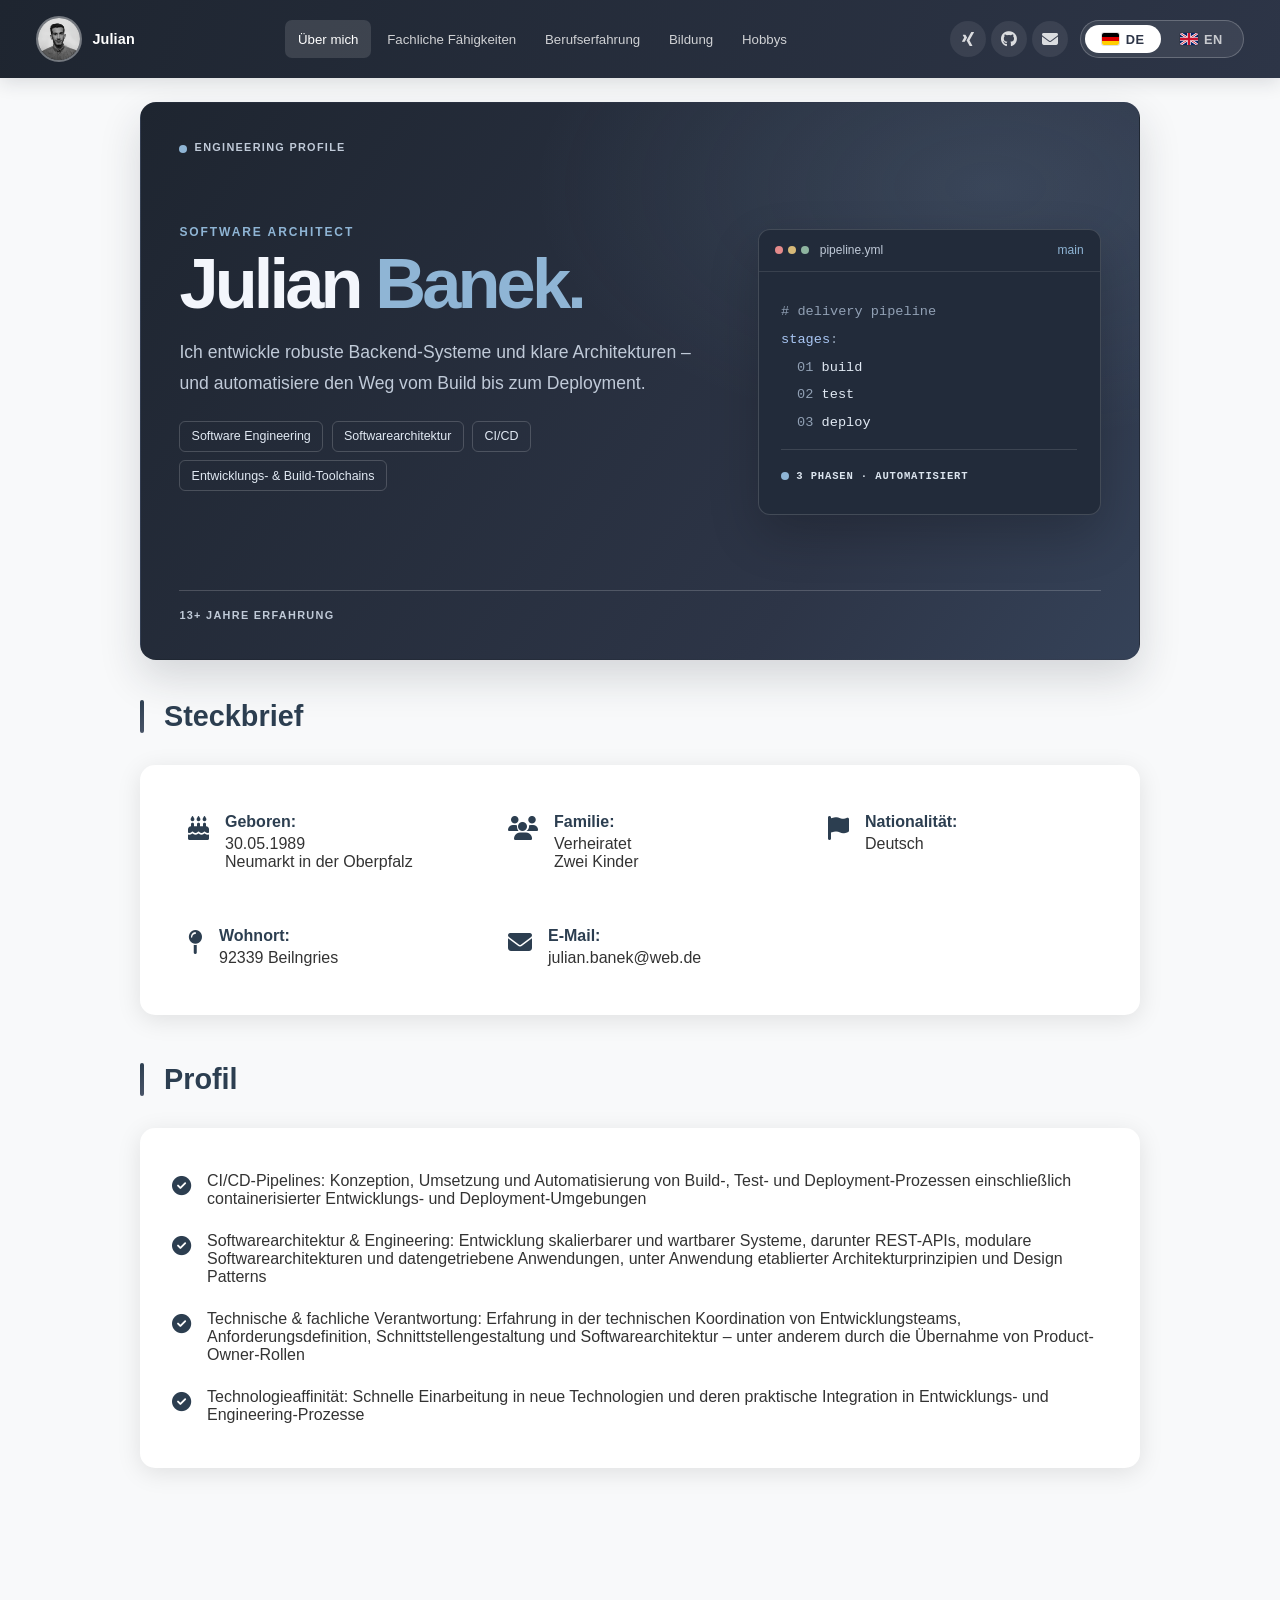
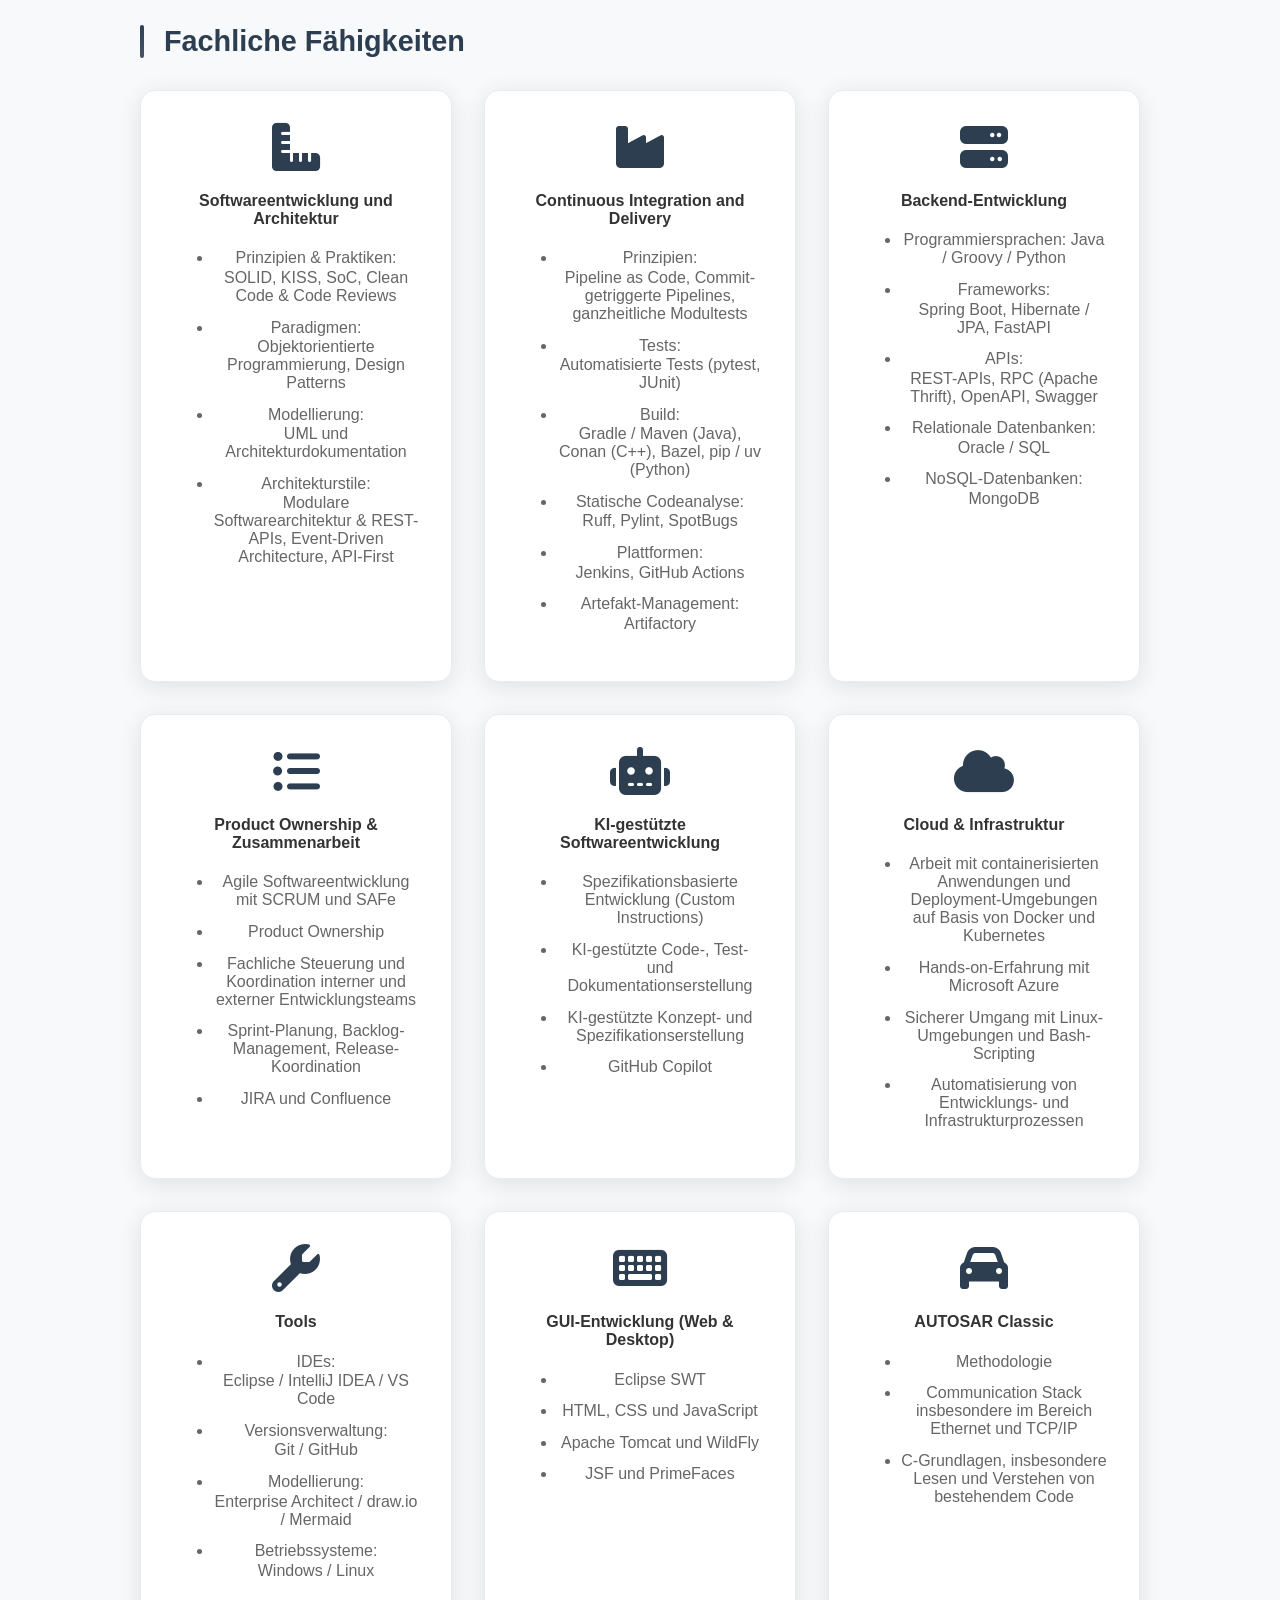
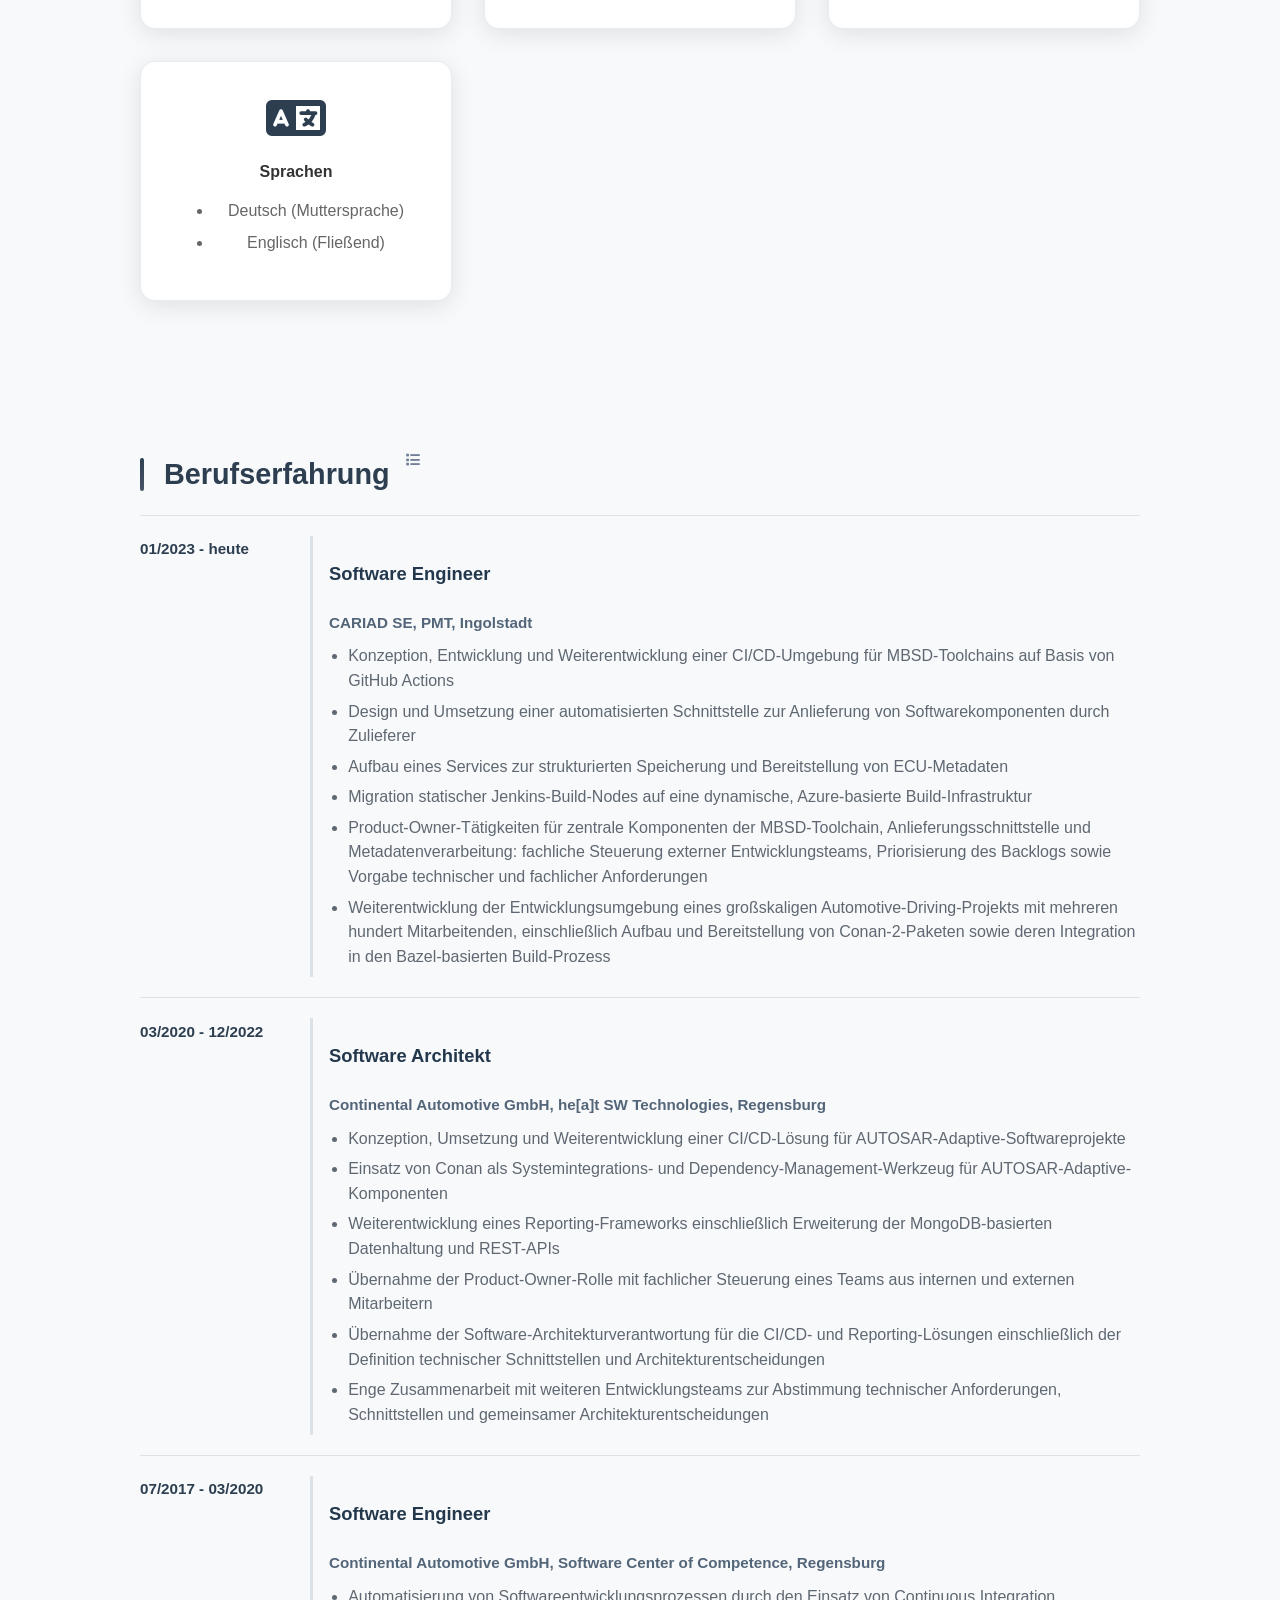
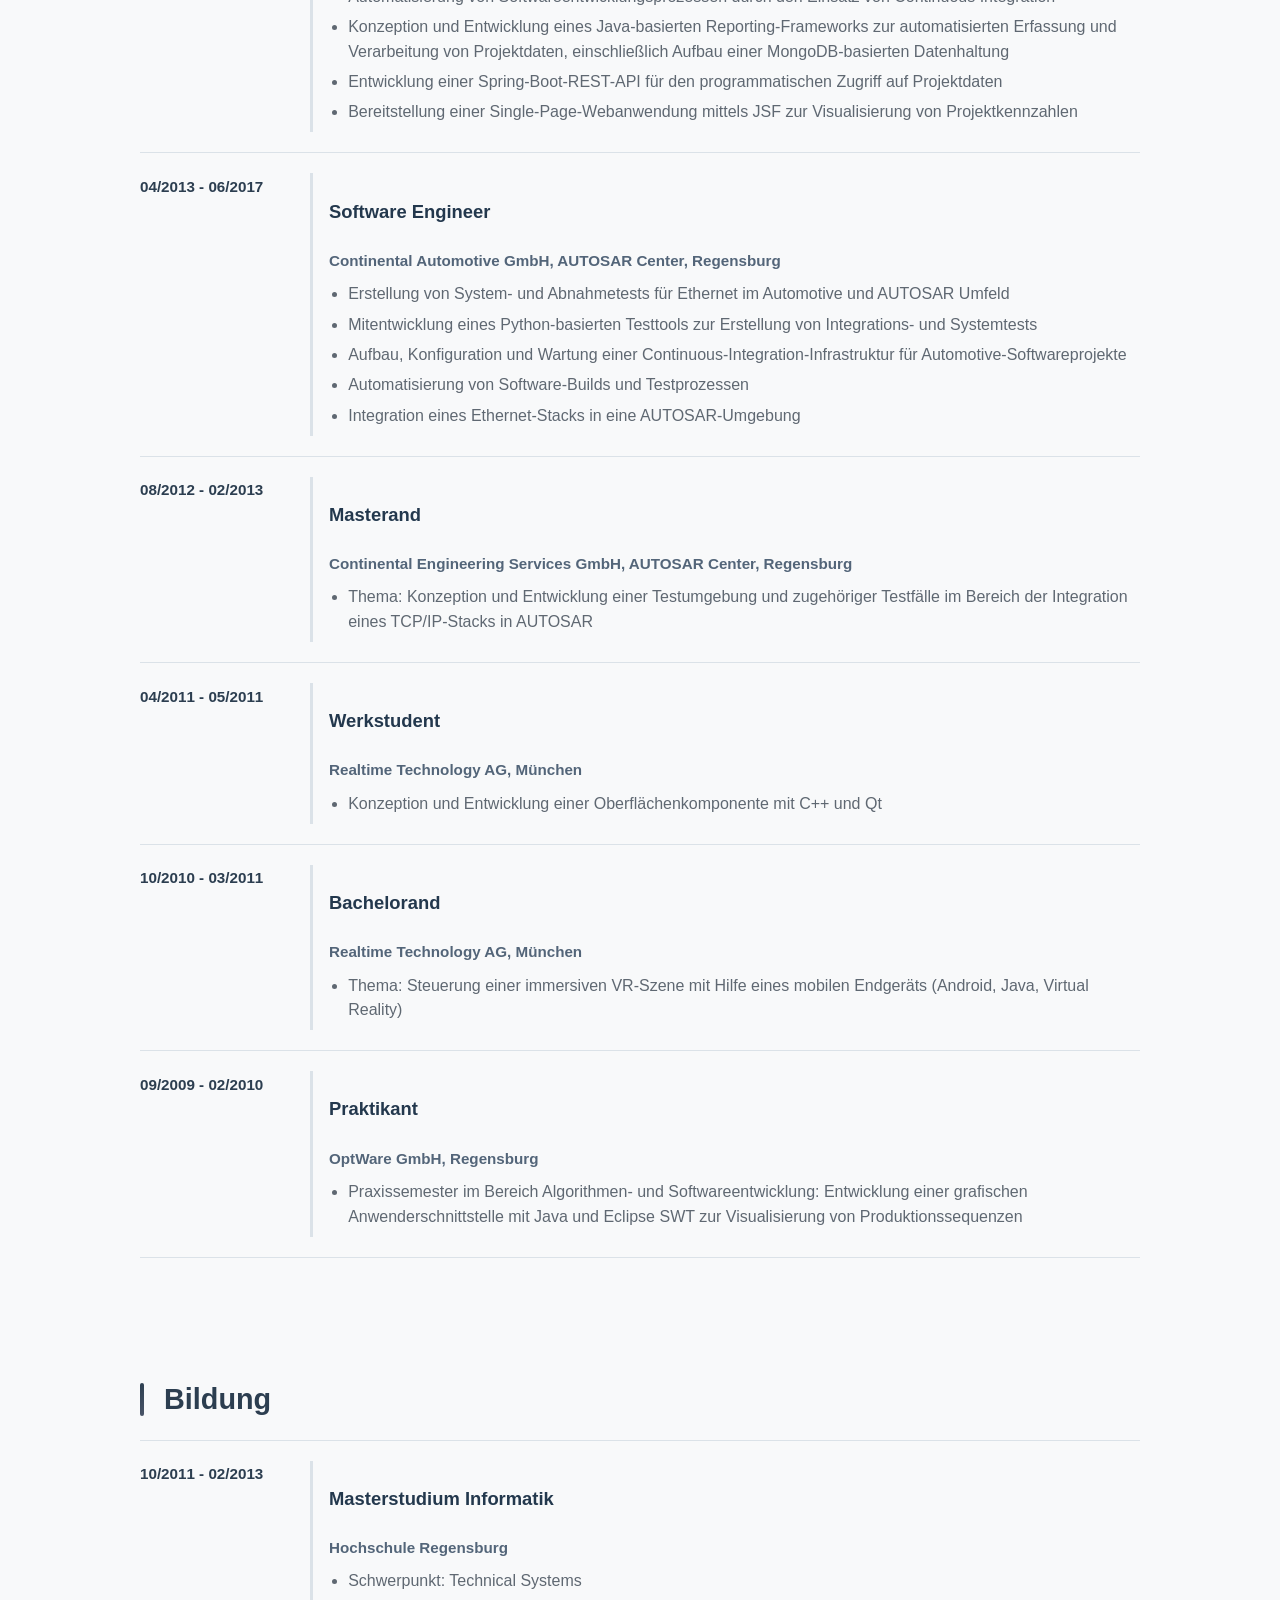
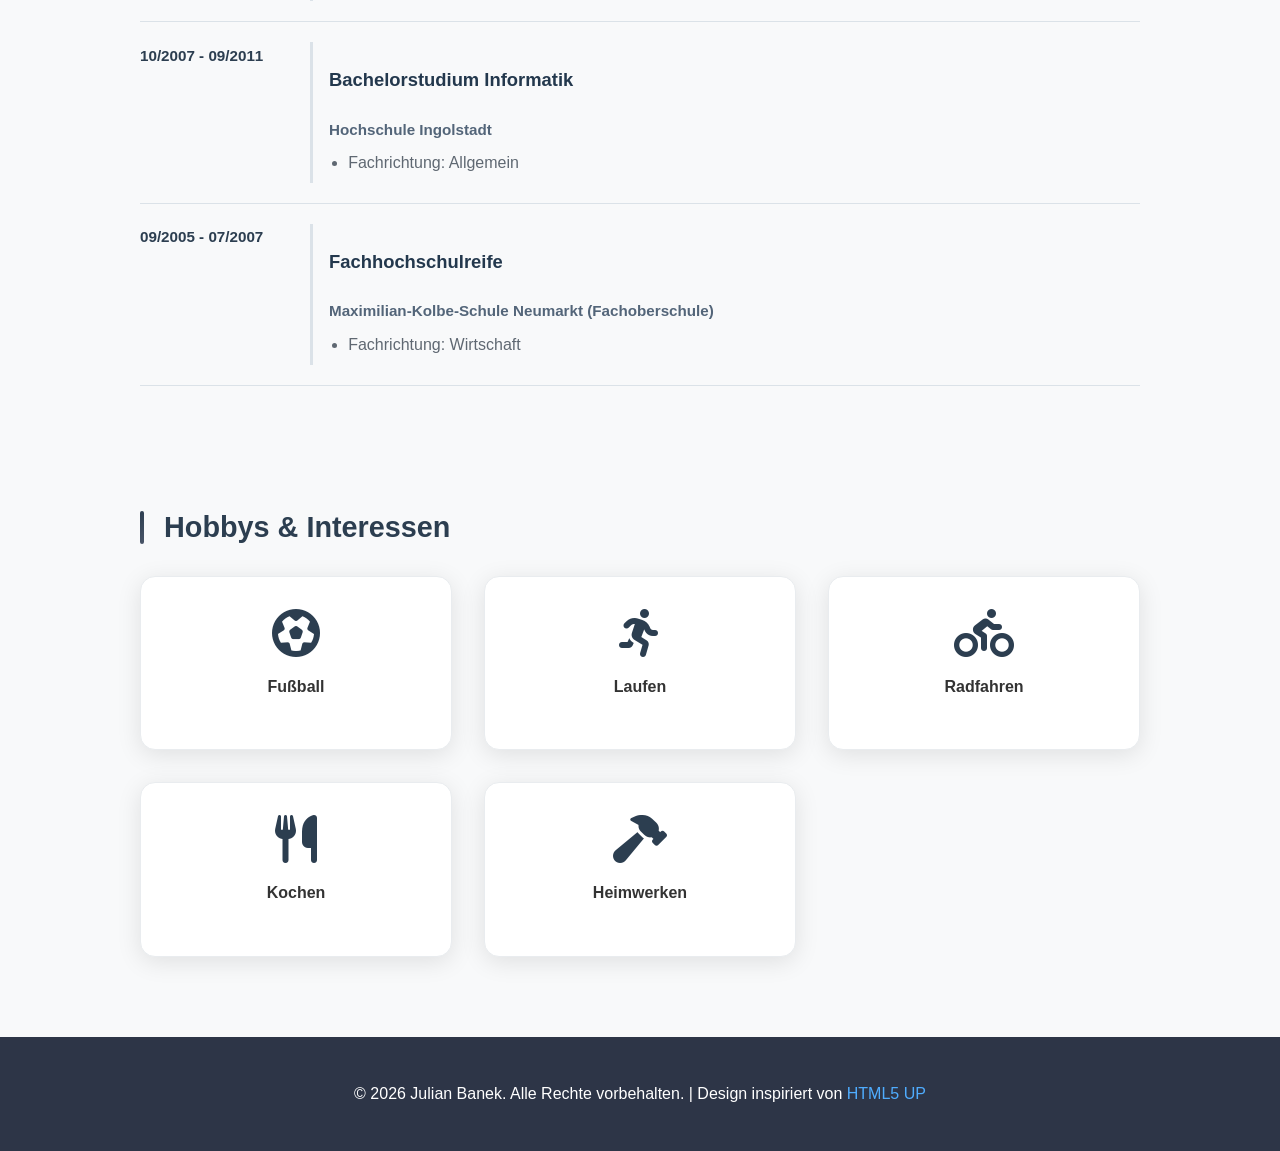
==== index.html @ 47739f5e "Replace sidebar with responsive top navigation" ====
<!DOCTYPE HTML>
<html lang="de">
	<head>
		<title>Julian Banek – Software Engineer | CV</title>
		<meta charset="utf-8" />
		<meta name="viewport" content="width=device-width, initial-scale=1, user-scalable=no" />
		<meta name="description" content="Julian Banek – Software Engineer mit über 13 Jahren Erfahrung in der Softwareentwicklung. Schwerpunkte: Softwareentwicklung, Softwarearchitektur, CI/CD, Entwicklungs- und Build-Toolchains." />
		<meta name="keywords" content="CI/CD, Software Architecture, DevOps, Automotive, KI-gestützte Entwicklung, Jenkins, GitHub Actions, Java, Python" />
		
		<!-- FontAwesome Icons -->
		<link rel="stylesheet" href="https://cdnjs.cloudflare.com/ajax/libs/font-awesome/6.4.0/css/all.min.css" />
		
		<!-- Preload critical images -->
		<link rel="preload" as="image" href="images/avatar.jpg" />
		<link rel="stylesheet" href="assets/css/cv.css" />
		<script src="assets/js/cv.js" defer></script>
	</head>
	<body>
		<header class="site-header">
			<div class="site-header__inner">
				<a class="site-brand" href="#about" aria-label="Julian Banek – Startseite">
					<span class="avatar"><img src="images/avatar.jpg" alt="" aria-hidden="true" /></span>
					<span class="site-brand__name" aria-hidden="true">Julian</span>
				</a>
				<nav class="site-nav" aria-label="Hauptnavigation">
					<ul>
						<li><a href="#about" class="active" data-i18n="nav.about">Über mich</a></li>
						<li><a href="#skills" data-i18n="nav.skills">Fachliche Fähigkeiten</a></li>
						<li><a href="#experience" data-i18n="nav.experience">Berufserfahrung</a></li>
						<li><a href="#education" data-i18n="nav.education">Bildung</a></li>
						<li><a href="#hobbies" data-i18n="nav.hobbies">Hobbys</a></li>
					</ul>
				</nav>
				<div class="site-header__actions">
					<div class="social-icons">
						<a href="https://www.xing.com/profile/Julian_Banek/" aria-label="Xing Profil"><i class="fab fa-xing"></i></a>
						<a href="https://github.com/juba895/curriculum_vitae" aria-label="GitHub Profil"><i class="fab fa-github"></i></a>
						<a href="mailto:julian.banek@web.de" aria-label="E-Mail senden"><i class="fas fa-envelope"></i></a>
					</div>
					<div class="language-switch" role="group" aria-label="Sprache auswählen">
						<a class="language-option is-active" href="index.html" lang="de" aria-current="page"><img class="language-flag" src="images/flags/de.svg" alt="" aria-hidden="true" />DE</a>
						<a class="language-option" href="index_en.html" lang="en"><img class="language-flag" src="images/flags/en.svg" alt="" aria-hidden="true" />EN</a>
					</div>
				</div>
			</div>
		</header>

		<!-- Main Content -->
		<div class="main-content">
			<!-- About Section -->
			<section id="about" class="section">
				<div class="container">
					<!-- <h2><span class="typewriter-text" data-i18n="about.greeting">Hallo, ich bin Julian.</span></h2> <!-- IGNORE -->
					<header class="hero">
						<div class="hero__top">
							<span class="hero__status"><span class="hero__status-dot" aria-hidden="true"></span>ENGINEERING PROFILE</span>
						</div>
						<div class="hero__content">
							<div class="hero__intro">
								<p class="hero__eyebrow">SOFTWARE ARCHITECT</p>
								<h2 class="hero__title">Julian <span>Banek.</span></h2>
								<p class="hero__description">Ich entwickle robuste Backend-Systeme und klare Architekturen – und automatisiere den Weg vom Build bis zum Deployment.</p>
								<ul class="hero__tags" aria-label="Schwerpunkte">
									<li>Software Engineering</li>
									<li>Softwarearchitektur</li>
									<li>CI/CD</li>
									<li>Entwicklungs- &amp; Build-Toolchains</li>
								</ul>
							</div>
							<aside class="hero-terminal" aria-label="Beispiel einer CI/CD-Pipeline">
								<div class="hero-terminal__header">
									<span class="hero-terminal__dots" aria-hidden="true"><i></i><i></i><i></i></span>
									<span>pipeline.yml</span>
									<span class="hero-terminal__branch">main</span>
								</div>
								<div class="hero-terminal__body" aria-hidden="true">
									<p class="hero-terminal__comment"># delivery pipeline</p>
									<p><span class="hero-code-key">stages</span><span class="hero-code-muted">:</span></p>
									<p class="hero-terminal__step"><span class="hero-code-muted">01</span> build</p>
									<p class="hero-terminal__step"><span class="hero-code-muted">02</span> test</p>
									<p class="hero-terminal__step"><span class="hero-code-muted">03</span> deploy</p>
									<div class="hero-terminal__divider"></div>
									<p class="hero-terminal__result"><span class="hero__status-dot" aria-hidden="true"></span>3 PHASEN · AUTOMATISIERT</p>
								</div>
							</aside>
						</div>
						<div class="hero__footer"><span>13+ JAHRE ERFAHRUNG</span></div>
					</header>

					<h3 data-i18n="about.facts">Steckbrief</h3>
					<div class="info-box">
						<ul class="info-list">
							<li>
								<i class="fas fa-birthday-cake"></i>
								<div>
									<strong data-i18n="facts.born">Geboren:</strong>
									30.05.1989<br/>
									Neumarkt in der Oberpfalz
								</div>
							</li>
							<li>
								<i class="fas fa-users"></i>
								<div>
									<strong data-i18n="facts.family">Familie:</strong>
									<span data-i18n="facts.married">Verheiratet</span><br/>
									<span data-i18n="facts.children">Zwei Kinder</span>
								</div>
							</li>
							<li>
								<i class="fas fa-flag"></i>
								<div>
									<strong data-i18n="facts.nationality">Nationalität:</strong>
									<span data-i18n="facts.german">Deutsch</span>
								</div>
							</li>
							<li>
								<i class="fas fa-map-pin"></i>
								<div>
									<strong data-i18n="facts.location">Wohnort:</strong>
									92339 Beilngries
								</div>
							</li>
							<li>
								<i class="fas fa-envelope"></i>
								<div>
									<strong data-i18n="facts.email">E-Mail:</strong>
									julian.banek@web.de
								</div>
							</li>
						</ul>
					</div>
				
				<h3 class="profile-heading">Profil</h3>
				<div class="info-box">
					<ul class="profile-highlights">
						<li class="profile-highlight">
							<i class="fas fa-check-circle profile-highlight-icon"></i>
							<span data-i18n="about.highlight1">CI/CD-Pipelines: Konzeption, Umsetzung und Automatisierung von Build-, Test- und Deployment-Prozessen einschließlich containerisierter Entwicklungs- und Deployment-Umgebungen</span>
						</li>
						<li class="profile-highlight">
							<i class="fas fa-check-circle profile-highlight-icon"></i>
							<span data-i18n="about.highlight2">Softwarearchitektur & Engineering: Entwicklung skalierbarer und wartbarer Systeme, darunter REST-APIs, modulare Softwarearchitekturen und datengetriebene Anwendungen, unter Anwendung etablierter Architekturprinzipien und Design Patterns</span>
						</li>
						<li class="profile-highlight">
							<i class="fas fa-check-circle profile-highlight-icon"></i>
							<span data-i18n="about.highlight3">Technische & fachliche Verantwortung: Erfahrung in der technischen Koordination von Entwicklungsteams, Anforderungsdefinition, Schnittstellengestaltung und Softwarearchitektur – unter anderem durch die Übernahme von Product-Owner-Rollen</span>
						</li>
						<li class="profile-highlight">
							<i class="fas fa-check-circle profile-highlight-icon"></i>
							<span data-i18n="about.highlight4">Technologieaffinität: Schnelle Einarbeitung in neue Technologien und deren praktische Integration in Entwicklungs- und Engineering-Prozesse</span>
						</li>
					</ul>
				</div>
			</div>
		</section>

		<section id="skills" class="section">
			<div class="container">
				<h3 data-i18n="nav.skills">Fachliche Fähigkeiten</h3>
					<div class="skills-grid">
						<div class="skill-card">
							<i class="fas fa-ruler-combined icon"></i>
							<h4>Softwareentwicklung und Architektur</h4>
							<ul>
								<li><b>Prinzipien &amp; Praktiken:</b> SOLID, KISS, SoC, Clean Code &amp; Code Reviews</li>
								<li><b>Paradigmen:</b> Objektorientierte Programmierung, Design Patterns</li>
								<li><b>Modellierung:</b> UML und Architekturdokumentation</li>
								<li><b>Architekturstile:</b> Modulare Softwarearchitektur &amp; REST-APIs, Event-Driven Architecture, API-First</li>
							</ul>
						</div>
						<div class="skill-card">
							<i class="fas fa-industry icon"></i>
							<h4>Continuous Integration and Delivery</h4>
							<ul>
								<li><b>Prinzipien:</b> Pipeline as Code, Commit-getriggerte Pipelines, ganzheitliche Modultests</li>
								<li><b>Tests:</b> Automatisierte Tests (pytest, JUnit)</li>
								<li><b>Build:</b> Gradle / Maven (Java), Conan (C++), Bazel, pip / uv (Python)</li>
								<li><b>Statische Codeanalyse:</b> Ruff, Pylint, SpotBugs</li>
								<li><b>Plattformen:</b> Jenkins, GitHub Actions</li>
								<li><b>Artefakt-Management:</b> Artifactory</li>
							</ul>
						</div>
						<div class="skill-card">
							<i class="fas fa-server icon"></i>
							<h4>Backend-Entwicklung</h4>
							<ul>
								<li>Programmiersprachen: Java / Groovy / Python</li>
								<li><b>Frameworks:</b> Spring Boot, Hibernate / JPA, FastAPI</li>
								<li><b>APIs:</b> REST-APIs, RPC (Apache Thrift), OpenAPI, Swagger</li>
								<li><b>Relationale Datenbanken:</b> Oracle / SQL</li>
								<li><b>NoSQL-Datenbanken:</b> MongoDB</li>
							</ul>
						</div>
						<div class="skill-card">
							<i class="fas fa-list-ul icon"></i>
							<h4>Product Ownership & Zusammenarbeit</h4>
							<ul>
								<li>Agile Softwareentwicklung mit SCRUM und SAFe</li>
								<li>Product Ownership</li>
								<li>Fachliche Steuerung und Koordination interner und externer Entwicklungsteams</li>
								<li>Sprint-Planung, Backlog-Management, Release-Koordination</li>
								<li>JIRA und Confluence</li>
							</ul>
						</div>
						<div class="skill-card">
							<i class="fas fa-robot icon"></i>
							<h4>KI-gestützte Softwareentwicklung</h4>
							<ul>
								<li>Spezifikationsbasierte Entwicklung (Custom Instructions)</li>
								<li>KI-gestützte Code-, Test- und Dokumentationserstellung</li>
								<li>KI-gestützte Konzept- und Spezifikationserstellung</li>
								<li>GitHub Copilot</li>
							</ul>
						</div>
						<div class="skill-card">
							<i class="fas fa-cloud icon"></i>
							<h4>Cloud & Infrastruktur</h4>
							<ul>
								<li>Arbeit mit containerisierten Anwendungen und Deployment-Umgebungen auf Basis von Docker und Kubernetes</li>
    							<li>Hands-on-Erfahrung mit Microsoft Azure</li>
    							<li>Sicherer Umgang mit Linux-Umgebungen und Bash-Scripting</li>
    							<li>Automatisierung von Entwicklungs- und Infrastrukturprozessen</li>
							</ul>
						</div>
						<div class="skill-card">
							<i class="fas fa-wrench icon"></i>
							<h4>Tools</h4>
							<ul>
								<li><b>IDEs:</b> Eclipse / IntelliJ IDEA / VS Code</li>
								<li><b>Versionsverwaltung:</b> Git / GitHub</li>
								<li><b>Modellierung:</b> Enterprise Architect / draw.io / Mermaid</li>
								<li><b>Betriebssysteme:</b> Windows / Linux</li>
							</ul>
						</div>
						<div class="skill-card">
							<i class="fas fa-keyboard icon"></i>
							<h4>GUI-Entwicklung (Web & Desktop)</h4>
							<ul>
								<li>Eclipse SWT</li>
								<li>HTML, CSS und JavaScript</li>
								<li>Apache Tomcat und WildFly</li>
								<li>JSF und PrimeFaces</li>
							</ul>
						</div>
						<div class="skill-card">
							<i class="fas fa-car icon"></i>
							<h4>AUTOSAR Classic</h4>
							<ul>
								<li>Methodologie</li>
								<li>Communication Stack insbesondere im Bereich Ethernet und TCP/IP</li>
								<li>C-Grundlagen, insbesondere Lesen und Verstehen von bestehendem Code</li>
							</ul>
						</div>
						<div class="skill-card">
							<i class="fas fa-language icon"></i>
							<h4>Sprachen</h4>
							<ul>
								<li>Deutsch (Muttersprache)</li>
								<li>Englisch (Fließend)</li>
							</ul>
						</div>
					</div>
				</div>
			</section>

			<!-- Experience Section -->
			<section id="experience" class="section">
				<div class="container">
					<div class="resume-section-heading">
						<h3>Berufserfahrung</h3>
						<button class="resume-view-toggle" type="button" aria-controls="experience-list education-list" aria-pressed="false" aria-label="Listenansicht für Berufserfahrung und Bildung; zur Timeline-Ansicht wechseln" title="Listenansicht für Berufserfahrung und Bildung; zur Timeline-Ansicht wechseln">
							<i class="fas fa-list" aria-hidden="true"></i>
						</button>
					</div>
					<div class="timeline" id="experience-list">
						<div class="timeline-item right">
							<div class="timeline-date">01/2023 - heute</div>
							<div class="timeline-content">
								<h4>Software Engineer</h4>
								<h5>CARIAD SE, PMT, Ingolstadt</h5>
								<ul>
									<li>Konzeption, Entwicklung und Weiterentwicklung einer CI/CD-Umgebung für MBSD-Toolchains auf Basis von GitHub Actions</li>
									<li>Design und Umsetzung einer automatisierten Schnittstelle zur Anlieferung von Softwarekomponenten durch Zulieferer</li>
									<li>Aufbau eines Services zur strukturierten Speicherung und Bereitstellung von ECU-Metadaten</li>
									<li>Migration statischer Jenkins-Build-Nodes auf eine dynamische, Azure-basierte Build-Infrastruktur</li>
									<li>Product-Owner-Tätigkeiten für zentrale Komponenten der MBSD-Toolchain, Anlieferungsschnittstelle und Metadatenverarbeitung: fachliche Steuerung externer Entwicklungsteams, Priorisierung des Backlogs sowie Vorgabe technischer und fachlicher Anforderungen</li>
									<li>Weiterentwicklung der Entwicklungsumgebung eines großskaligen Automotive-Driving-Projekts mit mehreren hundert Mitarbeitenden, einschließlich Aufbau und Bereitstellung von Conan-2-Paketen sowie deren Integration in den Bazel-basierten Build-Prozess</li>
								</ul>
							</div>
						</div>
						<div class="timeline-item left">
							<div class="timeline-date">03/2020 - 12/2022</div>
							<div class="timeline-content">
								<h4>Software Architekt</h4>
								<h5>Continental Automotive GmbH, he[a]t SW Technologies, Regensburg</h5>
								<ul>
									<li>Konzeption, Umsetzung und Weiterentwicklung einer CI/CD-Lösung für AUTOSAR-Adaptive-Softwareprojekte</li>
									<li>Einsatz von Conan als Systemintegrations- und Dependency-Management-Werkzeug für AUTOSAR-Adaptive-Komponenten</li>
									<li>Weiterentwicklung eines Reporting-Frameworks einschließlich Erweiterung der MongoDB-basierten Datenhaltung und REST-APIs</li>
									<li>Übernahme der Product-Owner-Rolle mit fachlicher Steuerung eines Teams aus internen und externen Mitarbeitern</li>
									<li>Übernahme der Software-Architekturverantwortung für die CI/CD- und Reporting-Lösungen einschließlich der Definition technischer Schnittstellen und Architekturentscheidungen</li>
									<li>Enge Zusammenarbeit mit weiteren Entwicklungsteams zur Abstimmung technischer Anforderungen, Schnittstellen und gemeinsamer Architekturentscheidungen</li>
								</ul>
							</div>
						</div>
						<div class="timeline-item right">
							<div class="timeline-date">07/2017 - 03/2020</div>
							<div class="timeline-content">
								<h4>Software Engineer</h4>
								<h5>Continental Automotive GmbH, Software Center of Competence, Regensburg</h5>
								<ul>
									<li>Automatisierung von Softwareentwicklungsprozessen durch den Einsatz von Continuous Integration</li>
									<li>Konzeption und Entwicklung eines Java-basierten Reporting-Frameworks zur automatisierten Erfassung und Verarbeitung von Projektdaten, einschließlich Aufbau einer MongoDB-basierten Datenhaltung</li>
									<li>Entwicklung einer Spring-Boot-REST-API für den programmatischen Zugriff auf Projektdaten</li>
									<li>Bereitstellung einer Single-Page-Webanwendung mittels JSF zur Visualisierung von Projektkennzahlen</li>
								</ul>
							</div>
						</div>
						<div class="timeline-item left">
							<div class="timeline-date">04/2013 - 06/2017</div>
							<div class="timeline-content">
								<h4>Software Engineer</h4>
								<h5>Continental Automotive GmbH, AUTOSAR Center, Regensburg</h5>
								<ul>
									<li>Erstellung von System- und Abnahmetests für Ethernet im Automotive und AUTOSAR Umfeld</li>
									<li>Mitentwicklung eines Python-basierten Testtools zur Erstellung von Integrations- und Systemtests</li>
									<li>Aufbau, Konfiguration und Wartung einer Continuous-Integration-Infrastruktur für Automotive-Softwareprojekte</li>
									<li>Automatisierung von Software-Builds und Testprozessen</li>
									<li>Integration eines Ethernet-Stacks in eine AUTOSAR-Umgebung</li>
								</ul>
							</div>
						</div>
						<div class="timeline-item right">
							<div class="timeline-date">08/2012 - 02/2013</div>
							<div class="timeline-content">
								<h4>Masterand</h4>
								<h5>Continental Engineering Services GmbH, AUTOSAR Center, Regensburg</h5>
								<ul>
									<li>Thema: Konzeption und Entwicklung einer Testumgebung und zugehöriger Testfälle im Bereich der Integration eines TCP/IP-Stacks in AUTOSAR</li>
								</ul>
							</div>
						</div>
						<div class="timeline-item left">
							<div class="timeline-date">04/2011 - 05/2011</div>
							<div class="timeline-content">
								<h4>Werkstudent</h4>
								<h5>Realtime Technology AG, München</h5>
								<ul>
									<li>Konzeption und Entwicklung einer Oberflächenkomponente mit C++ und Qt</li>
								</ul>
							</div>
						</div>
						<div class="timeline-item right">
							<div class="timeline-date">10/2010 - 03/2011</div>
							<div class="timeline-content">
								<h4>Bachelorand</h4>
								<h5>Realtime Technology AG, München</h5>
								<ul>
									<li>Thema: Steuerung einer immersiven VR-Szene mit Hilfe eines mobilen Endgeräts (Android, Java, Virtual Reality)</li>
								</ul>
							</div>
						</div>
						<div class="timeline-item left">
							<div class="timeline-date">09/2009 - 02/2010</div>
							<div class="timeline-content">
								<h4>Praktikant</h4>
								<h5>OptWare GmbH, Regensburg</h5>
								<ul>
									<li>Praxissemester im Bereich Algorithmen- und Softwareentwicklung: Entwicklung einer grafischen Anwenderschnittstelle mit Java und Eclipse SWT zur Visualisierung von Produktionssequenzen</li>
								</ul>
							</div>
						</div>
					</div>
				</div>
			</section>

			<!-- Education Section -->
			<section id="education" class="section education-section">
				<div class="container">
					<h3>Bildung</h3>
					<div class="timeline" id="education-list">
						<div class="timeline-item right">
							<div class="timeline-date">10/2011 - 02/2013</div>
							<div class="timeline-content">
								<h4>Masterstudium Informatik</h4>
								<h5>Hochschule Regensburg</h5>
								<ul>
									<li>Schwerpunkt: Technical Systems</li>
								</ul>
							</div>
						</div>
						<div class="timeline-item left">
							<div class="timeline-date">10/2007 - 09/2011</div>
							<div class="timeline-content">
								<h4>Bachelorstudium Informatik</h4>
								<h5>Hochschule Ingolstadt</h5>
								<ul>
									<li>Fachrichtung: Allgemein</li>
								</ul>
							</div>
						</div>
						<div class="timeline-item right">
							<div class="timeline-date">09/2005 - 07/2007</div>
							<div class="timeline-content">
								<h4>Fachhochschulreife</h4>
								<h5>Maximilian-Kolbe-Schule Neumarkt (Fachoberschule)</h5>
								<ul>
									<li>Fachrichtung: Wirtschaft</li>
								</ul>
							</div>
						</div>
					</div>
				</div>
			</section>

			<!-- Hobbies Section -->
			<section id="hobbies" class="section">
				<div class="container">
					<h3>Hobbys & Interessen</h3>
					<div class="skills-grid">
						<div class="skill-card">
							<i class="fas fa-futbol icon"></i>
							<h4>Fußball</h4>
						</div>
						<div class="skill-card">
							<i class="fas fa-running icon"></i>
							<h4>Laufen</h4>
						</div>
						<div class="skill-card">
							<i class="fas fa-biking icon"></i>
							<h4>Radfahren</h4>
						</div>
						<div class="skill-card">
							<i class="fas fa-utensils icon"></i>
							<h4>Kochen</h4>
						</div>
						<div class="skill-card">
							<i class="fas fa-hammer icon"></i>
							<h4>Heimwerken</h4>
						</div>
					</div>
				</div>
			</section>

			<!-- Footer -->
			<footer class="site-footer">
				<div class="container">
					<p>&copy; 2026 Julian Banek. Alle Rechte vorbehalten. | Design inspiriert von <a href="https://html5up.net" target="_blank">HTML5 UP</a></p>
				</div>
			</footer>
		</div>

		<!-- Lightbox Overlay -->
		<div class="lightbox-overlay" id="avatarLightbox">
			<img src="images/avatar.jpg" alt="Julian Banek" />
		</div>
	</body>
</html>
---- assets/css/cv.css ----
/* Page-specific CV styles extracted from index.html. */
body {
	margin: 0;
	padding: 0;
	font-family: "Segoe UI", Tahoma, Geneva, Verdana, sans-serif;
	background: #f8f9fa;
	color: #333;
}

	/* Top navigation */
	.site-header {
		position: sticky;
		top: 0;
		z-index: 1000;
		color: #fff;
		background: linear-gradient(110deg, #1e2530 0%, #2d3547 100%);
		box-shadow: 0 4px 18px rgba(30, 37, 48, 0.14);
	}

	.site-header__inner {
		display: grid;
		grid-template-columns: auto minmax(0, 1fr) auto;
		align-items: center;
		gap: 1.5rem;
		max-width: 1480px;
		min-height: 78px;
		margin: 0 auto;
		padding: 0 2.25rem;
	}

	.site-brand {
		display: inline-flex;
		align-items: center;
		gap: 0.65rem;
		color: #fff;
		text-decoration: none;
	}

	.site-brand .avatar {
		width: 42px;
		height: 42px;
		flex: 0 0 42px;
		border: 2px solid rgba(255,255,255,0.38);
		border-radius: 50%;
		overflow: hidden;
		cursor: zoom-in;
	}

	.site-brand .avatar img {
		display: block;
		width: 100%;
		height: 100%;
		object-fit: cover;
		transition: transform 0.3s ease;
	}

	.site-brand .avatar:hover img { transform: scale(1.08); }

	.site-brand__name {
		font-size: 0.9rem;
		font-weight: 700;
		letter-spacing: 0.01em;
	}

	.site-nav { min-width: 0; }

	.site-nav ul {
		display: flex;
		align-items: center;
		justify-content: center;
		gap: 0.2rem;
		list-style: none;
		margin: 0;
		padding: 0;
	}

	.site-nav li { margin: 0; }

	.site-nav a {
		display: block;
		padding: 0.7rem 0.8rem;
		border-radius: 7px;
		color: rgba(255,255,255,0.78);
		font-size: 0.83rem;
		font-weight: 500;
		text-decoration: none;
		white-space: nowrap;
		transition: background 0.2s ease, color 0.2s ease;
	}

	.site-nav a:hover,
	.site-nav a.active {
		background: rgba(255,255,255,0.12);
		color: #fff;
	}

	.site-nav a:focus-visible,
	.site-header__actions a:focus-visible,
	.site-brand:focus-visible {
		outline: 2px solid #8fb5d5;
		outline-offset: 3px;
	}

	.site-header__actions {
		display: flex;
		align-items: center;
		gap: 0.8rem;
	}

	.site-header .social-icons {
		display: flex;
		align-items: center;
		gap: 0.3rem;
	}

	.site-header .social-icons a {
		display: flex;
		width: 36px;
		height: 36px;
		align-items: center;
		justify-content: center;
		border-radius: 50%;
		background: rgba(255,255,255,0.08);
		color: rgba(255,255,255,0.82);
		font-size: 1rem;
		text-decoration: none;
		transition: background 0.2s ease, color 0.2s ease;
	}

	.site-header .social-icons a:hover {
		background: rgba(255,255,255,0.18);
		color: #fff;
	}

.lightbox-overlay {
	display: none;
	position: fixed;
	top: 0;
	left: 0;
	width: 100%;
	height: 100%;
	background: rgba(0,0,0,0.85);
	z-index: 9999;
	align-items: center;
	justify-content: center;
	cursor: zoom-out;
}

.lightbox-overlay.active {
	display: flex;
}

.lightbox-overlay img {
	max-width: 80vw;
	max-height: 80vh;
	border-radius: 50%;
	border: 5px solid rgba(255,255,255,0.3);
	box-shadow: 0 20px 60px rgba(0,0,0,0.5);
	animation: lightboxIn 0.25s ease-out;
	width: 480px;
	height: 480px;
	object-fit: cover;
}

@keyframes lightboxIn {
	from { opacity: 0; transform: scale(0.8); }
	to { opacity: 1; transform: scale(1); }
}

.site-header .language-switch {
	display: inline-flex;
	align-items: center;
	gap: 0.2rem;
	padding: 0.25rem;
	margin: 0;
	border: 1px solid rgba(255,255,255,0.22);
	border-radius: 999px;
	background: rgba(255,255,255,0.08);
}

.site-header .language-option {
	display: inline-flex;
	align-items: center;
	justify-content: center;
	gap: 0.4rem;
	min-width: 3.4rem;
	padding: 0.4rem 0.65rem;
	border: 0;
	border-radius: 999px;
	background: transparent;
	color: rgba(255,255,255,0.72);
	font: inherit;
	font-size: 0.8rem;
	font-weight: 700;
	letter-spacing: 0.04em;
	text-decoration: none;
	transition: background 0.2s ease, color 0.2s ease;
}

.language-flag {
	width: 1.1rem;
	height: 0.75rem;
	object-fit: cover;
	border-radius: 2px;
	box-shadow: 0 0 0 1px rgba(0,0,0,0.12);
}

.site-header .language-option:hover,
.site-header .language-option.is-active {
	background: white;
	color: #2d3547;
}

.site-header .language-option:focus-visible {
	outline: 2px solid #8fb5d5;
	outline-offset: 2px;
}

/* Main Content */
.main-content {
	margin-left: 0;
	min-height: 100vh;
}

.section {
	padding: 3rem 0;
	transition: opacity 0.6s ease, transform 0.6s ease;
}

#about.section { padding-top: 1.5rem; }

.section { scroll-margin-top: 100px; }

.section.fade-in-pending {
	opacity: 0;
	transform: translateY(30px);
}

.container {
	max-width: 1000px;
	margin: 0 auto;
	padding: 0 2rem;
}

/* Profile presentation */
.hero {
	--hero-bg: #1e2530;
	--hero-panel: #222b3a;
	--hero-text: #f3f6fc;
	--hero-muted: #c0cad8;
	--hero-accent: #8fb5d5;

	position: relative;
	overflow: hidden;
	margin: 0 0 2.5rem;
	padding: clamp(1.35rem, 3vw, 2.5rem);
	border: 1px solid rgba(45, 53, 71, 0.12);
	border-radius: 16px;
	color: var(--hero-text);
	background:
		radial-gradient(ellipse at 85% 15%, rgba(143, 181, 213, 0.14), transparent 38%),
		linear-gradient(125deg, var(--hero-bg) 0%, #2d3547 72%, #354258 100%);
	box-shadow: 0 18px 42px rgba(30, 37, 48, 0.16);
}

.hero *,
.hero *::before,
.hero *::after { box-sizing: border-box; }

.hero__top,
.hero__footer {
	display: flex;
	align-items: center;
	justify-content: space-between;
	gap: 1rem;
}

.hero__status,
.hero__footer {
	color: var(--hero-muted);
	font-size: 0.68rem;
	font-weight: 600;
	letter-spacing: 0.12em;
}

.hero__status-dot {
	display: inline-block;
	width: 8px;
	height: 8px;
	margin-right: 0.45rem;
	border-radius: 50%;
	background: var(--hero-accent);
	vertical-align: middle;
}

.hero__content {
	display: grid;
	grid-template-columns: minmax(0, 1.2fr) minmax(230px, 0.8fr);
	align-items: center;
	gap: clamp(2rem, 5vw, 4rem);
	padding: clamp(2.5rem, 6vw, 4.5rem) 0;
}

.hero__intro,
.hero-terminal {
	animation: heroEnter 0.75s cubic-bezier(0.2, 0.7, 0.2, 1) both;
}

.hero-terminal { animation-delay: 0.12s; }

@keyframes heroEnter {
	from { opacity: 0; transform: translateY(18px); }
	to { opacity: 1; transform: translateY(0); }
}

.hero__eyebrow {
	margin: 0;
	color: var(--hero-accent);
	font-size: 0.75rem;
	font-weight: 700;
	letter-spacing: 0.16em;
}

.hero__title {
	margin: 0.5rem 0 1rem;
	color: var(--hero-text);
	font-size: clamp(2.7rem, 5.5vw, 4.6rem);
	font-weight: 750;
	line-height: 1.05;
	letter-spacing: -0.055em;
	text-align: left;
}

.hero__title::after { display: none; }
.hero__title span { color: var(--hero-accent); }

.hero__description {
	max-width: 34rem;
	margin: 0;
	color: var(--hero-muted);
	font-size: clamp(1rem, 1.7vw, 1.1rem);
	line-height: 1.75;
}

.hero__tags {
	display: flex;
	flex-wrap: wrap;
	gap: 0.55rem;
	list-style: none;
	margin: 1.4rem 0 1.7rem;
	padding: 0;
}

.hero__tags li {
	padding: 0.45rem 0.7rem;
	border: 1px solid rgba(255, 255, 255, 0.18);
	border-radius: 6px;
	color: #e1e9f3;
	font-size: 0.78rem;
}

.hero-terminal {
	overflow: hidden;
	border: 1px solid rgba(255, 255, 255, 0.15);
	border-radius: 12px;
	background: var(--hero-panel);
	box-shadow: 0 20px 50px rgba(0, 0, 0, 0.2);
}

.hero-terminal__header {
	display: flex;
	align-items: center;
	gap: 0.7rem;
	padding: 0.85rem 1rem;
	border-bottom: 1px solid rgba(255, 255, 255, 0.1);
	color: var(--hero-muted);
	font-size: 0.75rem;
}

.hero-terminal__dots {
	display: flex;
	gap: 5px;
}

.hero-terminal__dots i {
	width: 8px;
	height: 8px;
	border-radius: 50%;
	background: #718096;
}

.hero-terminal__dots i:first-child { background: #e58b8b; }
.hero-terminal__dots i:nth-child(2) { background: #d7b978; }
.hero-terminal__dots i:nth-child(3) { background: #8fb5a0; }

.hero-terminal__branch {
	margin-left: auto;
	color: var(--hero-accent);
}

.hero-terminal__body {
	padding: 1.2rem 1.4rem;
	font-family: Consolas, "SFMono-Regular", monospace;
	font-size: 0.85rem;
}

.hero-terminal__body p { margin: 0.8rem 0; }
.hero-terminal__comment,
.hero-code-muted { color: #91a0b4; }
.hero-code-key { color: #a9c6f3; }
.hero-terminal__step { padding-left: 1rem; color: #e1e9f3; }

.hero-terminal__divider {
	height: 1px;
	margin: 1.2rem 0;
	background: rgba(255, 255, 255, 0.12);
}

.hero-terminal__result {
	color: #dce5ef;
	font-size: 0.66rem;
	font-weight: 700;
	letter-spacing: 0.08em;
}

.hero__footer {
	justify-content: flex-start;
	padding-top: 1.1rem;
	border-top: 1px solid rgba(255, 255, 255, 0.18);
}

@media (max-width: 1150px) and (min-width: 981px) {
	.hero__content { grid-template-columns: minmax(0, 1fr); }
}

@media (max-width: 700px) {
	.hero { border-radius: 12px; }
	.hero__content {
		grid-template-columns: minmax(0, 1fr);
		gap: 1.25rem;
		padding: 1.5rem 0;
	}
	.hero__description { font-size: 0.98rem; line-height: 1.6; }
	.hero__tags { gap: 0.4rem; margin: 1rem 0 1.2rem; }
	.hero__footer { padding-top: 0.8rem; }
	.hero-terminal__body { padding: 0.9rem 1.1rem; }
	.hero-terminal__body p { margin: 0.45rem 0; }
	.hero-terminal__divider { margin: 0.85rem 0; }
}

@media (prefers-reduced-motion: reduce) {
	.hero *,
	.section {
		animation: none !important;
		transition: none !important;
	}
}

@keyframes typewriter {
	from { width: 0; }
	to { width: 100%; }
}

@keyframes blink {
	from, to { border-color: transparent; }
	50% { border-color: #2c3e50; }
}

.typewriter-text {
	overflow: hidden;
	border-right: 3px solid #2c3e50;
	white-space: nowrap;
	margin: 0 auto;
	letter-spacing: .15em;
	animation: typewriter 3s steps(30, end), blink .75s step-end infinite;
	animation-delay: 0.5s;
	animation-fill-mode: both;
	display: inline-block;
}

/* Typography */
h2 {
	font-size: 2.5rem;
	font-weight: 300;
	color: #2c3e50;
	text-align: center;
	margin-bottom: 2rem;
	position: relative;
}

h2::after {
	content: '';
	display: block;
	width: 80px;
	height: 4px;
	background: linear-gradient(135deg, #2c3e50 0%, #4a5568 100%);
	margin: 1rem auto;
	border-radius: 2px;
}

h3 {
	font-size: 1.8rem;
	color: #2c3e50;
	margin-bottom: 1.5rem;
	position: relative;
	padding-left: 1.5rem;
}

h3::before {
	content: '';
	position: absolute;
	left: 0;
	top: 0;
	width: 4px;
	height: 100%;
	background: linear-gradient(135deg, #2c3e50 0%, #4a5568 100%);
	border-radius: 2px;
}

/* Skills Grid */
.skills-grid {
	display: grid;
	grid-template-columns: repeat(auto-fit, minmax(300px, 1fr));
	gap: 2rem;
	margin: 2rem 0;
}

.skill-card {
	background: white;
	padding: 2rem;
	border-radius: 15px;
	box-shadow: 0 5px 25px rgba(0,0,0,0.1);
	border: 1px solid #e9ecef;
	transition: all 0.3s ease;
	text-align: center;
}

.skill-card:hover {
	transform: translateY(-5px);
	box-shadow: 0 15px 40px rgba(0,0,0,0.15);
}

.skill-card .icon {
	display: block;
	font-size: 3rem;
	color: #2c3e50;
	line-height: 1;
	margin: 0 auto 0.6rem;
}

.skill-card li {
	margin-bottom: 0.85rem;
	color: #666;
}

.skill-card li b {
	display: block;
	font-weight: normal;
	margin-bottom: 0.1rem;
}

/* Info Box */
.info-box {
	background: white;
	padding: 2rem;
	border-radius: 15px;
	box-shadow: 0 5px 25px rgba(0,0,0,0.1);
	margin: 2rem 0;
}

.info-list {
	list-style: none;
	padding: 0;
	margin: 0;
	display: grid;
	grid-template-columns: repeat(auto-fit, minmax(250px, 1fr));
	gap: 1.5rem;
}

.info-list li {
	display: flex;
	align-items: flex-start;
	gap: 1rem;
	padding: 1rem;
	border-radius: 10px;
	transition: background 0.3s ease;
}

.info-list li:hover {
	background: #f8f9fa;
}

.info-list i {
	font-size: 1.5rem;
	color: #2c3e50;
	flex-shrink: 0;
	margin-top: 0.2rem;
}

.info-list strong {
	display: block;
	color: #2c3e50;
	margin-bottom: 0.25rem;
}

/* Profile presentation */
.profile-heading { margin-top: 3rem; }
.profile-highlights {
	list-style: none;
	padding: 0;
	margin: 0;
}
.profile-highlight {
	padding: 0.75rem 0;
	display: flex;
	align-items: flex-start;
	gap: 1rem;
}
.profile-highlight-icon {
	color: #2c3e50;
	margin-top: 0.3rem;
	font-size: 1.2rem;
}
.education-section { background: #f8f9fa; }
.site-footer {
	background: #2d3547;
	color: white;
	text-align: center;
	padding: 2rem 0;
}
.site-footer a {
	color: #4facfe;
	text-decoration: none;
}

/* Timeline */
.resume-section-heading {
	display: flex;
	align-items: center;
	gap: 0.5rem;
	margin-bottom: 1.5rem;
}

.resume-section-heading h3 { margin-bottom: 0; }

.resume-view-toggle {
	display: inline-flex;
	align-items: center;
	justify-content: center;
	width: 30px;
	height: 30px;
	padding: 0;
	border: 0;
	border-radius: 50%;
	background: transparent;
	color: #718096;
	font-size: 0.9rem;
	cursor: pointer;
	transition: background 0.2s ease, color 0.2s ease;
}

.resume-view-toggle:hover {
	background: #edf2f6;
	color: #2c3e50;
}

.resume-view-toggle:focus-visible {
	outline: 2px solid #8fb5d5;
	outline-offset: 2px;
}

.timeline {
	max-width: 1000px;
	margin: 1.25rem auto 0;
	border-top: 1px solid #dbe2e8;
}

.timeline-item,
.timeline-item.left,
.timeline-item.right {
	display: grid;
	grid-template-columns: 150px minmax(0, 1fr);
	gap: 1.25rem;
	width: 100%;
	left: auto;
	margin: 0;
	padding: 1.25rem 0;
	border-bottom: 1px solid #dbe2e8;
	break-inside: avoid;
	page-break-inside: avoid;
}

.timeline-item::after { display: none; }

.timeline-content {
	min-width: 0;
	padding: 0.1rem 0 0.1rem 1rem;
	background: transparent;
	border: 0;
	border-left: 3px solid #dbe2e8;
	border-radius: 0;
	box-shadow: none;
}

.timeline-date {
	color: #2c3e50;
	font-weight: 700;
	font-size: 0.95rem;
	line-height: 1.5;
	padding-top: 0.15rem;
}

.timeline-content h4 {
	color: #23384d;
	margin-bottom: 0.15rem;
	font-size: 1.15rem;
	line-height: 1.35;
}

.timeline-content h5 {
	color: #536579;
	margin-bottom: 0.65rem;
	font-weight: 600;
	font-size: 0.95rem;
	line-height: 1.45;
}

.timeline-content ul {
	list-style: disc;
	margin: 0;
	padding-left: 1.2rem;
}

.timeline-content li {
	margin-bottom: 0.35rem;
	color: #5f6872;
	line-height: 1.55;
}

.timeline.is-timeline {
	position: relative;
	border-top: 0;
	padding-top: 0.25rem;
}

.timeline.is-timeline::before {
	content: '';
	position: absolute;
	top: 0;
	bottom: 0;
	left: 50%;
	width: 2px;
	background: #dbe2e8;
	transform: translateX(-50%);
}

.timeline.is-timeline .timeline-item,
.timeline.is-timeline .timeline-item.left,
.timeline.is-timeline .timeline-item.right {
	position: relative;
	grid-template-columns: minmax(0, 1fr) 28px minmax(0, 1fr);
	gap: 0.75rem;
	padding: 0.5rem 0 1rem;
	border: 0;
}

.timeline.is-timeline .timeline-item::after {
	display: block;
	position: absolute;
	z-index: 1;
	top: 1rem;
	left: 50%;
	width: 0.8rem;
	height: 0.8rem;
	border: 3px solid #fff;
	border-radius: 50%;
	background: #385a78;
	box-shadow: 0 0 0 1px #cbd5df;
	transform: translateX(-50%);
	content: '';
}

.timeline.is-timeline .timeline-item.right .timeline-date {
	grid-column: 1;
	text-align: right;
}

.timeline.is-timeline .timeline-item.right .timeline-content { grid-column: 3; }

.timeline.is-timeline .timeline-item.left .timeline-date {
	grid-column: 3;
	text-align: left;
}

.timeline.is-timeline .timeline-item.left .timeline-content {
	grid-column: 1;
	grid-row: 1;
}

.timeline.is-timeline .timeline-date {
	align-self: start;
	padding: 0.8rem 0.25rem 0;
}

.timeline.is-timeline .timeline-content {
	padding: 0.85rem;
	border: 1px solid #e1e7ed;
	border-radius: 8px;
	background: #fff;
	box-shadow: 0 3px 12px rgba(31, 48, 64, 0.08);
}

/* Responsive */
@media (max-width: 980px) {
	.site-header__inner {
		grid-template-columns: 1fr auto;
		gap: 0.5rem 1rem;
		padding: 0.65rem 1.5rem 0;
	}
	.site-nav {
		grid-column: 1 / -1;
		grid-row: 2;
		width: 100%;
	}
	.site-nav ul { justify-content: flex-start; }
	.site-header__actions { grid-column: 2; grid-row: 1; }

	.timeline-item,
	.timeline-item.left,
	.timeline-item.right {
		grid-template-columns: 1fr;
		gap: 0.35rem;
		padding: 0.9rem 0;
	}

	.timeline-content { padding-left: 0.75rem; }
	.timeline.is-timeline { padding-left: 1.5rem; }

	.timeline.is-timeline::before {
		left: 0.45rem;
		transform: none;
	}

	.timeline.is-timeline .timeline-item,
	.timeline.is-timeline .timeline-item.left,
	.timeline.is-timeline .timeline-item.right {
		display: block;
		padding: 0 0 1rem;
	}

	.timeline.is-timeline .timeline-item::after {
		top: 0.2rem;
		left: -1.45rem;
		transform: none;
	}

	.timeline.is-timeline .timeline-date,
	.timeline.is-timeline .timeline-item.left .timeline-date,
	.timeline.is-timeline .timeline-item.right .timeline-date {
		padding: 0 0 0.35rem;
		text-align: left;
	}

	.skills-grid { grid-template-columns: 1fr; }
}

@media (max-width: 600px) {
	.site-header__inner { padding: 0.55rem 1rem 0; }
	.site-brand .avatar { width: 36px; height: 36px; flex-basis: 36px; }
	.site-brand__name { font-size: 0.85rem; }
	.site-header__actions { gap: 0.4rem; }
	.site-header .social-icons { gap: 0.15rem; }
	.site-header .social-icons a { width: 32px; height: 32px; }
	.site-header .language-switch { gap: 0.05rem; padding: 0.15rem; }
	.site-header .language-option { min-width: 2.5rem; gap: 0.25rem; padding: 0.3rem 0.35rem; }
	.site-header .language-flag { width: 0.95rem; height: 0.65rem; }
	.site-nav ul {
		justify-content: flex-start;
		flex-wrap: wrap;
		gap: 0.1rem;
	}
	.site-nav a { padding: 0.6rem 0.65rem; font-size: 0.76rem; }
	.section { scroll-margin-top: 132px; }
}

/* Print Styles */
@media print {
	@page {
		size: A4;
		margin: 1.2cm;

		@bottom-center {
			content: "- " counter(page) " -";
			font-family: "Segoe UI", Tahoma, sans-serif;
			font-size: 9px;
			color: #687482;
		}
	}

	/* Farben und Animationen */
	*, *::before, *::after {
		animation: none !important;
		transition: none !important;
		print-color-adjust: exact !important;
		-webkit-print-color-adjust: exact !important;
	}

	/* Reset the JS-controlled fade-in state for print. */
	.section,
	.section.fade-in-pending {
		opacity: 1 !important;
		transform: none !important;
		background: #fff !important;
	}

	body {
		font-size: 10.5px;
		line-height: 1.4;
		background: white !important;
	}

	.info-box {
		background: #fff !important;
		box-shadow: none !important;
		border: 1px solid #e3e7eb !important;
	}

	.info-list li,
	.info-list li:hover { background: transparent !important; }
	.info-box p,
	.info-box li,
	.skill-card li,
	.timeline-content li { font-size: 10.5px !important; }
	.hero {
		margin-bottom: 0.75rem !important;
		padding: 1rem !important;
		border: 1px solid #dbe2e8 !important;
		border-radius: 0 !important;
		background: #fff !important;
		box-shadow: none !important;
		color: #2c3e50 !important;
		page-break-inside: avoid;
	}
	.hero__top,
	.hero-terminal { display: none !important; }
	.hero__content { display: block !important; padding: 0.5rem 0 !important; }
	.hero__title { margin: 0.2rem 0 0.4rem !important; color: #2c3e50 !important; font-size: 1.5rem !important; text-align: left !important; }
	.hero__title::after { display: none !important; }
	.hero__title span,
	.hero__eyebrow { color: #4a6c8a !important; }
	.hero__description { color: #4a5568 !important; font-size: 10.5px !important; line-height: 1.45 !important; }
	.hero__tags { margin: 0.5rem 0 !important; }
	.hero__tags li { border-color: #dbe2e8 !important; color: #2c3e50 !important; }
	.hero__footer { color: #4a5568 !important; font-size: 8px !important; }
	.profile-highlight {
		gap: 0.6rem !important;
		padding: 0.3rem 0 !important;
	}
	.profile-highlight-icon {
		font-size: 0.95rem !important;
		margin-top: 0.15rem !important;
	}

	.site-header { display: none !important; }

	/* ── Main Content ── */
	.main-content { margin-left: 0 !important; }
	/* Typewriter-Effekt deaktivieren */
	.typewriter-text {
		border-right: none !important;
		white-space: normal !important;
		overflow: visible !important;
		animation: none !important;
	}

	/* ── Sektionen ── */
	.section { padding: 0.5rem 0 !important; }
	.resume-view-toggle { display: none !important; }
	.container { padding: 0 0.5rem !important; }

	/* Seitenumbrüche */
	#skills { page-break-before: auto; }
	#experience { page-break-before: always; }
	#education { page-break-before: auto; }
	#hobbies { page-break-before: auto; }
	#education {
		break-inside: avoid-page;
		page-break-inside: avoid;
	}
	#hobbies { padding-top: 1.25rem !important; }

	.timeline-item,
	.timeline-content,
	.skill-card,
	.info-box { page-break-inside: avoid; }

	/* ── Erfahrung und Bildung: kompakte Datums-Liste ── */
	.timeline { margin: 0.35rem auto 0 !important; }

	.timeline-item,
	.timeline-item.left,
	.timeline-item.right {
		grid-template-columns: 95px minmax(0, 1fr) !important;
		gap: 0.5rem !important;
		width: 100% !important;
		padding: 0.55rem 0 !important;
		page-break-inside: avoid;
	}

	.timeline-item::after { display: none !important; }

	.timeline-content {
		padding: 0 0 0 0.55rem !important;
		border-left: 2px solid #dbe2e8 !important;
		border-radius: 0 !important;
		box-shadow: none !important;
	}

	.timeline-date {
		font-size: 10px !important;
		line-height: 1.4 !important;
		padding-top: 0.05rem !important;
	}

	.timeline-content h4 {
		font-size: 11px !important;
		margin-bottom: 0.15rem !important;
	}

	.timeline-content h5 {
		font-size: 10.5px !important;
		margin-bottom: 0.3rem !important;
	}

	.timeline-content li {
		margin-bottom: 0.2rem !important;
		line-height: 1.35 !important;
	}

	/* Beim Drucken immer die kompakte Listenansicht verwenden. */
	.timeline.is-timeline {
		padding-top: 0 !important;
		padding-left: 0 !important;
		border-top: 1px solid #dbe2e8 !important;
	}

	.timeline.is-timeline::before { display: none !important; }

	.timeline.is-timeline .timeline-item,
	.timeline.is-timeline .timeline-item.left,
	.timeline.is-timeline .timeline-item.right {
		position: static !important;
		border: 0 !important;
		border-bottom: 1px solid #dbe2e8 !important;
	}

	.timeline.is-timeline .timeline-item::after { display: none !important; }

	.timeline.is-timeline .timeline-date,
	.timeline.is-timeline .timeline-content {
		grid-column: auto !important;
		grid-row: auto !important;
	}

	.timeline.is-timeline .timeline-date { text-align: left !important; }

	.timeline.is-timeline .timeline-content {
		background: transparent !important;
		border: 0 !important;
		border-left: 2px solid #dbe2e8 !important;
		border-radius: 0 !important;
		box-shadow: none !important;
	}

	/* ── Skills Grid: drei Spalten für besser lesbare Karten ── */
	.skills-grid {
		grid-template-columns: repeat(3, minmax(0, 1fr)) !important;
		gap: 0.4rem !important;
		margin: 0.5rem 0 !important;
	}

	.skill-card {
		padding: 0.55rem !important;
		box-shadow: none !important;
		border: 1px solid #ddd !important;
	}

	.skill-card li {
		line-height: 1.3 !important;
		margin-bottom: 0.3rem !important;
	}

	.skill-card .icon {
		display: block !important;
		font-size: 1.4rem !important;
		line-height: 1 !important;
		margin: 0 auto 0.35rem !important;
	}

	.skill-card h4 {
		font-size: 0.8rem !important;
		margin: 0 0 0.8rem !important;
	}

	/* ── Info-Liste ── */
	.info-box {
		padding: 0.75rem !important;
		margin: 0.5rem 0 !important;
	}

	.info-list {
		grid-template-columns: repeat(3, 1fr) !important;
		gap: 0.5rem !important;
	}

	.info-list li {
		padding: 0.4rem !important;
		gap: 0.5rem !important;
	}

	.info-list i { font-size: 1rem !important; }

	/* Hobbys kompakt halten: eine schmale Zeile statt großer Kacheln. */
	#hobbies .skills-grid {
		grid-template-columns: repeat(5, minmax(0, 1fr)) !important;
		gap: 0.3rem !important;
		margin: 0.4rem 0 !important;
	}

	#hobbies .skill-card {
		min-height: 0 !important;
		padding: 0.3rem 0.2rem !important;
	}

	#hobbies .skill-card .icon {
		font-size: 1rem !important;
		margin-bottom: 0.15rem !important;
	}

	#hobbies .skill-card h4 {
		font-size: 0.7rem !important;
		line-height: 1.2 !important;
		margin: 0 !important;
	}

	/* ── Typografie ── */
	h2, h3, h4, h5 {
		break-after: avoid !important;
		page-break-after: avoid !important;
	}

	h2 {
		font-size: 1.1rem !important;
		margin-bottom: 0.4rem !important;
	}

	h2::after { margin: 0.3rem auto !important; }

	h3 {
		font-size: 0.95rem !important;
		padding-left: 0.75rem !important;
		margin-bottom: 0.5rem !important;
	}

	/* ── Footer ausblenden ── */
	footer { display: none !important; }
}
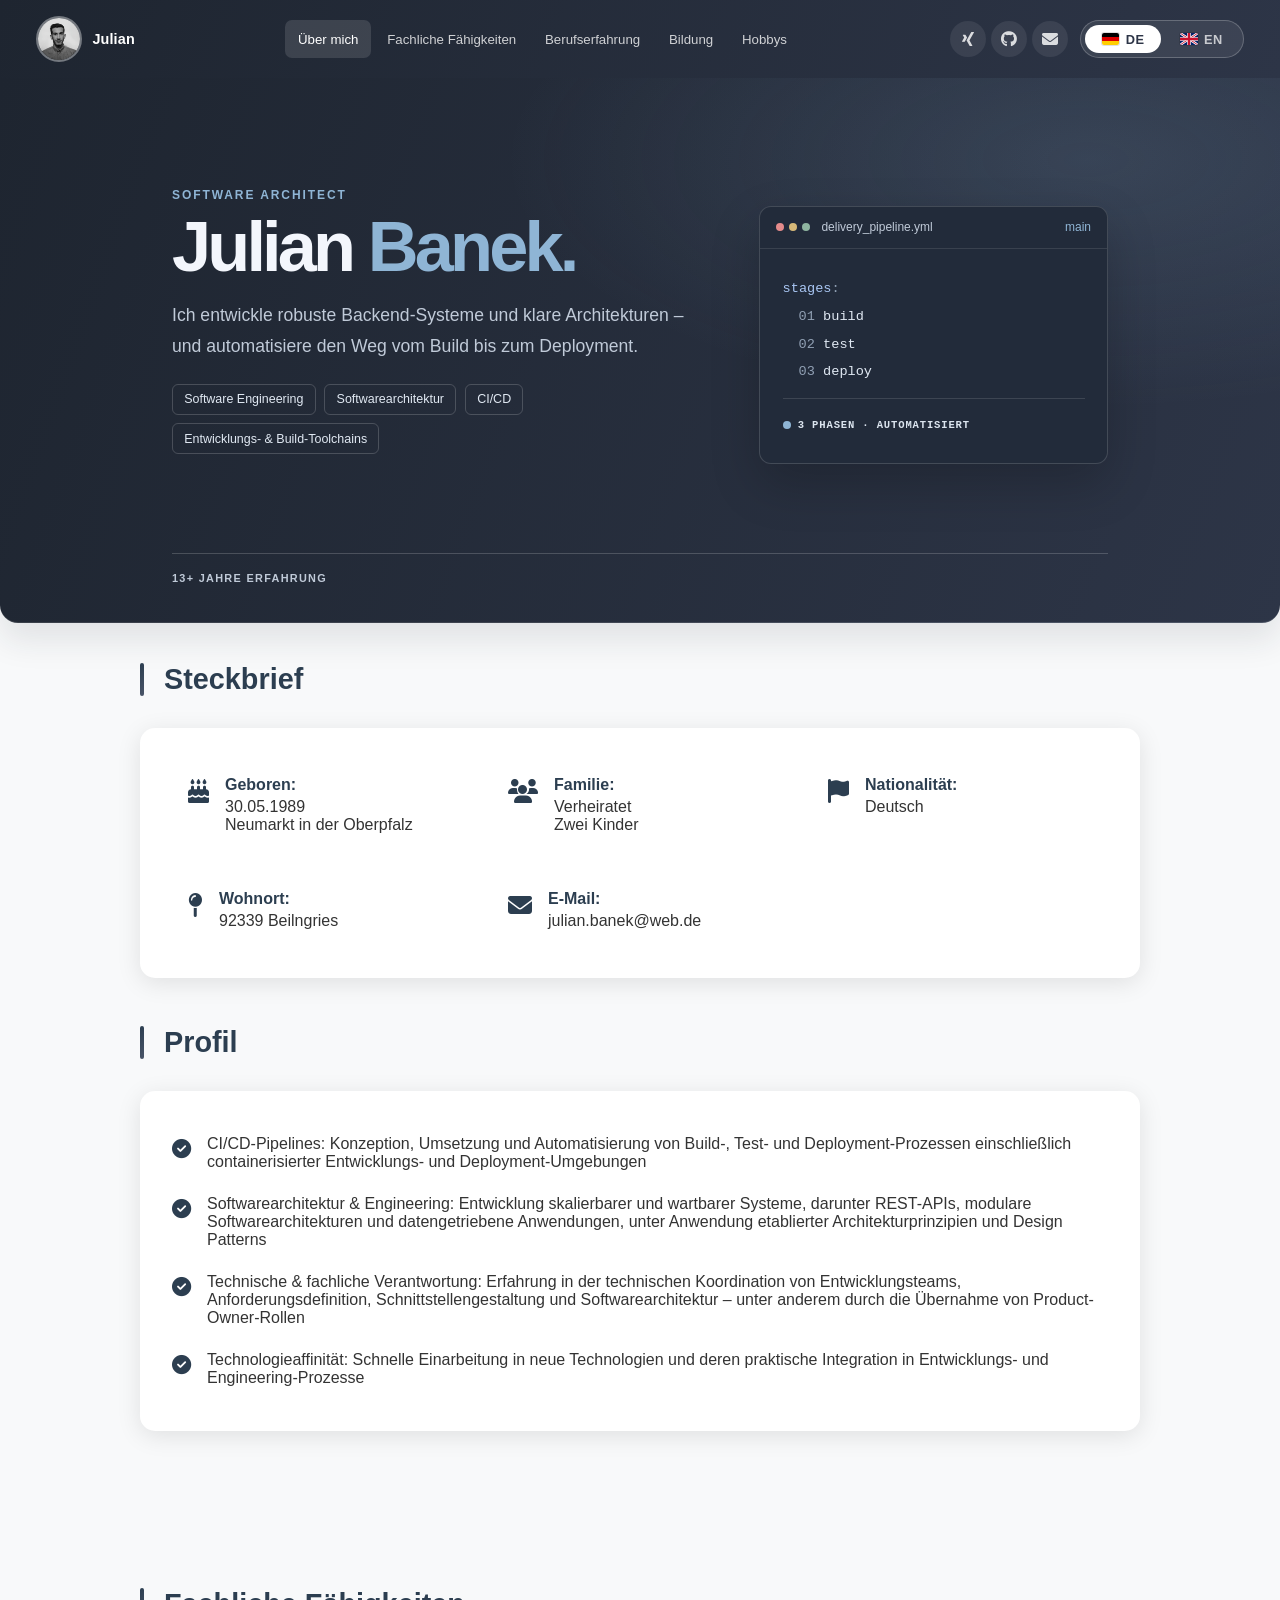
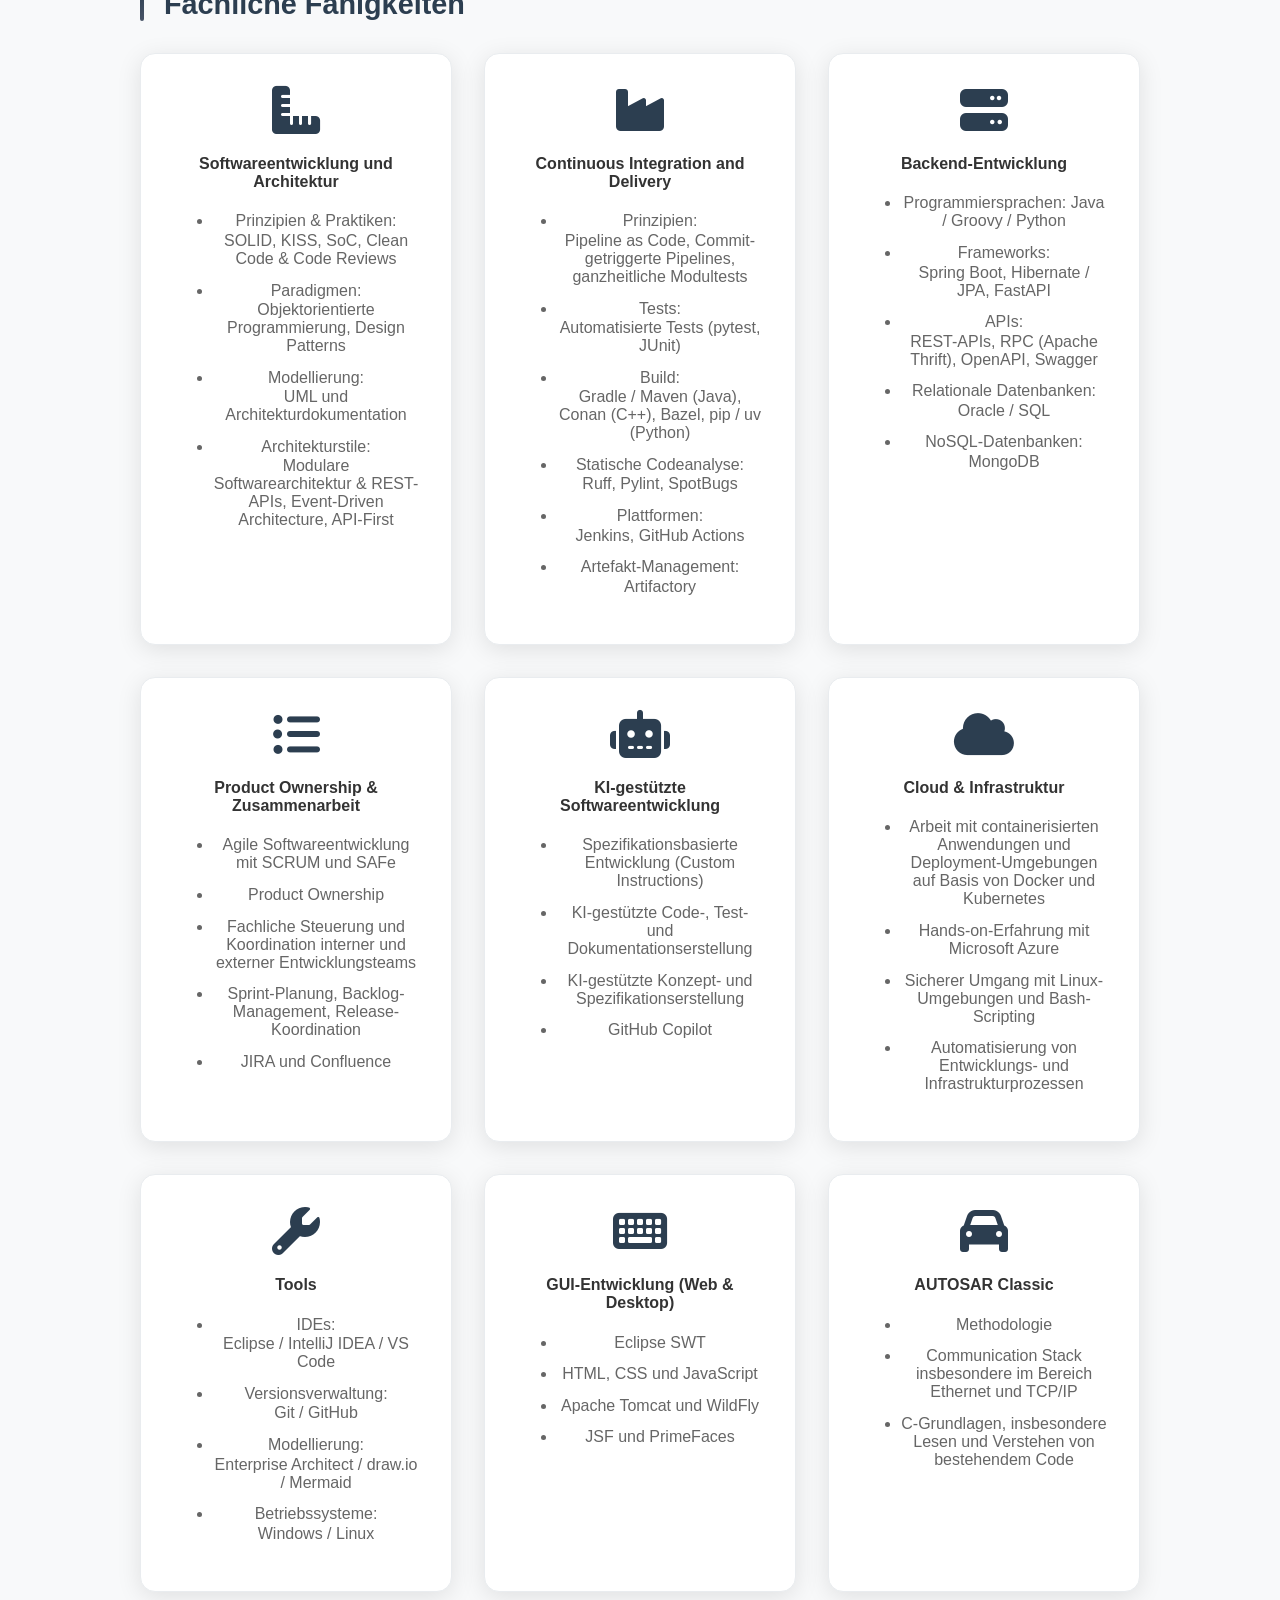
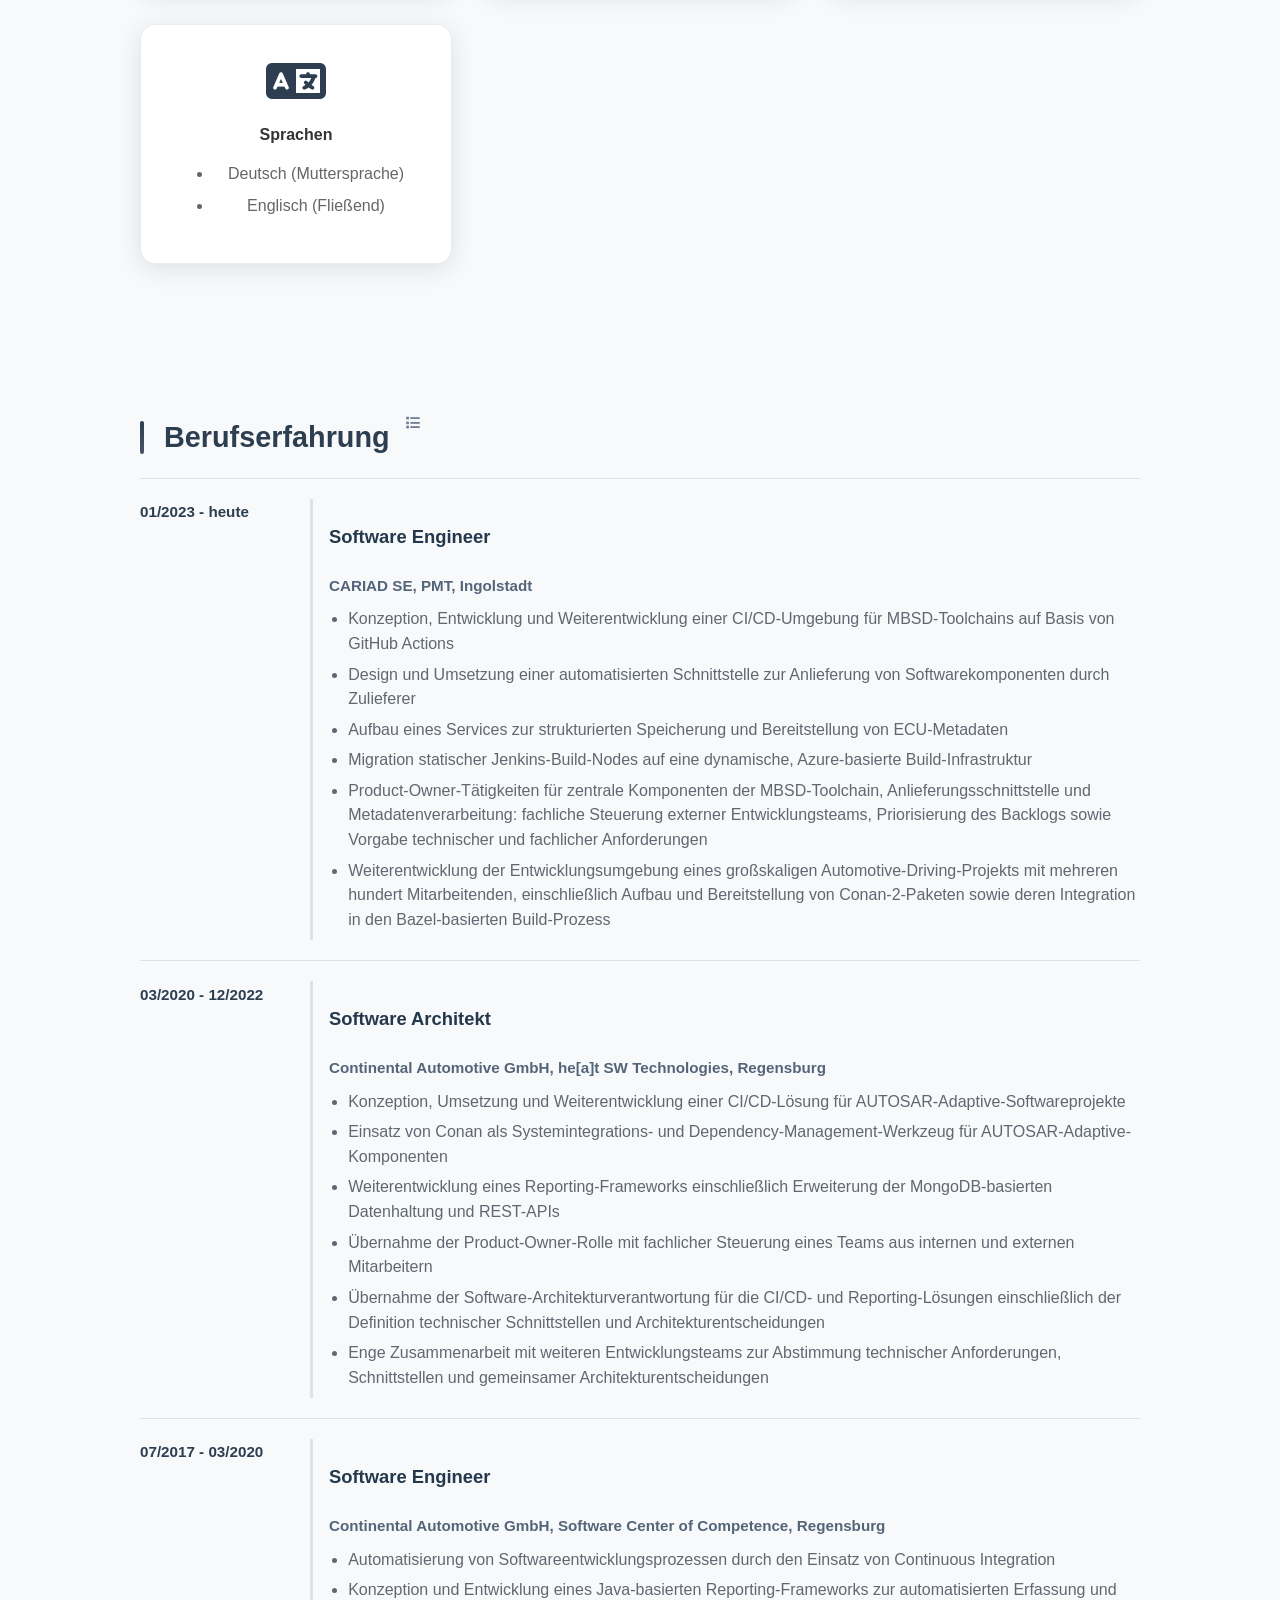
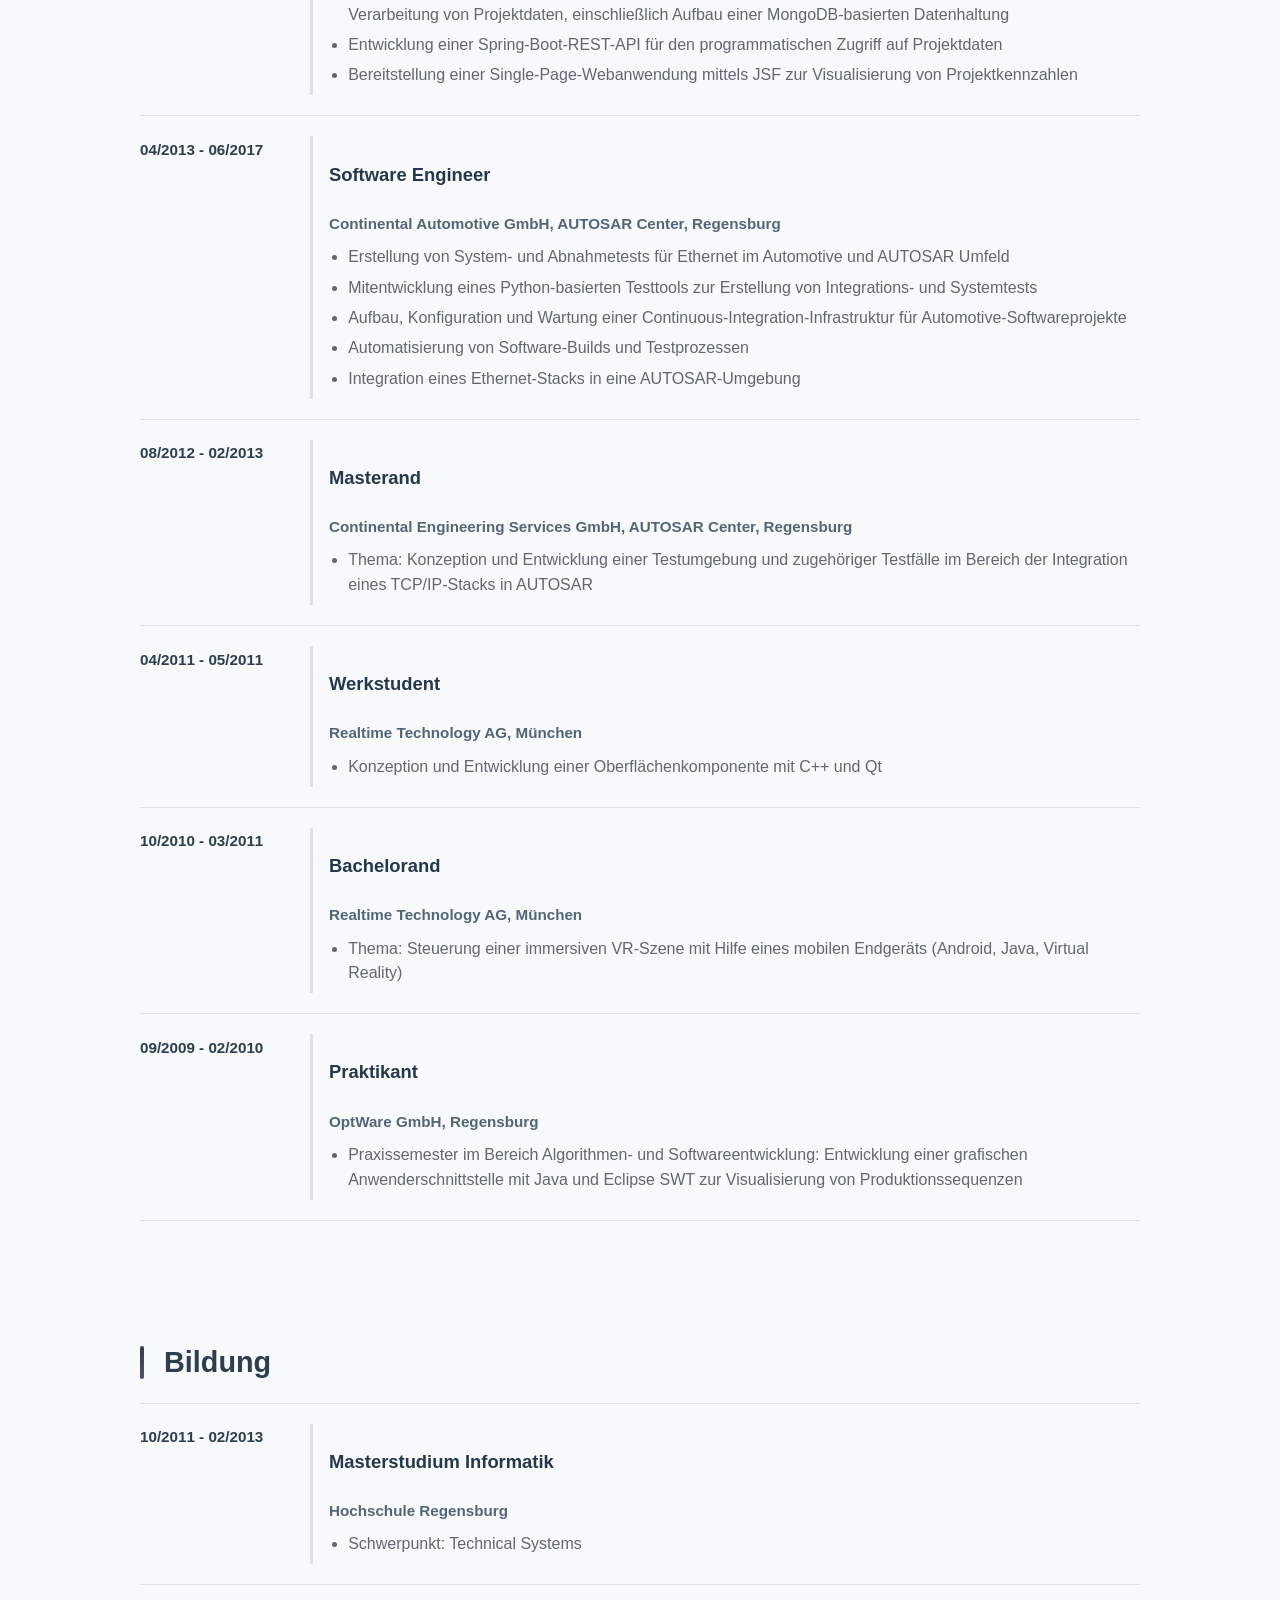
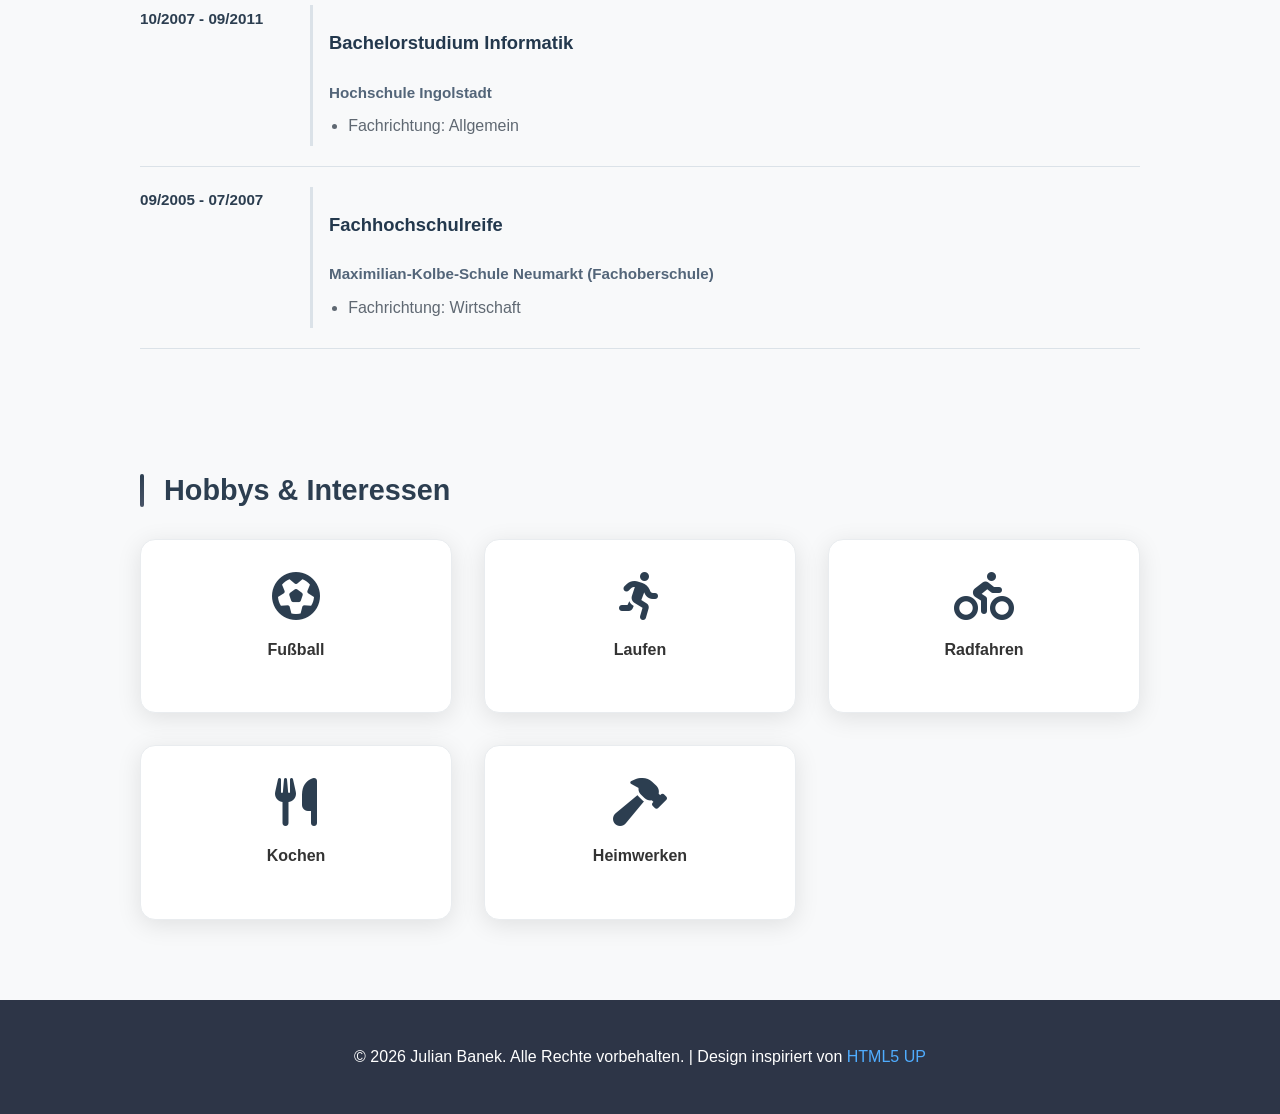
==== commit 00538cdc: "Improe print version" ====
--- a/index.html
+++ b/index.html
@@ -52,10 +52,8 @@
 				<div class="container">
 					<!-- <h2><span class="typewriter-text" data-i18n="about.greeting">Hallo, ich bin Julian.</span></h2> <!-- IGNORE -->
 					<header class="hero">
-						<div class="hero__top">
-							<span class="hero__status"><span class="hero__status-dot" aria-hidden="true"></span>ENGINEERING PROFILE</span>
-						</div>
 						<div class="hero__content">
+							<img class="hero__portrait" src="images/avatar.jpg" alt="Julian Banek" />
 							<div class="hero__intro">
 								<p class="hero__eyebrow">SOFTWARE ARCHITECT</p>
 								<h2 class="hero__title">Julian <span>Banek.</span></h2>
@@ -70,11 +68,10 @@
 							<aside class="hero-terminal" aria-label="Beispiel einer CI/CD-Pipeline">
 								<div class="hero-terminal__header">
 									<span class="hero-terminal__dots" aria-hidden="true"><i></i><i></i><i></i></span>
-									<span>pipeline.yml</span>
+									<span>delivery_pipeline.yml</span>
 									<span class="hero-terminal__branch">main</span>
 								</div>
 								<div class="hero-terminal__body" aria-hidden="true">
-									<p class="hero-terminal__comment"># delivery pipeline</p>
 									<p><span class="hero-code-key">stages</span><span class="hero-code-muted">:</span></p>
 									<p class="hero-terminal__step"><span class="hero-code-muted">01</span> build</p>
 									<p class="hero-terminal__step"><span class="hero-code-muted">02</span> test</p>
--- a/assets/css/cv.css
+++ b/assets/css/cv.css
@@ -14,7 +14,7 @@
 		z-index: 1000;
 		color: #fff;
 		background: linear-gradient(110deg, #1e2530 0%, #2d3547 100%);
-		box-shadow: 0 4px 18px rgba(30, 37, 48, 0.14);
+		box-shadow: none;
 	}
 
 	.site-header__inner {
@@ -220,6 +220,7 @@
 .main-content {
 	margin-left: 0;
 	min-height: 100vh;
+	overflow-x: clip;
 }
 
 .section {
@@ -227,7 +228,7 @@
 	transition: opacity 0.6s ease, transform 0.6s ease;
 }
 
-#about.section { padding-top: 1.5rem; }
+#about.section { padding-top: 0; }
 
 .section { scroll-margin-top: 100px; }
 
@@ -251,16 +252,20 @@
 	--hero-accent: #8fb5d5;
 
 	position: relative;
+	box-sizing: border-box;
+	left: 50%;
+	width: 100vw;
 	overflow: hidden;
-	margin: 0 0 2.5rem;
-	padding: clamp(1.35rem, 3vw, 2.5rem);
-	border: 1px solid rgba(45, 53, 71, 0.12);
-	border-radius: 16px;
+	margin: 0 0 2.5rem -50vw;
+	padding: clamp(1.35rem, 3vw, 2.5rem) max(2rem, calc((100vw - 1000px) / 2 + 2rem));
+	border: 0;
+	border-bottom: 1px solid rgba(255, 255, 255, 0.12);
+	border-radius: 0 0 18px 18px;
 	color: var(--hero-text);
 	background:
 		radial-gradient(ellipse at 85% 15%, rgba(143, 181, 213, 0.14), transparent 38%),
-		linear-gradient(125deg, var(--hero-bg) 0%, #2d3547 72%, #354258 100%);
-	box-shadow: 0 18px 42px rgba(30, 37, 48, 0.16);
+		linear-gradient(110deg, #1e2530 0%, #2d3547 100%);
+	box-shadow: 0 18px 32px rgba(30, 37, 48, 0.1);
 }
 
 .hero *,
@@ -300,6 +305,8 @@
 	gap: clamp(2rem, 5vw, 4rem);
 	padding: clamp(2.5rem, 6vw, 4.5rem) 0;
 }
+
+.hero__portrait { display: none; }
 
 .hero__intro,
 .hero-terminal {
@@ -887,7 +894,7 @@
 @media print {
 	@page {
 		size: A4;
-		margin: 1.2cm;
+		margin: 0.95cm;
 
 		@bottom-center {
 			content: "- " counter(page) " -";
@@ -914,8 +921,8 @@
 	}
 
 	body {
-		font-size: 10.5px;
-		line-height: 1.4;
+		font-size: 9.7px;
+		line-height: 1.3;
 		background: white !important;
 	}
 
@@ -930,35 +937,60 @@
 	.info-box p,
 	.info-box li,
 	.skill-card li,
-	.timeline-content li { font-size: 10.5px !important; }
+	.timeline-content li { font-size: 9.5px !important; }
 	.hero {
-		margin-bottom: 0.75rem !important;
-		padding: 1rem !important;
-		border: 1px solid #dbe2e8 !important;
-		border-radius: 0 !important;
-		background: #fff !important;
+		margin-bottom: 0.45rem !important;
+		left: auto !important;
+		width: auto !important;
+		margin-left: 0 !important;
+		padding: 0.45rem 0.65rem !important;
+		border: 0 !important;
+		border-radius: 8px !important;
+		background: linear-gradient(110deg, #1e2530 0%, #2d3547 100%) !important;
 		box-shadow: none !important;
-		color: #2c3e50 !important;
+		color: #f3f6fc !important;
 		page-break-inside: avoid;
 	}
 	.hero__top,
-	.hero-terminal { display: none !important; }
-	.hero__content { display: block !important; padding: 0.5rem 0 !important; }
-	.hero__title { margin: 0.2rem 0 0.4rem !important; color: #2c3e50 !important; font-size: 1.5rem !important; text-align: left !important; }
+	.hero-terminal,
+	.hero__footer,
+	.hero__tags { display: none !important; }
+	.hero__content {
+		display: grid !important;
+		grid-template-columns: 58px minmax(0, 1fr) !important;
+		align-items: center !important;
+		gap: 0.6rem !important;
+		padding: 0 !important;
+	}
+	.hero__portrait {
+		display: block !important;
+		width: 54px !important;
+		height: 54px !important;
+		border: 1px solid rgba(255,255,255,0.5) !important;
+		border-radius: 50% !important;
+		object-fit: cover !important;
+	}
+	.hero__title { margin: 0.05rem 0 0.12rem !important; color: #f3f6fc !important; font-size: 1.25rem !important; text-align: left !important; }
 	.hero__title::after { display: none !important; }
-	.hero__title span,
-	.hero__eyebrow { color: #4a6c8a !important; }
-	.hero__description { color: #4a5568 !important; font-size: 10.5px !important; line-height: 1.45 !important; }
-	.hero__tags { margin: 0.5rem 0 !important; }
+	.hero__title span { color: #8fb5d5 !important; }
+	.hero__eyebrow { color: #8fb5d5 !important; font-size: 7px !important; }
+	.hero__description { color: #d1d9e4 !important; font-size: 9px !important; line-height: 1.25 !important; }
+	.hero__tags { margin: 0.35rem 0 !important; }
 	.hero__tags li { border-color: #dbe2e8 !important; color: #2c3e50 !important; }
-	.hero__footer { color: #4a5568 !important; font-size: 8px !important; }
+	#about .profile-heading,
+	#about .profile-heading + .info-box { display: none !important; }
+	#about > .container > h3 { margin: 0.65rem 0 0.25rem !important; }
+	#about .info-box { padding: 0.3rem !important; margin: 0.25rem 0 0.4rem !important; }
+	#about .info-list { grid-template-columns: repeat(3, minmax(0, 1fr)) !important; gap: 0.2rem !important; }
+	#about .info-list li { padding: 0.2rem !important; gap: 0.3rem !important; font-size: 8.5px !important; }
+	#about .info-list i { font-size: 0.85rem !important; }
 	.profile-highlight {
-		gap: 0.6rem !important;
-		padding: 0.3rem 0 !important;
+		gap: 0.4rem !important;
+		padding: 0.2rem 0 !important;
 	}
 	.profile-highlight-icon {
-		font-size: 0.95rem !important;
-		margin-top: 0.15rem !important;
+		font-size: 0.8rem !important;
+		margin-top: 0.1rem !important;
 	}
 
 	.site-header { display: none !important; }
@@ -980,14 +1012,18 @@
 
 	/* Seitenumbrüche */
 	#skills { page-break-before: auto; }
-	#experience { page-break-before: always; }
-	#education { page-break-before: auto; }
-	#hobbies { page-break-before: auto; }
+	#experience {
+		break-before: page;
+		page-break-before: always;
+	}
 	#education {
+		break-before: auto;
+		page-break-before: auto;
 		break-inside: avoid-page;
 		page-break-inside: avoid;
 	}
-	#hobbies { padding-top: 1.25rem !important; }
+	#hobbies { page-break-before: auto; }
+	#hobbies { padding-top: 0.5rem !important; }
 
 	.timeline-item,
 	.timeline-content,
@@ -1003,8 +1039,21 @@
 		grid-template-columns: 95px minmax(0, 1fr) !important;
 		gap: 0.5rem !important;
 		width: 100% !important;
-		padding: 0.55rem 0 !important;
+		padding: 0.25rem 0 !important;
 		page-break-inside: avoid;
+	}
+	#experience .timeline.is-timeline .timeline-item,
+	#experience .timeline.is-timeline .timeline-item.left,
+	#experience .timeline.is-timeline .timeline-item.right {
+		display: grid !important;
+		grid-template-columns: 95px minmax(0, 1fr) !important;
+		gap: 0.5rem !important;
+		padding: 0.25rem 0 !important;
+	}
+	#experience .timeline.is-timeline .timeline-date,
+	#experience .timeline.is-timeline .timeline-content {
+		grid-column: auto !important;
+		grid-row: auto !important;
 	}
 
 	.timeline-item::after { display: none !important; }
@@ -1017,24 +1066,32 @@
 	}
 
 	.timeline-date {
-		font-size: 10px !important;
+		font-size: 9px !important;
 		line-height: 1.4 !important;
 		padding-top: 0.05rem !important;
 	}
 
 	.timeline-content h4 {
-		font-size: 11px !important;
+		font-size: 10px !important;
 		margin-bottom: 0.15rem !important;
 	}
 
 	.timeline-content h5 {
-		font-size: 10.5px !important;
-		margin-bottom: 0.3rem !important;
+		font-size: 9.5px !important;
+		margin-bottom: 0.2rem !important;
 	}
 
 	.timeline-content li {
-		margin-bottom: 0.2rem !important;
-		line-height: 1.35 !important;
+		margin-bottom: 0.12rem !important;
+		line-height: 1.22 !important;
+	}
+	#experience .timeline-date { font-size: 9px !important; line-height: 1.2 !important; }
+	#experience .timeline-content h4 { font-size: 10px !important; }
+	#experience .timeline-content h5 { font-size: 9px !important; margin-bottom: 0.12rem !important; line-height: 1.2 !important; }
+	#experience .timeline-content li {
+		font-size: 9px !important;
+		margin-bottom: 0.08rem !important;
+		line-height: 1.18 !important;
 	}
 
 	/* Beim Drucken immer die kompakte Listenansicht verwenden. */
@@ -1075,42 +1132,53 @@
 	/* ── Skills Grid: drei Spalten für besser lesbare Karten ── */
 	.skills-grid {
 		grid-template-columns: repeat(3, minmax(0, 1fr)) !important;
-		gap: 0.4rem !important;
-		margin: 0.5rem 0 !important;
-	}
+		align-items: stretch !important;
+		gap: 0.3rem !important;
+		margin: 0.55rem 0 !important;
+	}
+	#skills { padding-top: 0 !important; }
+	#skills h3 { margin: 0.25rem 0 0.4rem !important; }
 
 	.skill-card {
-		padding: 0.55rem !important;
+		padding: 0.45rem !important;
+		text-align: center !important;
 		box-shadow: none !important;
 		border: 1px solid #ddd !important;
 	}
 
 	.skill-card li {
-		line-height: 1.3 !important;
-		margin-bottom: 0.3rem !important;
+		font-size: 9.5px !important;
+		line-height: 1.25 !important;
+		margin-bottom: 0.2rem !important;
 	}
 
 	.skill-card .icon {
 		display: block !important;
-		font-size: 1.4rem !important;
+		font-size: 1.2rem !important;
 		line-height: 1 !important;
-		margin: 0 auto 0.35rem !important;
+		margin: 0 auto 0.28rem !important;
 	}
 
 	.skill-card h4 {
-		font-size: 0.8rem !important;
-		margin: 0 0 0.8rem !important;
+		font-size: 0.76rem !important;
+		line-height: 1.15 !important;
+		margin: 0 0 0.42rem !important;
+	}
+	.skill-card ul {
+		margin: 0 !important;
+		padding-left: 1rem !important;
+		text-align: left !important;
 	}
 
 	/* ── Info-Liste ── */
 	.info-box {
-		padding: 0.75rem !important;
-		margin: 0.5rem 0 !important;
+		padding: 0.6rem !important;
+		margin: 0.4rem 0 !important;
 	}
 
 	.info-list {
 		grid-template-columns: repeat(3, 1fr) !important;
-		gap: 0.5rem !important;
+		gap: 0.3rem !important;
 	}
 
 	.info-list li {
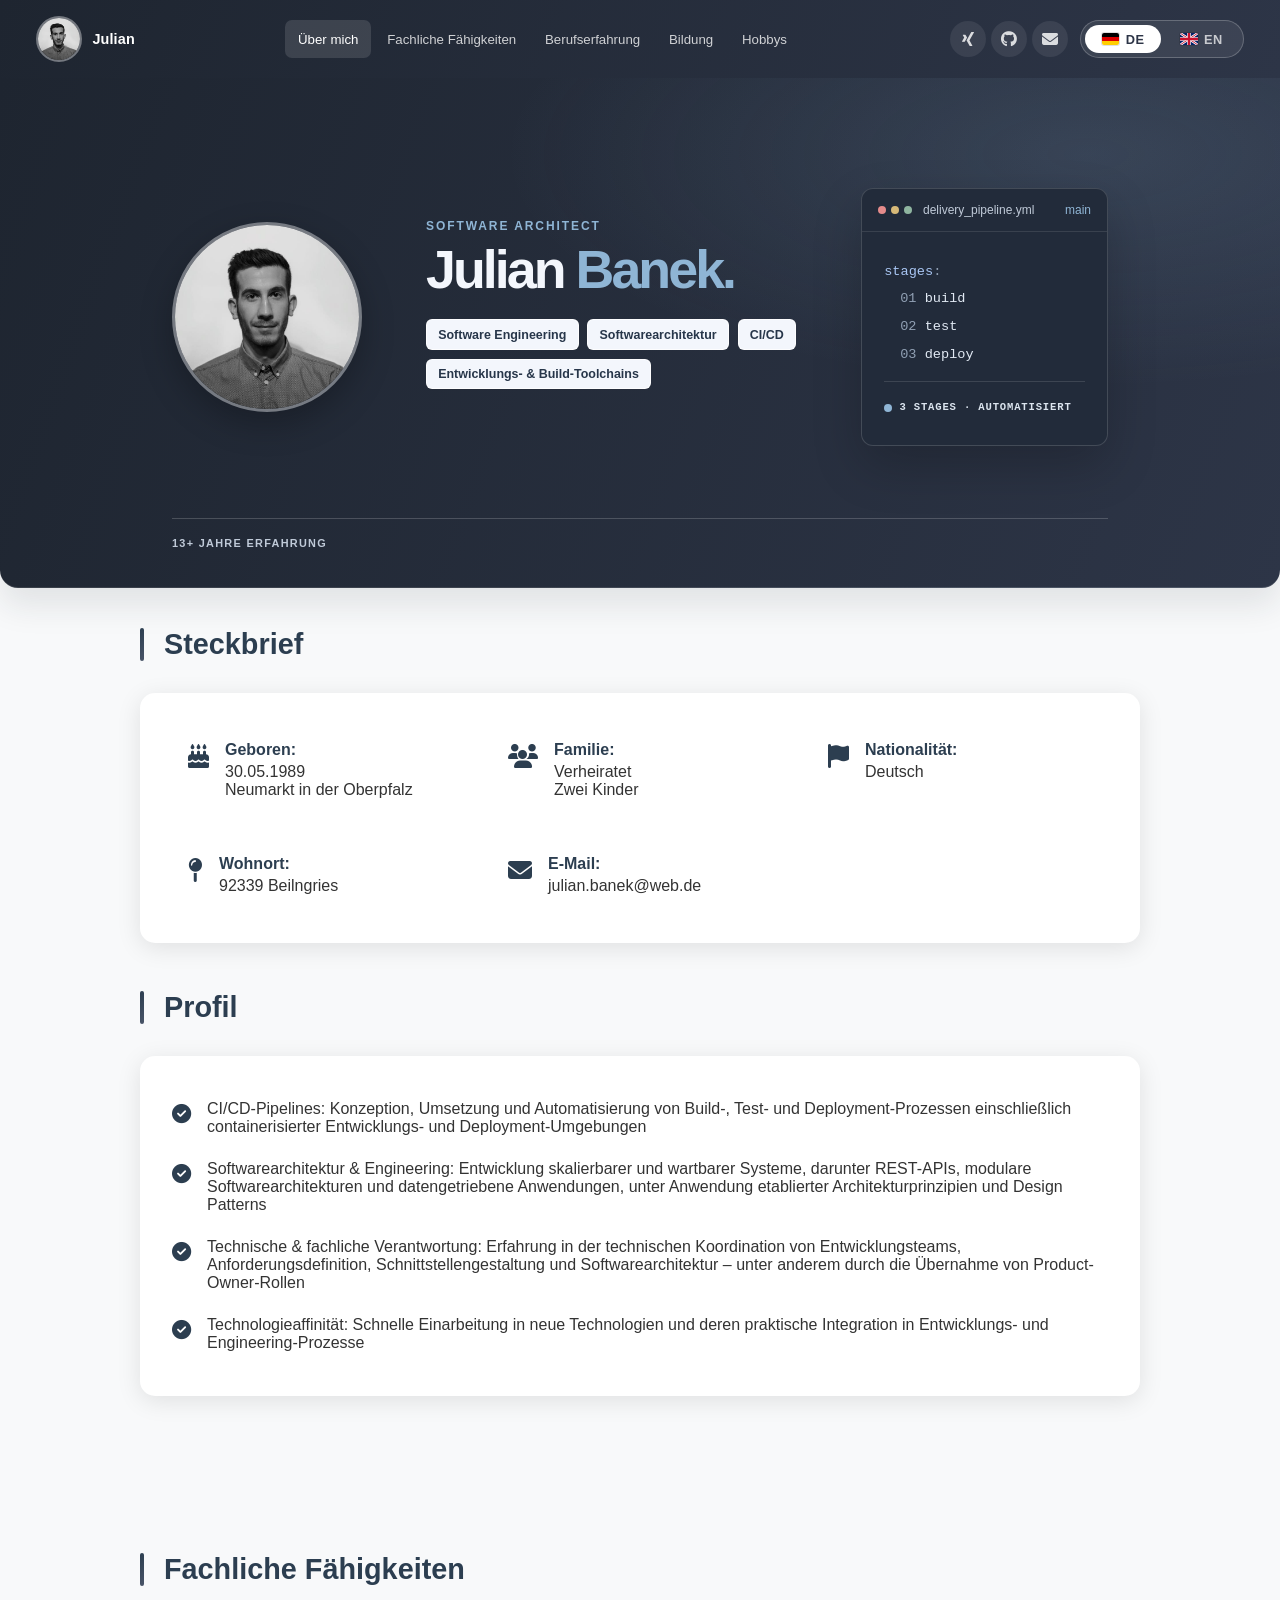
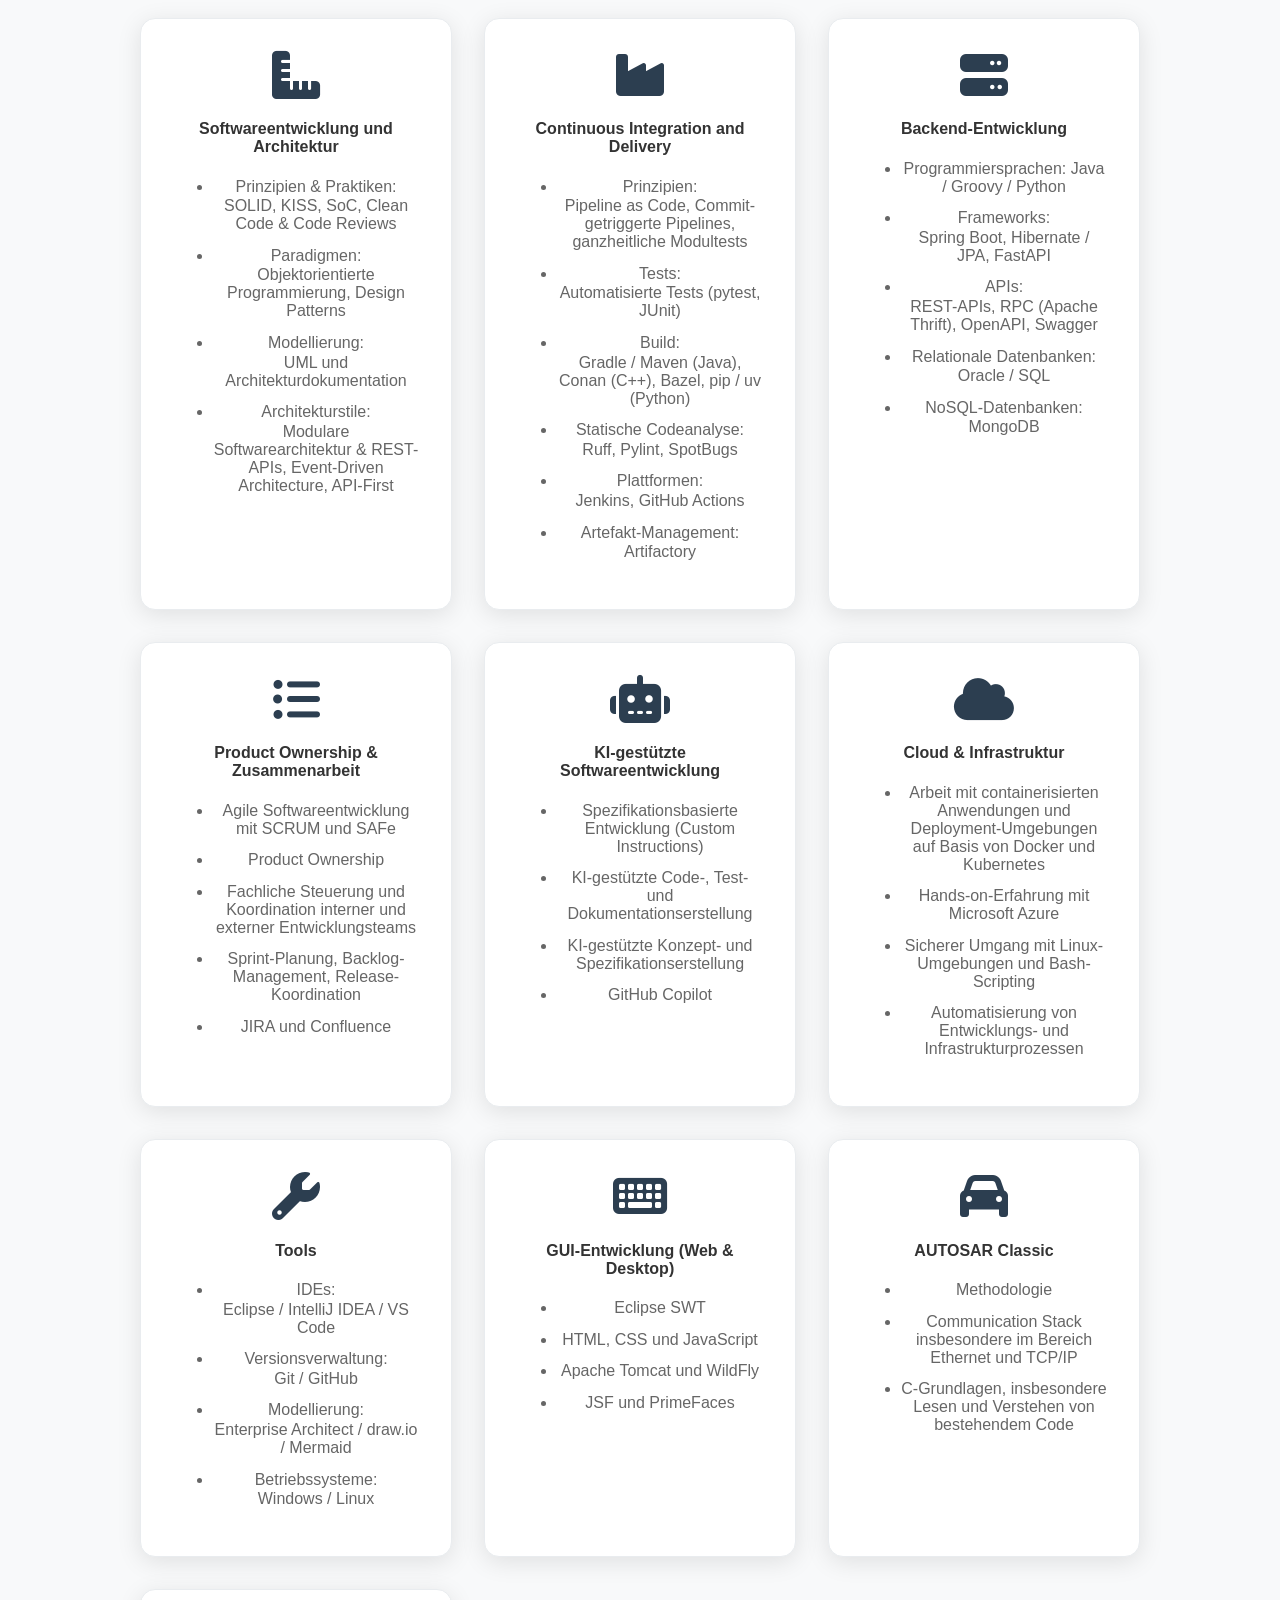
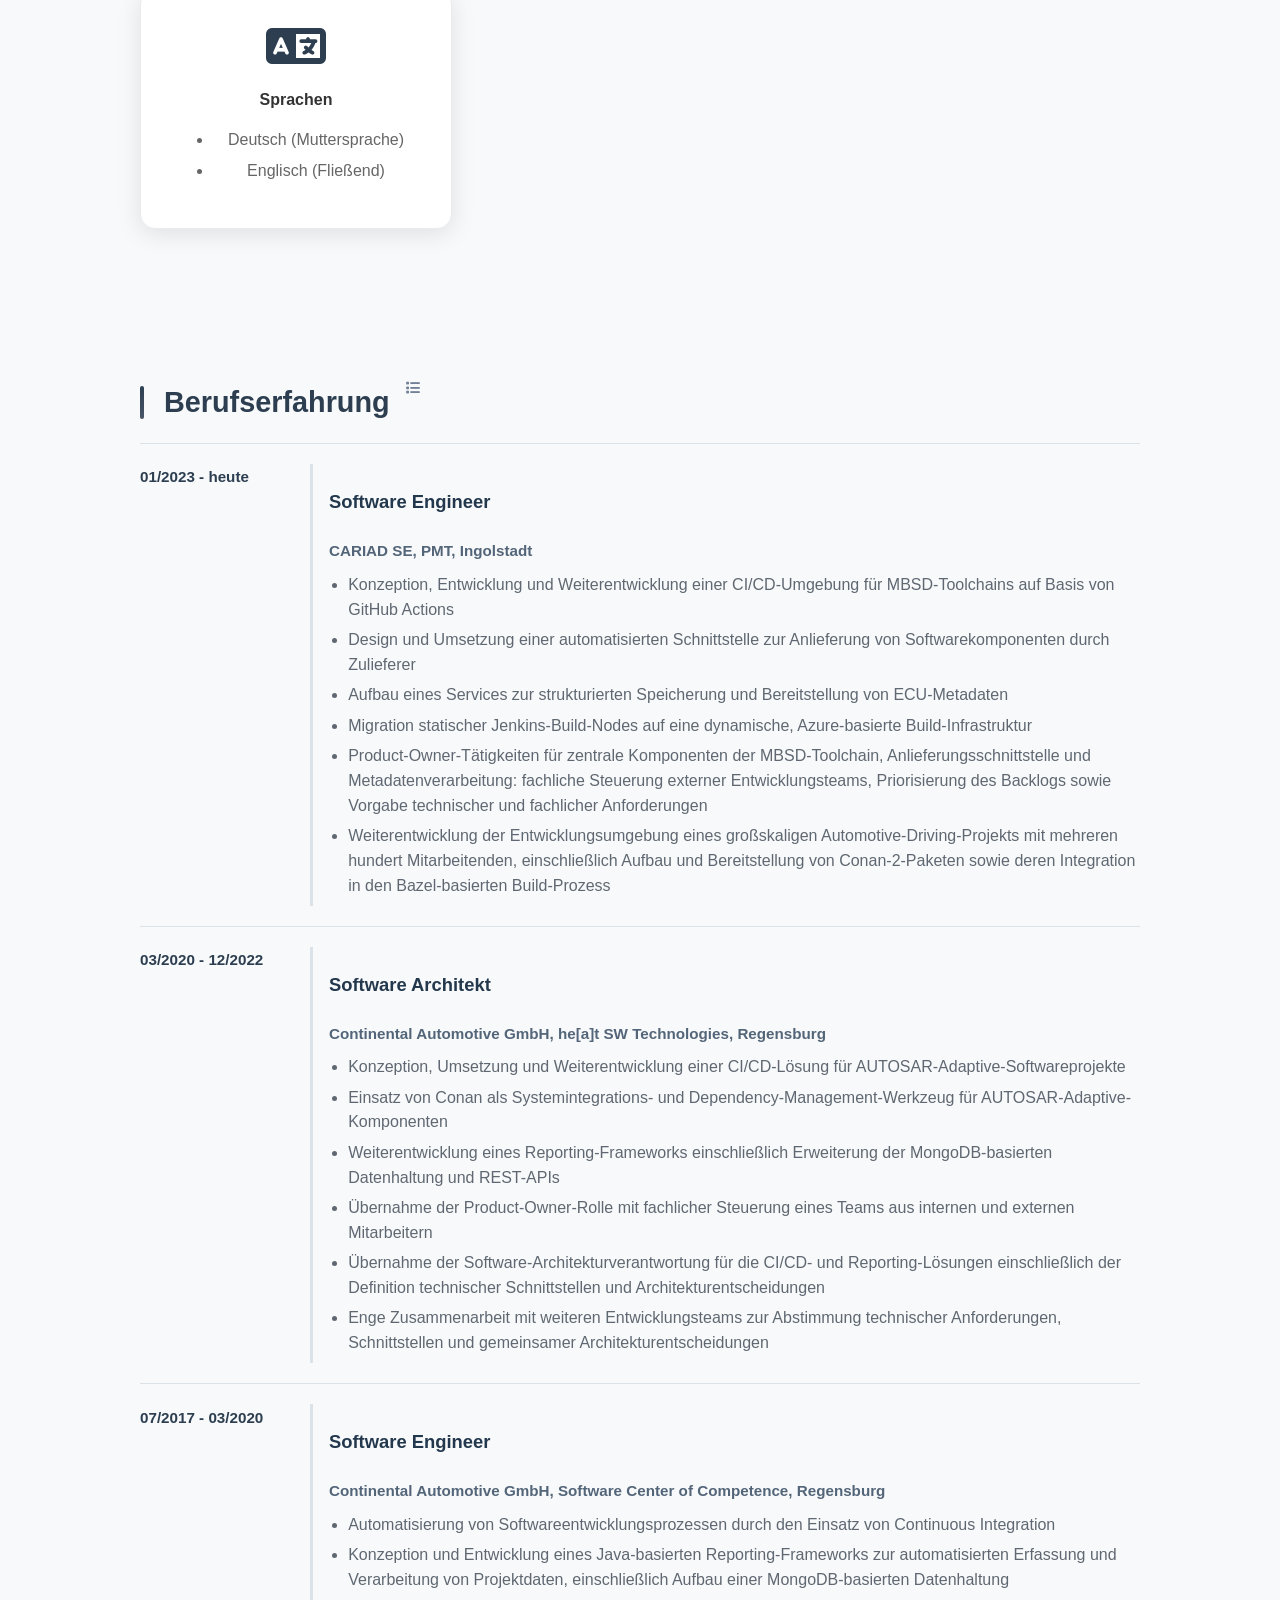
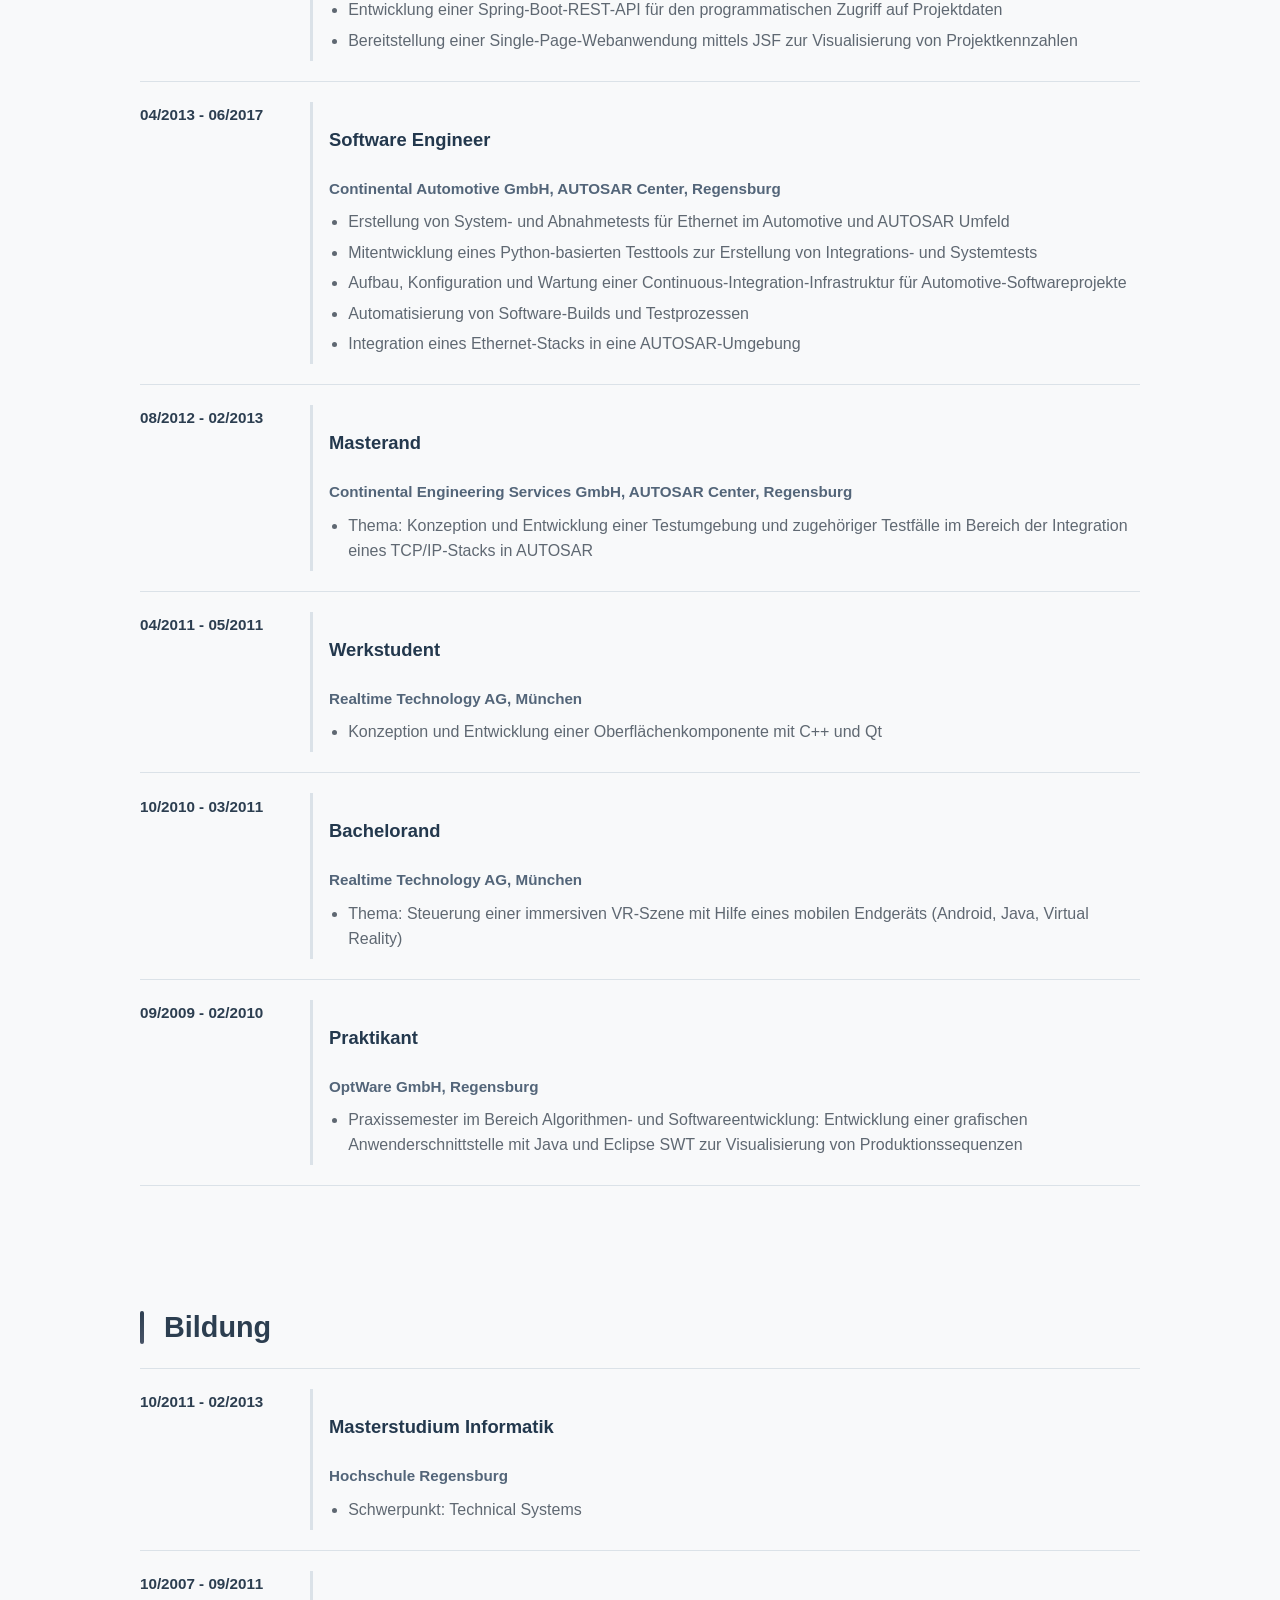
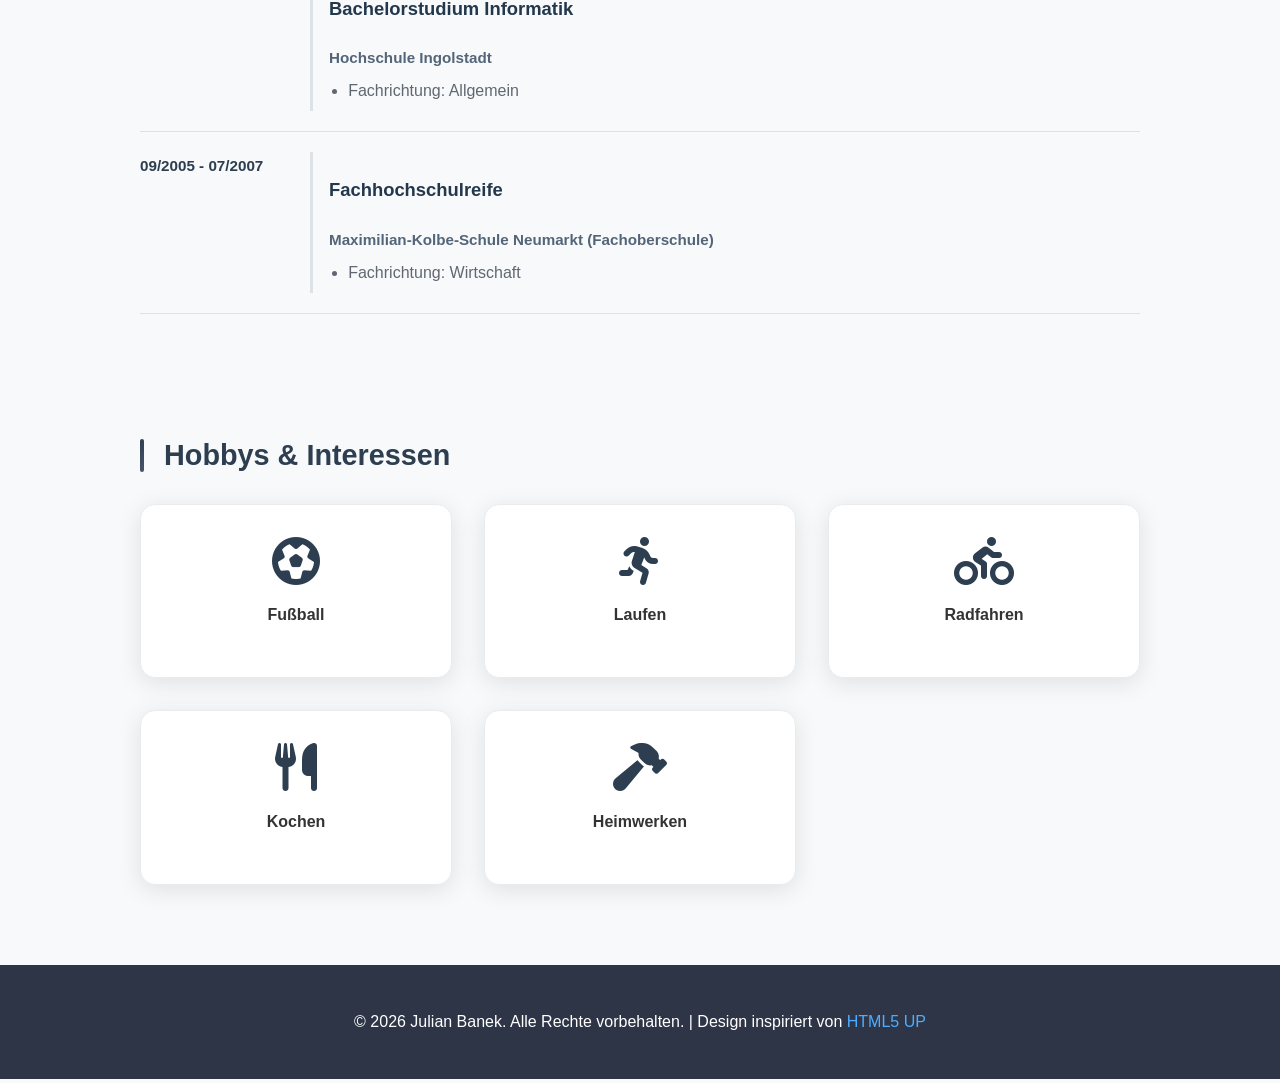
==== commit be90883f: "Add hero portrait with scroll-aware header transition" ====
--- a/index.html
+++ b/index.html
@@ -57,7 +57,6 @@
 							<div class="hero__intro">
 								<p class="hero__eyebrow">SOFTWARE ARCHITECT</p>
 								<h2 class="hero__title">Julian <span>Banek.</span></h2>
-								<p class="hero__description">Ich entwickle robuste Backend-Systeme und klare Architekturen – und automatisiere den Weg vom Build bis zum Deployment.</p>
 								<ul class="hero__tags" aria-label="Schwerpunkte">
 									<li>Software Engineering</li>
 									<li>Softwarearchitektur</li>
@@ -77,7 +76,7 @@
 									<p class="hero-terminal__step"><span class="hero-code-muted">02</span> test</p>
 									<p class="hero-terminal__step"><span class="hero-code-muted">03</span> deploy</p>
 									<div class="hero-terminal__divider"></div>
-									<p class="hero-terminal__result"><span class="hero__status-dot" aria-hidden="true"></span>3 PHASEN · AUTOMATISIERT</p>
+								<p class="hero-terminal__result"><span class="hero__status-dot" aria-hidden="true"></span>3 STAGES · AUTOMATISIERT</p>
 								</div>
 							</aside>
 						</div>
--- a/assets/css/cv.css
+++ b/assets/css/cv.css
@@ -44,6 +44,8 @@
 		border-radius: 50%;
 		overflow: hidden;
 		cursor: zoom-in;
+		opacity: var(--avatar-transfer, 0);
+		will-change: opacity;
 	}
 
 	.site-brand .avatar img {
@@ -60,6 +62,8 @@
 		font-size: 0.9rem;
 		font-weight: 700;
 		letter-spacing: 0.01em;
+		opacity: var(--avatar-transfer, 0);
+		will-change: opacity;
 	}
 
 	.site-nav { min-width: 0; }
@@ -300,13 +304,25 @@
 
 .hero__content {
 	display: grid;
-	grid-template-columns: minmax(0, 1.2fr) minmax(230px, 0.8fr);
+	grid-template-columns: clamp(150px, 17vw, 190px) minmax(0, 1.2fr) minmax(230px, 0.8fr);
 	align-items: center;
 	gap: clamp(2rem, 5vw, 4rem);
 	padding: clamp(2.5rem, 6vw, 4.5rem) 0;
 }
 
-.hero__portrait { display: none; }
+.hero__portrait {
+	display: block;
+	width: 100%;
+	max-width: 190px;
+	aspect-ratio: 1;
+	border: 3px solid rgba(255,255,255,0.38);
+	border-radius: 50%;
+	object-fit: cover;
+	box-shadow: 0 12px 32px rgba(0,0,0,0.25);
+	cursor: zoom-in;
+	opacity: calc(1 - var(--avatar-transfer, 0));
+	will-change: opacity;
+}
 
 .hero__intro,
 .hero-terminal {
@@ -331,11 +347,12 @@
 .hero__title {
 	margin: 0.5rem 0 1rem;
 	color: var(--hero-text);
-	font-size: clamp(2.7rem, 5.5vw, 4.6rem);
+	font-size: clamp(2.4rem, 4.2vw, 3.8rem);
 	font-weight: 750;
 	line-height: 1.05;
 	letter-spacing: -0.055em;
 	text-align: left;
+	white-space: nowrap;
 }
 
 .hero__title::after { display: none; }
@@ -360,10 +377,12 @@
 
 .hero__tags li {
 	padding: 0.45rem 0.7rem;
-	border: 1px solid rgba(255, 255, 255, 0.18);
+	border: 1px solid rgba(255, 255, 255, 0.82);
 	border-radius: 6px;
-	color: #e1e9f3;
+	color: #27364a;
+	background: #f3f6fc;
 	font-size: 0.78rem;
+	font-weight: 600;
 }
 
 .hero-terminal {
@@ -436,17 +455,28 @@
 	border-top: 1px solid rgba(255, 255, 255, 0.18);
 }
 
-@media (max-width: 1150px) and (min-width: 981px) {
-	.hero__content { grid-template-columns: minmax(0, 1fr); }
+@media (max-width: 1150px) {
+	.hero__content {
+		grid-template-columns: clamp(130px, 17vw, 170px) minmax(0, 1fr);
+		gap: 1.5rem;
+	}
+	.hero__portrait { grid-column: 1; grid-row: 1; }
+	.hero__intro { grid-column: 2; grid-row: 1; }
+	.hero-terminal { grid-column: 1 / -1; }
 }
 
 @media (max-width: 700px) {
 	.hero { border-radius: 12px; }
 	.hero__content {
-		grid-template-columns: minmax(0, 1fr);
-		gap: 1.25rem;
+		grid-template-columns: clamp(82px, 25vw, 120px) minmax(0, 1fr);
+		align-items: start;
+		gap: 1rem;
 		padding: 1.5rem 0;
 	}
+	.hero__portrait { grid-column: 1; grid-row: 1; }
+	.hero__intro { grid-column: 2; grid-row: 1; }
+	.hero__title { font-size: clamp(1.35rem, 7vw, 2.4rem); }
+	.hero-terminal { grid-column: 1 / -1; }
 	.hero__description { font-size: 0.98rem; line-height: 1.6; }
 	.hero__tags { gap: 0.4rem; margin: 1rem 0 1.2rem; }
 	.hero__footer { padding-top: 0.8rem; }
@@ -966,6 +996,7 @@
 		display: block !important;
 		width: 54px !important;
 		height: 54px !important;
+		opacity: 1 !important;
 		border: 1px solid rgba(255,255,255,0.5) !important;
 		border-radius: 50% !important;
 		object-fit: cover !important;
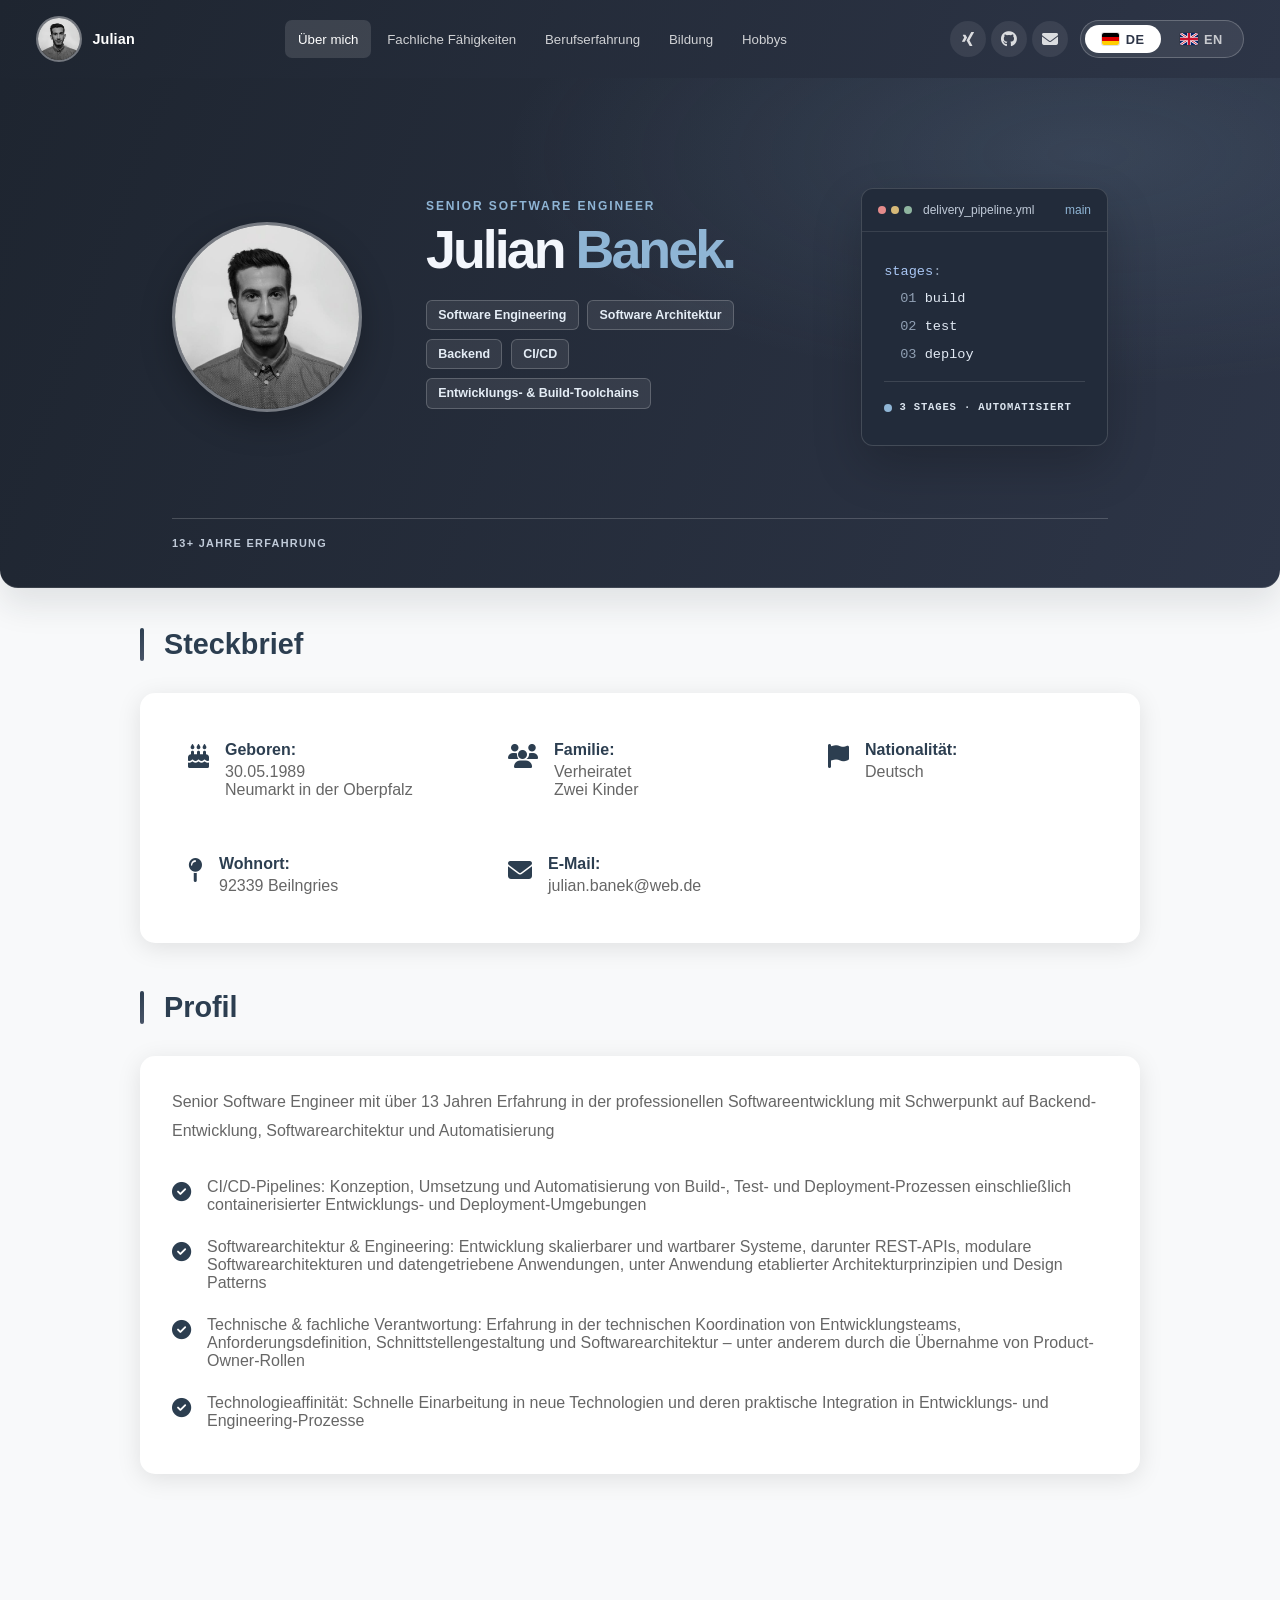
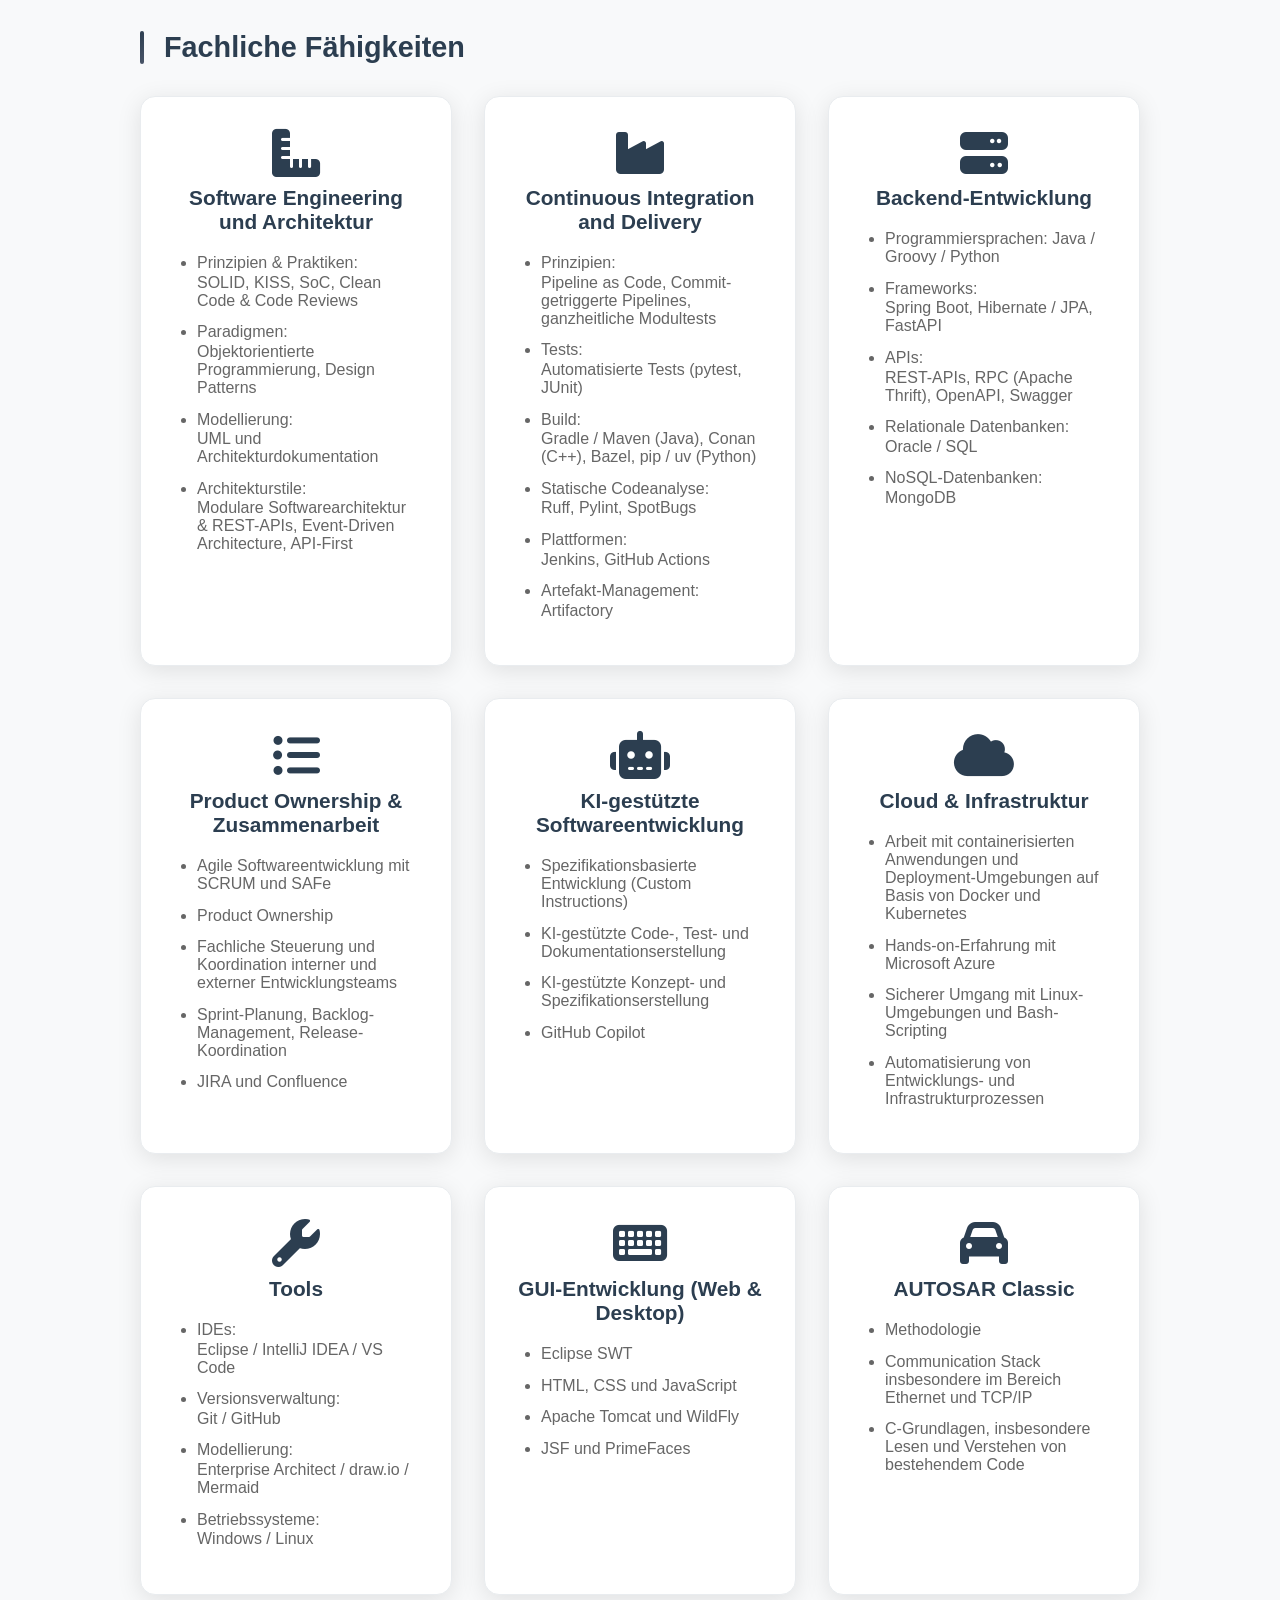
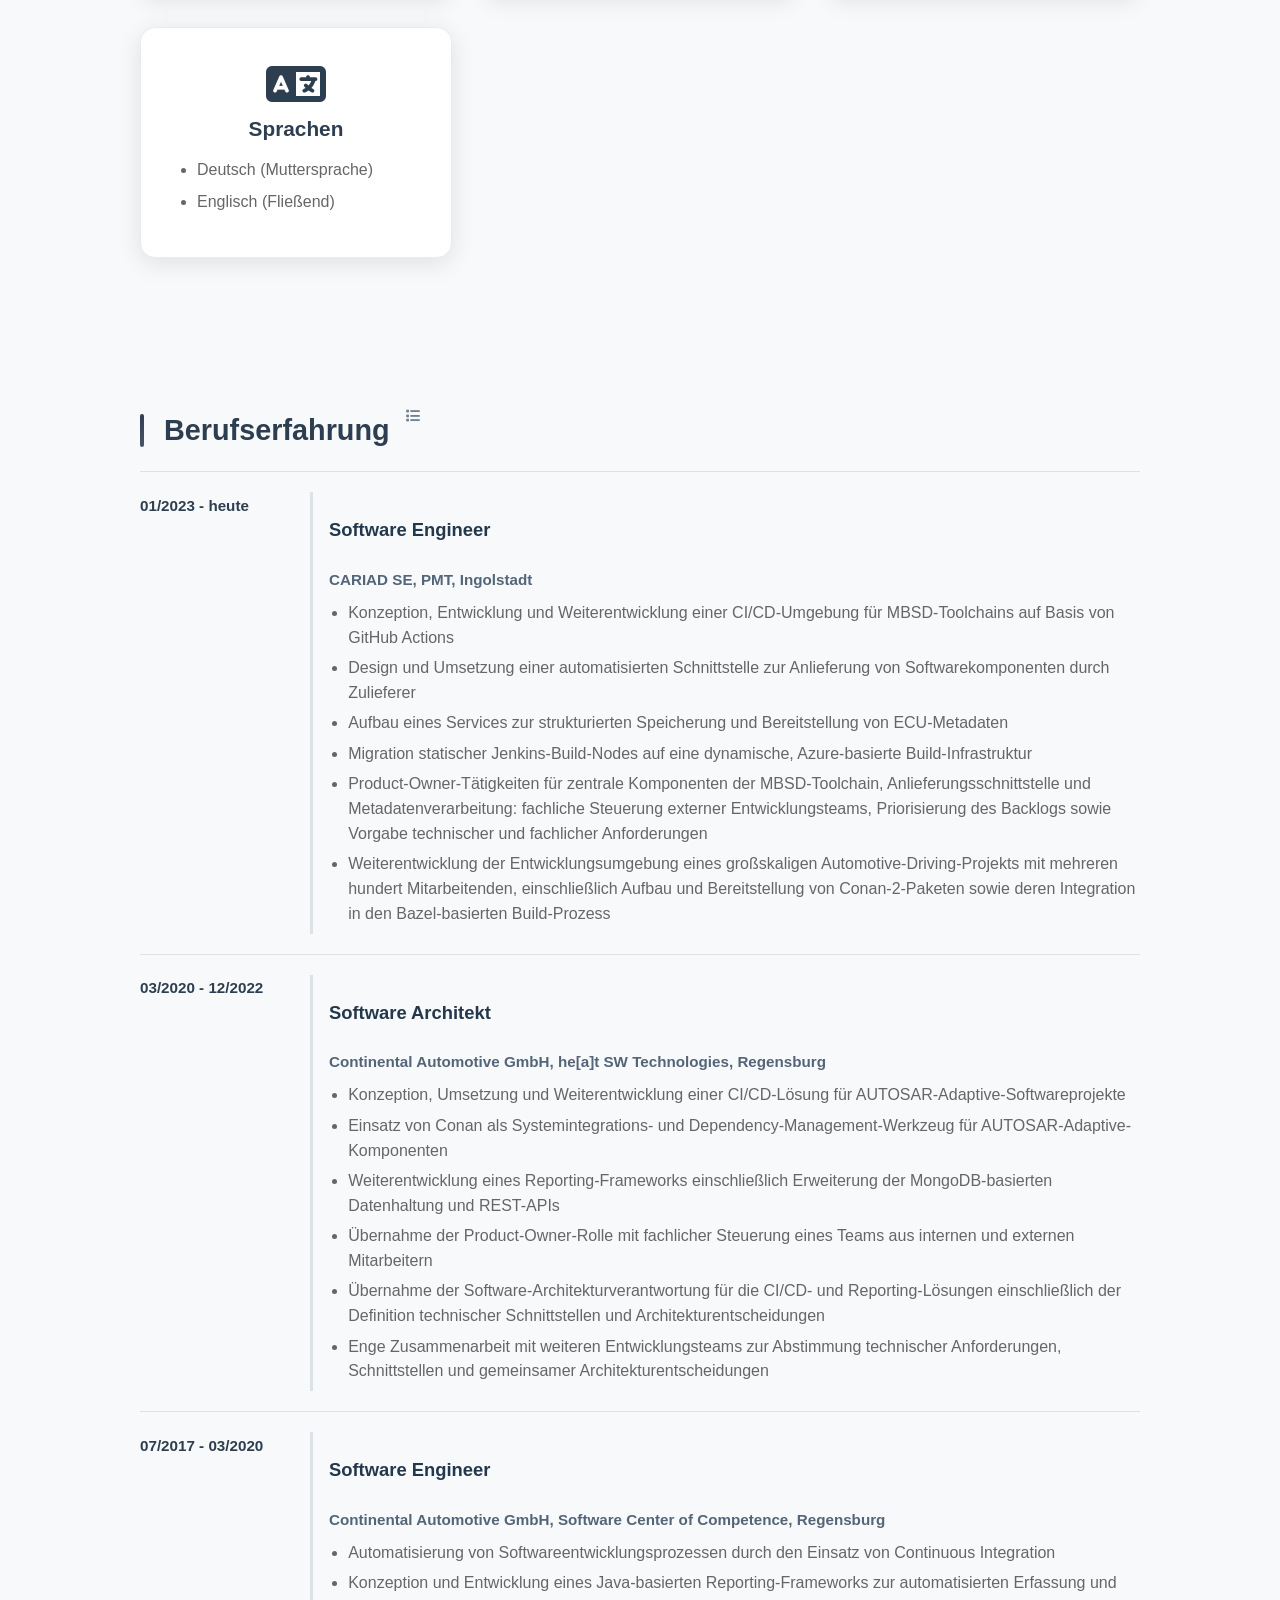
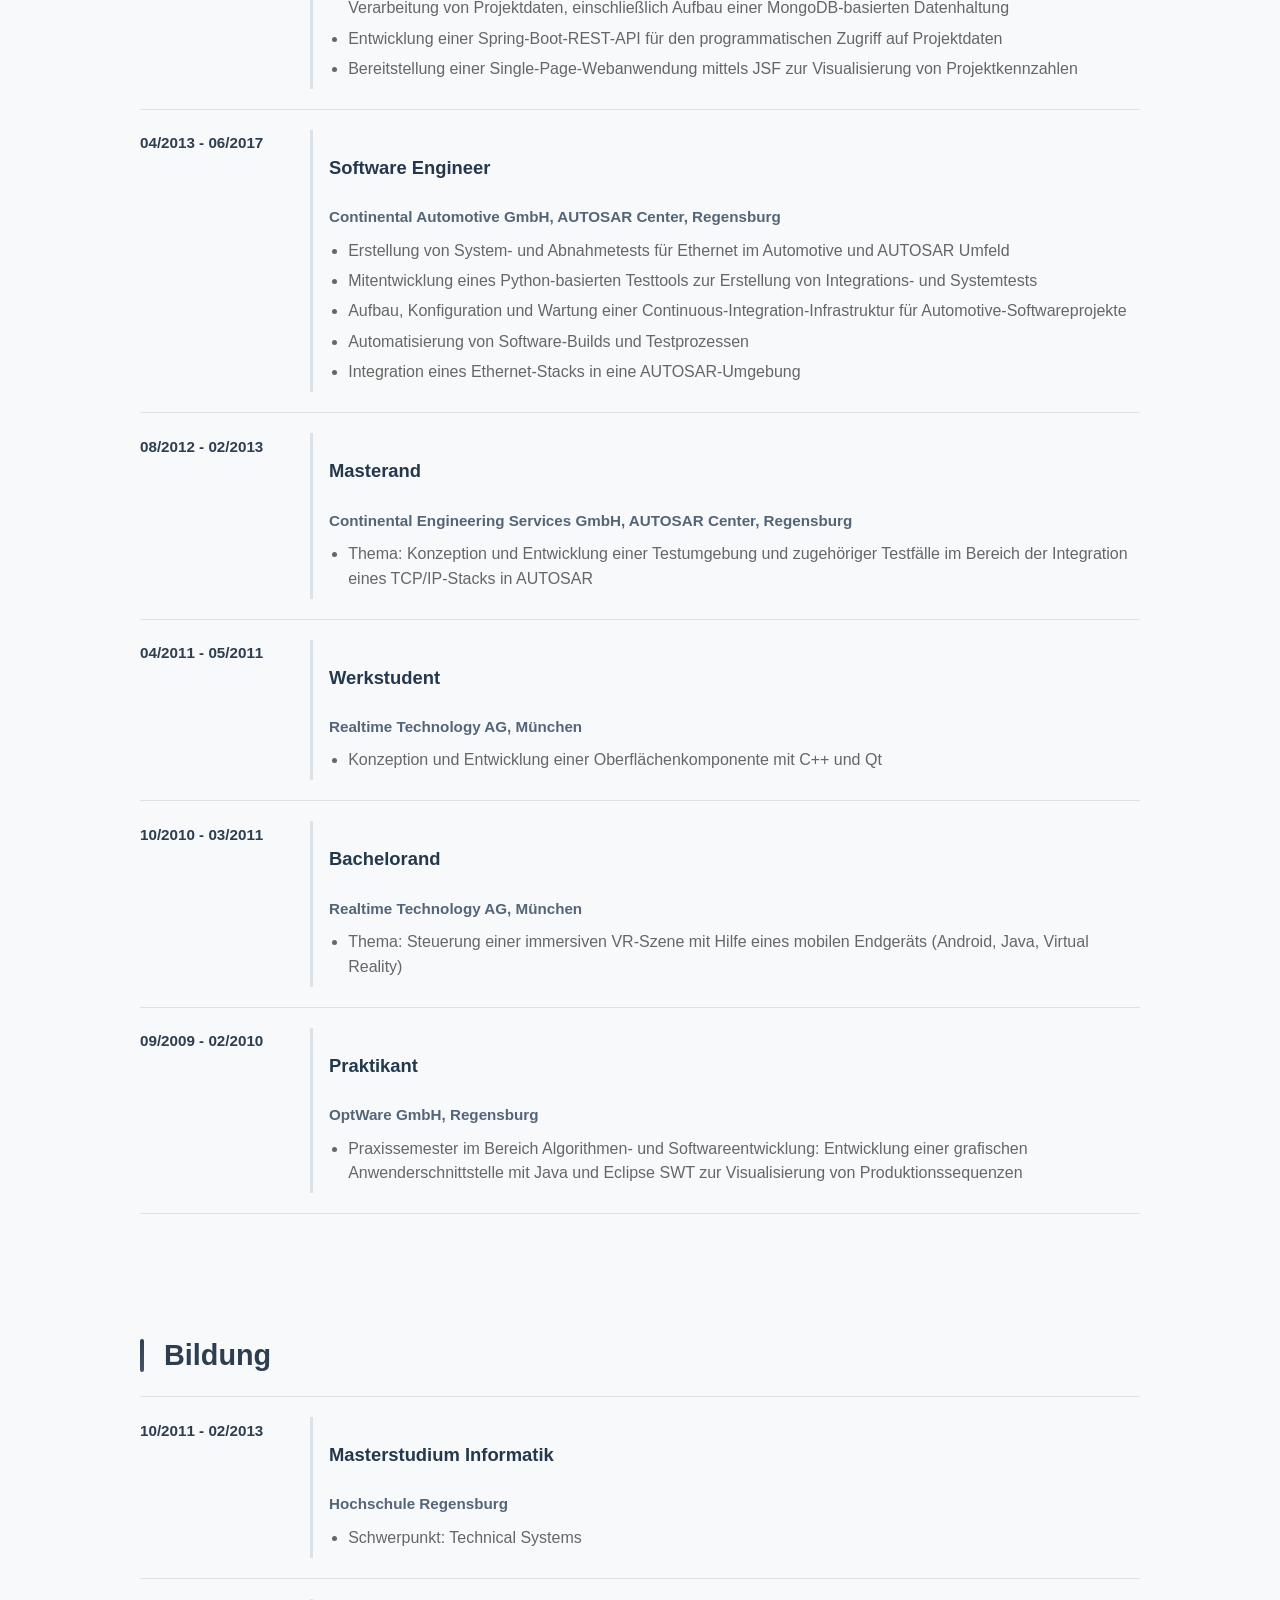
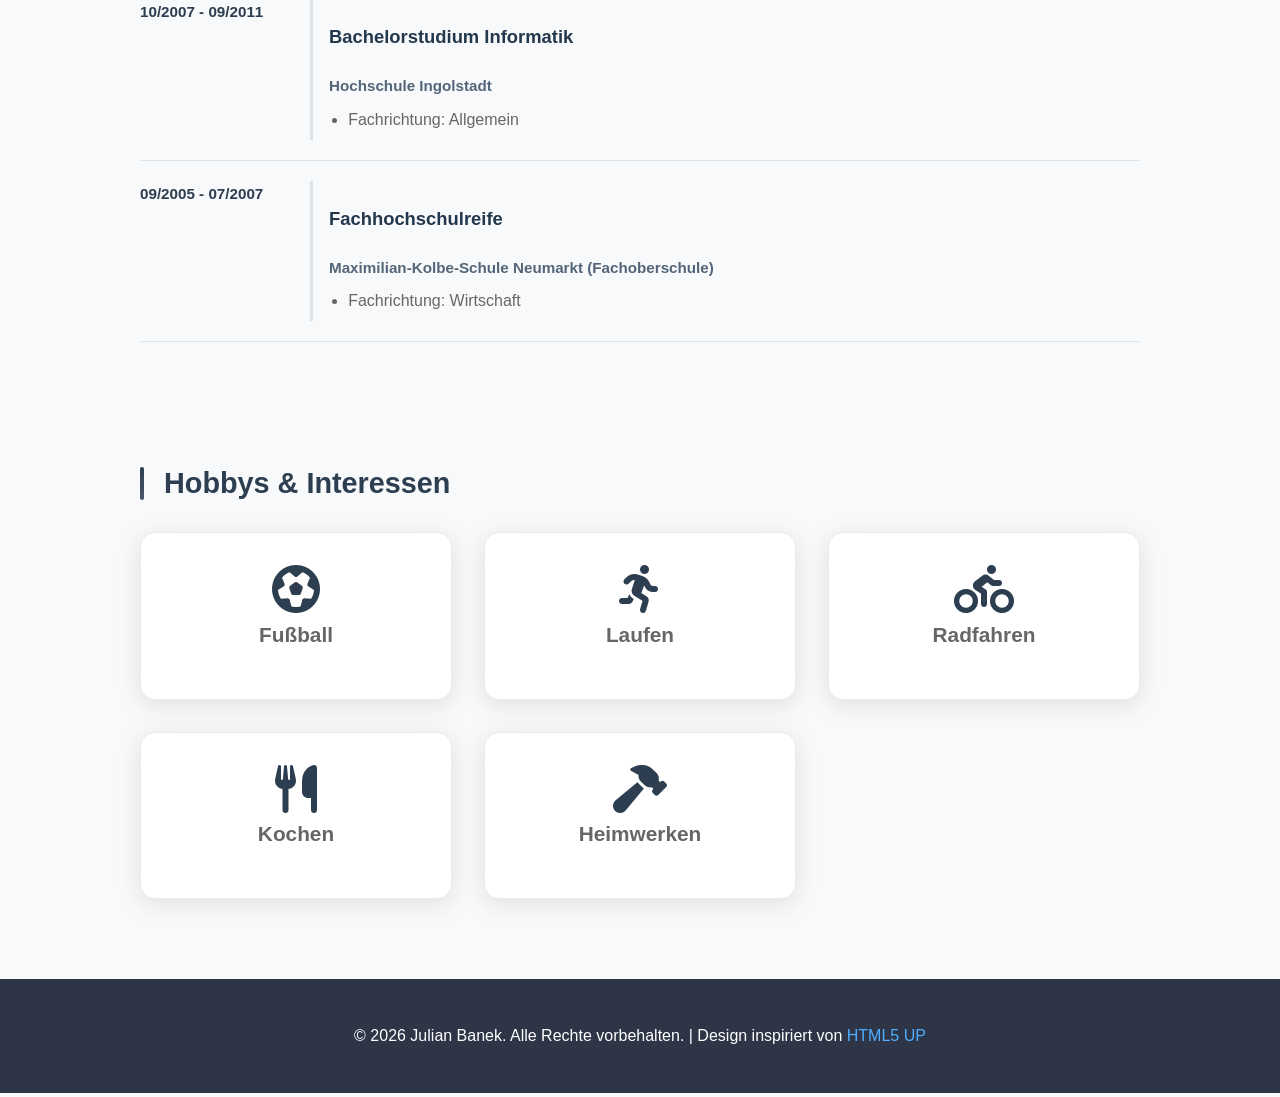
==== commit f648a72d: "Fix print version" ====
--- a/index.html
+++ b/index.html
@@ -55,11 +55,12 @@
 						<div class="hero__content">
 							<img class="hero__portrait" src="images/avatar.jpg" alt="Julian Banek" />
 							<div class="hero__intro">
-								<p class="hero__eyebrow">SOFTWARE ARCHITECT</p>
+								<p class="hero__eyebrow">SENIOR SOFTWARE ENGINEER</p>
 								<h2 class="hero__title">Julian <span>Banek.</span></h2>
 								<ul class="hero__tags" aria-label="Schwerpunkte">
 									<li>Software Engineering</li>
-									<li>Softwarearchitektur</li>
+									<li>Software Architektur</li>
+									<li>Backend</li>
 									<li>CI/CD</li>
 									<li>Entwicklungs- &amp; Build-Toolchains</li>
 								</ul>
@@ -128,6 +129,7 @@
 				
 				<h3 class="profile-heading">Profil</h3>
 				<div class="info-box">
+					<p class="profile-intro">Senior Software Engineer mit über 13 Jahren Erfahrung in der professionellen Softwareentwicklung mit Schwerpunkt auf Backend-Entwicklung, Softwarearchitektur und Automatisierung</p>
 					<ul class="profile-highlights">
 						<li class="profile-highlight">
 							<i class="fas fa-check-circle profile-highlight-icon"></i>
@@ -156,7 +158,7 @@
 					<div class="skills-grid">
 						<div class="skill-card">
 							<i class="fas fa-ruler-combined icon"></i>
-							<h4>Softwareentwicklung und Architektur</h4>
+							<h4>Software Engineering und Architektur</h4>
 							<ul>
 								<li><b>Prinzipien &amp; Praktiken:</b> SOLID, KISS, SoC, Clean Code &amp; Code Reviews</li>
 								<li><b>Paradigmen:</b> Objektorientierte Programmierung, Design Patterns</li>
--- a/assets/css/cv.css
+++ b/assets/css/cv.css
@@ -1,4 +1,9 @@
 /* Page-specific CV styles extracted from index.html. */
+:root {
+	/* Einheitliche Farbe fuer Fliesstext (Profil, Steckbrief, Skills, Erfahrung, Hobbys) */
+	--text-body: #666;
+}
+
 body {
 	margin: 0;
 	padding: 0;
@@ -377,10 +382,10 @@
 
 .hero__tags li {
 	padding: 0.45rem 0.7rem;
-	border: 1px solid rgba(255, 255, 255, 0.82);
+	border: 1px solid rgba(255, 255, 255, 0.2);
 	border-radius: 6px;
-	color: #27364a;
-	background: #f3f6fc;
+	color: #e5edf6;
+	background: rgba(255, 255, 255, 0.08);
 	font-size: 0.78rem;
 	font-weight: 600;
 }
@@ -585,9 +590,28 @@
 	margin: 0 auto 0.6rem;
 }
 
+.skill-card h4 {
+	font-size: 1.3rem;
+	color: #2c3e50;
+	margin: 0 0 1.25rem;
+	font-weight: 600;
+}
+
+.skill-card p {
+	color: var(--text-body);
+	line-height: 1.6;
+	margin: 0;
+}
+
+.skill-card ul {
+	text-align: left;
+	margin: 0;
+	padding-left: 1.5rem;
+}
+
 .skill-card li {
 	margin-bottom: 0.85rem;
-	color: #666;
+	color: var(--text-body);
 }
 
 .skill-card li b {
@@ -595,6 +619,9 @@
 	font-weight: normal;
 	margin-bottom: 0.1rem;
 }
+
+/* Hobbys: Beschriftung wie Fliesstext */
+#hobbies .skill-card h4 { color: var(--text-body); }
 
 /* Info Box */
 .info-box {
@@ -620,6 +647,7 @@
 	gap: 1rem;
 	padding: 1rem;
 	border-radius: 10px;
+	color: var(--text-body);
 	transition: background 0.3s ease;
 }
 
@@ -642,6 +670,11 @@
 
 /* Profile presentation */
 .profile-heading { margin-top: 3rem; }
+.profile-intro {
+	color: var(--text-body);
+	line-height: 1.8;
+	margin: 0 0 1.25rem 0;
+}
 .profile-highlights {
 	list-style: none;
 	padding: 0;
@@ -652,6 +685,7 @@
 	display: flex;
 	align-items: flex-start;
 	gap: 1rem;
+	color: var(--text-body);
 }
 .profile-highlight-icon {
 	color: #2c3e50;
@@ -770,7 +804,7 @@
 
 .timeline-content li {
 	margin-bottom: 0.35rem;
-	color: #5f6872;
+	color: var(--text-body);
 	line-height: 1.55;
 }
 
@@ -924,15 +958,20 @@
 @media print {
 	@page {
 		size: A4;
-		margin: 0.95cm;
+		margin: 1.2cm;
 
 		@bottom-center {
 			content: "- " counter(page) " -";
 			font-family: "Segoe UI", Tahoma, sans-serif;
-			font-size: 9px;
+			font-size: 13.7px; /* 9px nach html-zoom 0.658 */
 			color: #687482;
 		}
 	}
+
+	/* main-Layout: Edge skaliert die Seite dort auf ca. 66 % (Shrink-to-fit).
+	   Hier explizit nachgebildet; der Hero wird wieder auf 100 % zurueckskaliert. */
+	html { zoom: 0.658; }
+	.hero { zoom: 1.52; }
 
 	/* Farben und Animationen */
 	*, *::before, *::after {
@@ -951,8 +990,8 @@
 	}
 
 	body {
-		font-size: 9.7px;
-		line-height: 1.3;
+		font-size: 10.5px;
+		line-height: 1.4;
 		background: white !important;
 	}
 
@@ -967,7 +1006,19 @@
 	.info-box p,
 	.info-box li,
 	.skill-card li,
-	.timeline-content li { font-size: 9.5px !important; }
+	.timeline-content li { font-size: 10.5px !important; }
+	.profile-intro {
+		line-height: 1.45 !important;
+		margin-bottom: 0.5rem !important;
+	}
+	.profile-highlight {
+		gap: 0.6rem !important;
+		padding: 0.3rem 0 !important;
+	}
+	.profile-highlight-icon {
+		font-size: 0.95rem !important;
+		margin-top: 0.15rem !important;
+	}
 	.hero {
 		margin-bottom: 0.45rem !important;
 		left: auto !important;
@@ -1008,21 +1059,6 @@
 	.hero__description { color: #d1d9e4 !important; font-size: 9px !important; line-height: 1.25 !important; }
 	.hero__tags { margin: 0.35rem 0 !important; }
 	.hero__tags li { border-color: #dbe2e8 !important; color: #2c3e50 !important; }
-	#about .profile-heading,
-	#about .profile-heading + .info-box { display: none !important; }
-	#about > .container > h3 { margin: 0.65rem 0 0.25rem !important; }
-	#about .info-box { padding: 0.3rem !important; margin: 0.25rem 0 0.4rem !important; }
-	#about .info-list { grid-template-columns: repeat(3, minmax(0, 1fr)) !important; gap: 0.2rem !important; }
-	#about .info-list li { padding: 0.2rem !important; gap: 0.3rem !important; font-size: 8.5px !important; }
-	#about .info-list i { font-size: 0.85rem !important; }
-	.profile-highlight {
-		gap: 0.4rem !important;
-		padding: 0.2rem 0 !important;
-	}
-	.profile-highlight-icon {
-		font-size: 0.8rem !important;
-		margin-top: 0.1rem !important;
-	}
 
 	.site-header { display: none !important; }
 
@@ -1054,7 +1090,7 @@
 		page-break-inside: avoid;
 	}
 	#hobbies { page-break-before: auto; }
-	#hobbies { padding-top: 0.5rem !important; }
+	#hobbies { padding-top: 1.25rem !important; }
 
 	.timeline-item,
 	.timeline-content,
@@ -1070,7 +1106,7 @@
 		grid-template-columns: 95px minmax(0, 1fr) !important;
 		gap: 0.5rem !important;
 		width: 100% !important;
-		padding: 0.25rem 0 !important;
+		padding: 0.55rem 0 !important;
 		page-break-inside: avoid;
 	}
 	#experience .timeline.is-timeline .timeline-item,
@@ -1079,7 +1115,7 @@
 		display: grid !important;
 		grid-template-columns: 95px minmax(0, 1fr) !important;
 		gap: 0.5rem !important;
-		padding: 0.25rem 0 !important;
+		padding: 0.55rem 0 !important;
 	}
 	#experience .timeline.is-timeline .timeline-date,
 	#experience .timeline.is-timeline .timeline-content {
@@ -1097,32 +1133,24 @@
 	}
 
 	.timeline-date {
-		font-size: 9px !important;
+		font-size: 10px !important;
 		line-height: 1.4 !important;
 		padding-top: 0.05rem !important;
 	}
 
 	.timeline-content h4 {
-		font-size: 10px !important;
+		font-size: 11px !important;
 		margin-bottom: 0.15rem !important;
 	}
 
 	.timeline-content h5 {
-		font-size: 9.5px !important;
+		font-size: 10.5px !important;
+		margin-bottom: 0.3rem !important;
+	}
+
+	.timeline-content li {
 		margin-bottom: 0.2rem !important;
-	}
-
-	.timeline-content li {
-		margin-bottom: 0.12rem !important;
-		line-height: 1.22 !important;
-	}
-	#experience .timeline-date { font-size: 9px !important; line-height: 1.2 !important; }
-	#experience .timeline-content h4 { font-size: 10px !important; }
-	#experience .timeline-content h5 { font-size: 9px !important; margin-bottom: 0.12rem !important; line-height: 1.2 !important; }
-	#experience .timeline-content li {
-		font-size: 9px !important;
-		margin-bottom: 0.08rem !important;
-		line-height: 1.18 !important;
+		line-height: 1.35 !important;
 	}
 
 	/* Beim Drucken immer die kompakte Listenansicht verwenden. */
@@ -1163,53 +1191,42 @@
 	/* ── Skills Grid: drei Spalten für besser lesbare Karten ── */
 	.skills-grid {
 		grid-template-columns: repeat(3, minmax(0, 1fr)) !important;
-		align-items: stretch !important;
-		gap: 0.3rem !important;
-		margin: 0.55rem 0 !important;
-	}
-	#skills { padding-top: 0 !important; }
-	#skills h3 { margin: 0.25rem 0 0.4rem !important; }
+		gap: 0.4rem !important;
+		margin: 0.5rem 0 !important;
+	}
 
 	.skill-card {
-		padding: 0.45rem !important;
-		text-align: center !important;
+		padding: 0.55rem !important;
 		box-shadow: none !important;
 		border: 1px solid #ddd !important;
 	}
 
 	.skill-card li {
-		font-size: 9.5px !important;
-		line-height: 1.25 !important;
-		margin-bottom: 0.2rem !important;
+		line-height: 1.3 !important;
+		margin-bottom: 0.3rem !important;
 	}
 
 	.skill-card .icon {
 		display: block !important;
-		font-size: 1.2rem !important;
+		font-size: 1.4rem !important;
 		line-height: 1 !important;
-		margin: 0 auto 0.28rem !important;
+		margin: 0 auto 0.35rem !important;
 	}
 
 	.skill-card h4 {
-		font-size: 0.76rem !important;
-		line-height: 1.15 !important;
-		margin: 0 0 0.42rem !important;
-	}
-	.skill-card ul {
-		margin: 0 !important;
-		padding-left: 1rem !important;
-		text-align: left !important;
+		font-size: 0.8rem !important;
+		margin: 0 0 0.8rem !important;
 	}
 
 	/* ── Info-Liste ── */
 	.info-box {
-		padding: 0.6rem !important;
-		margin: 0.4rem 0 !important;
+		padding: 0.75rem !important;
+		margin: 0.5rem 0 !important;
 	}
 
 	.info-list {
 		grid-template-columns: repeat(3, 1fr) !important;
-		gap: 0.3rem !important;
+		gap: 0.5rem !important;
 	}
 
 	.info-list li {
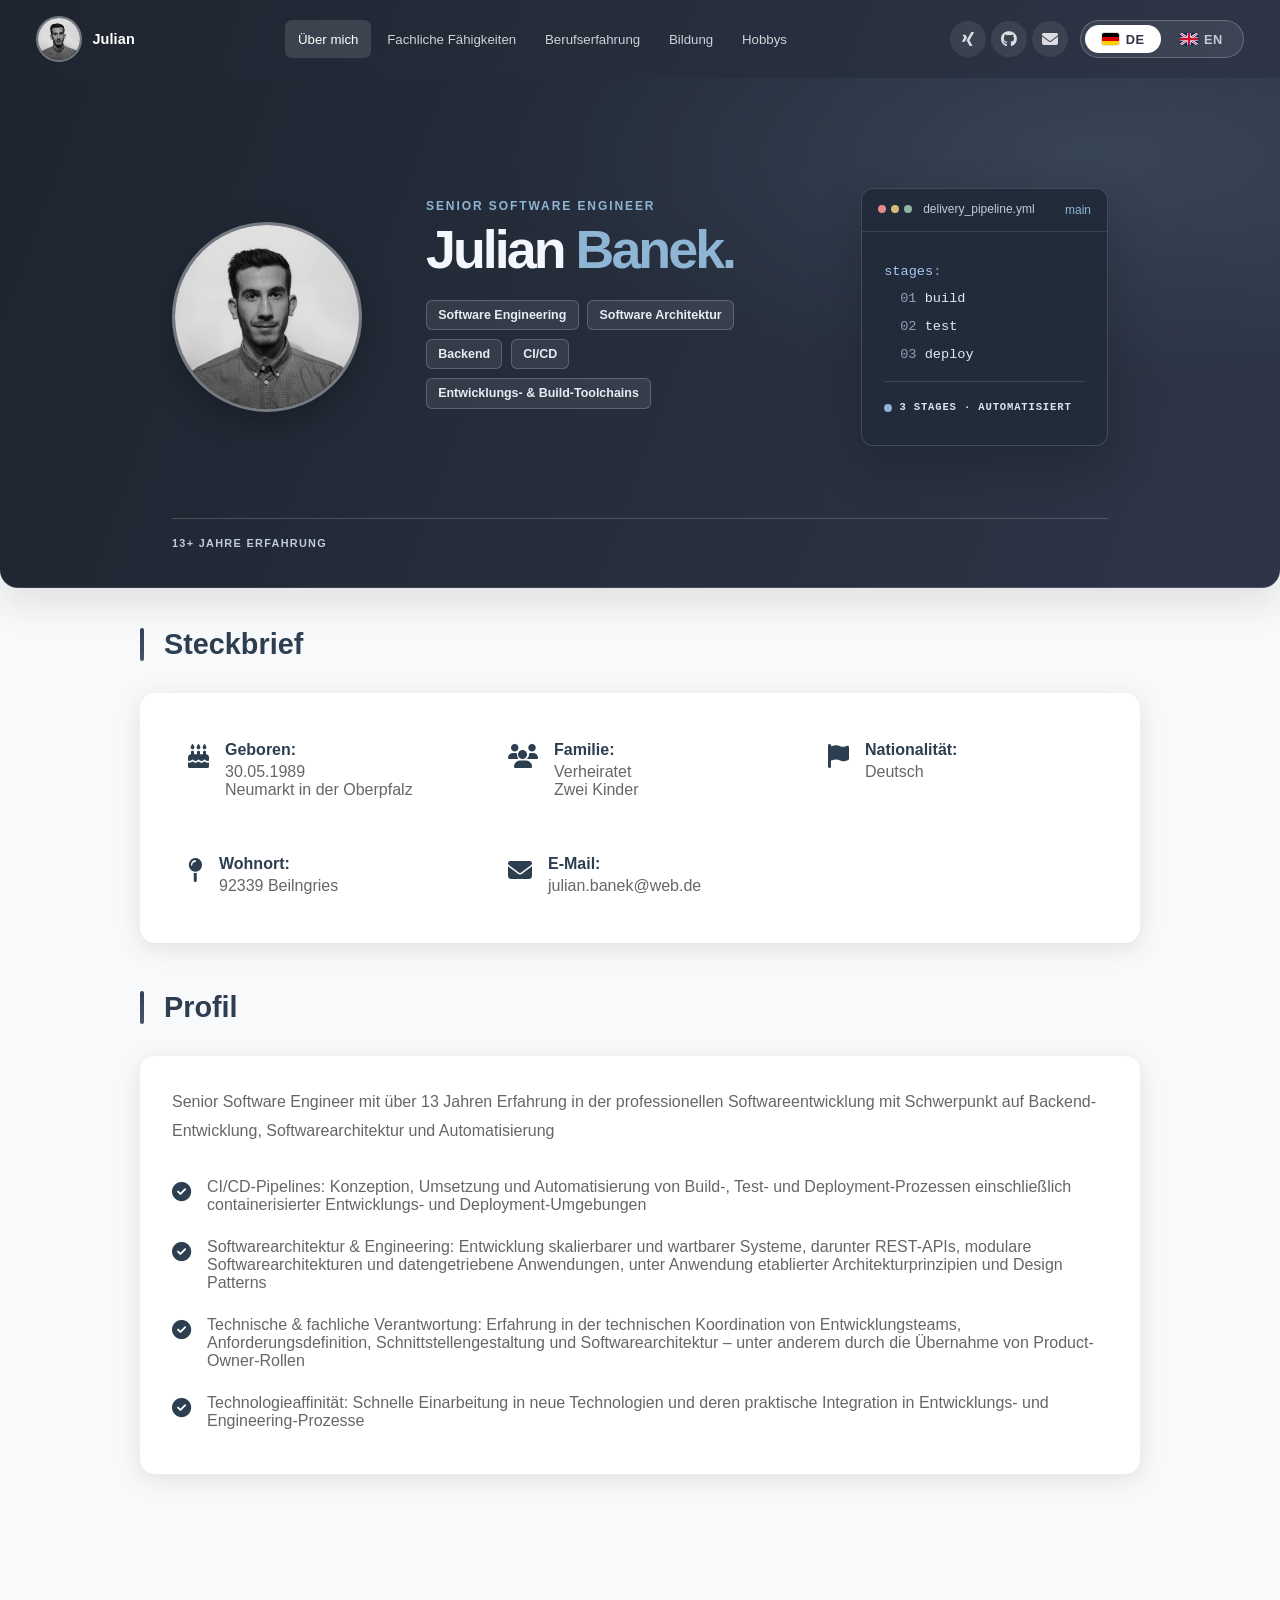
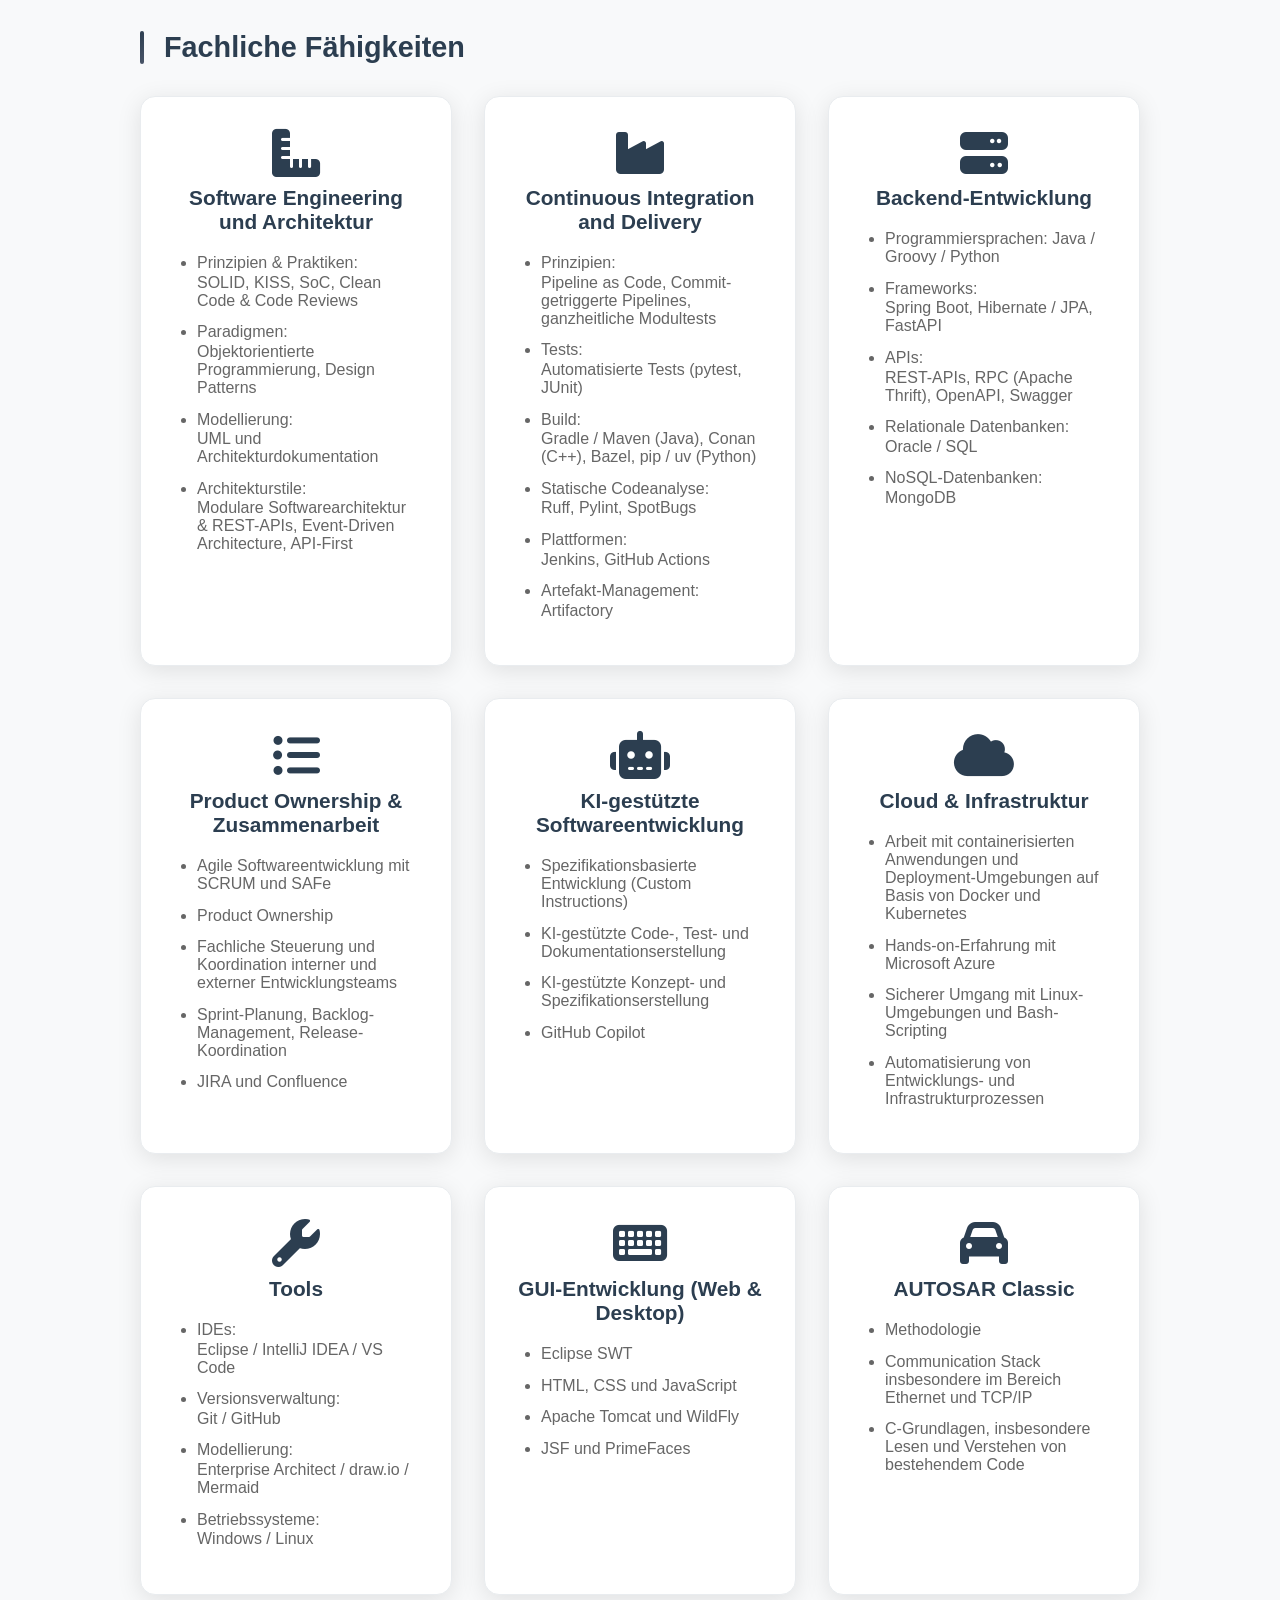
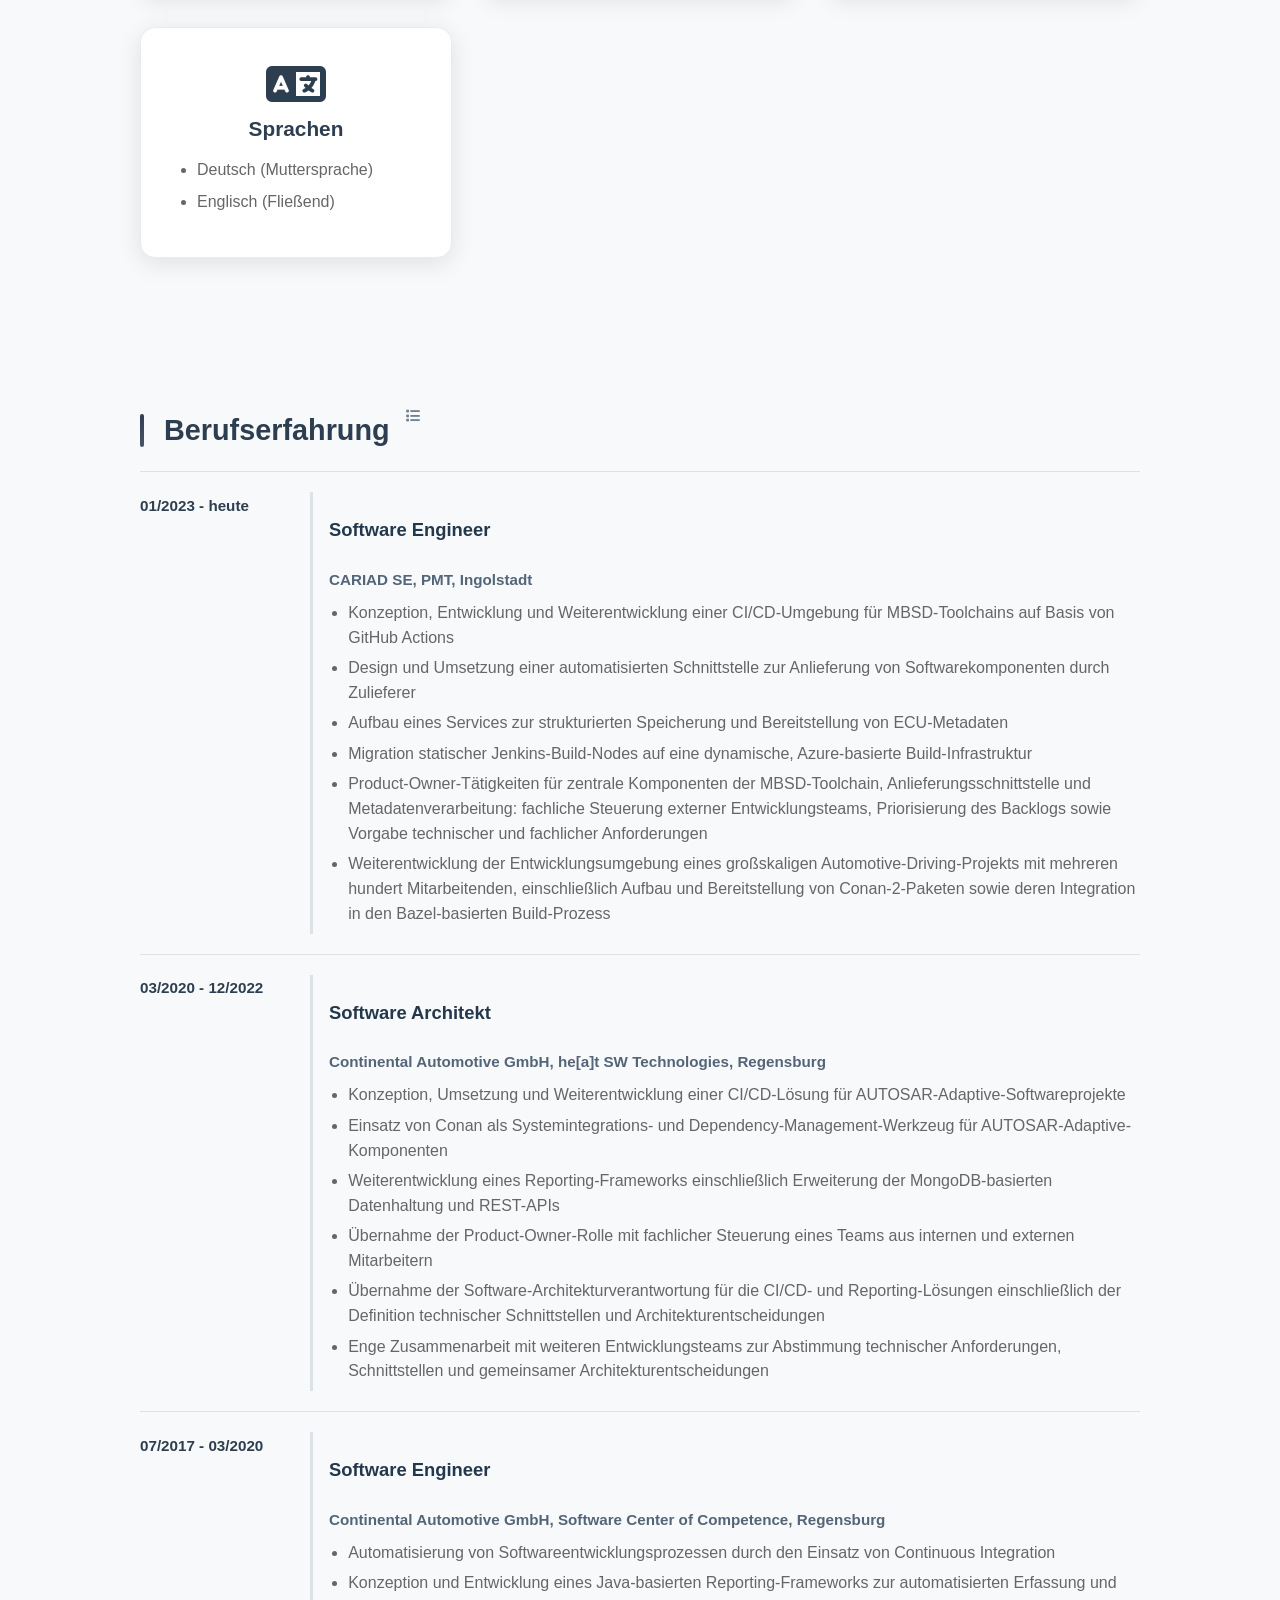
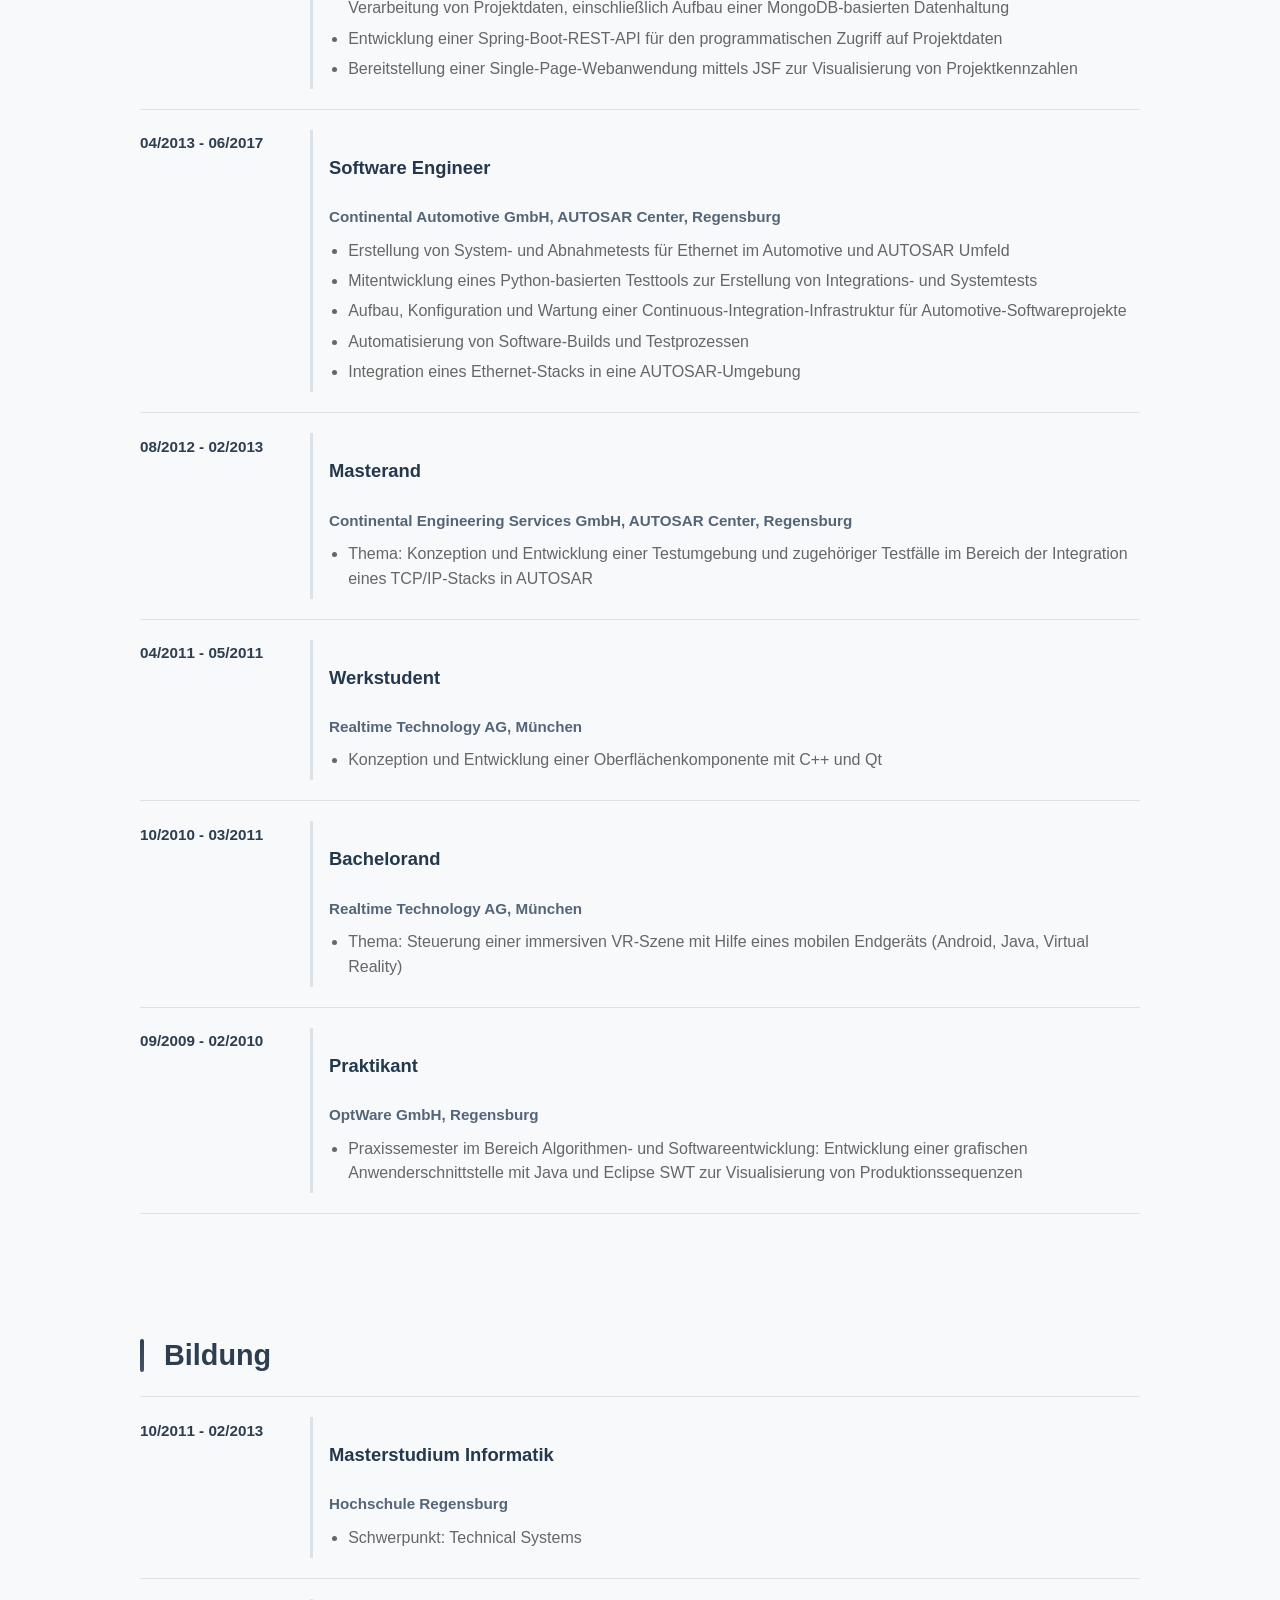
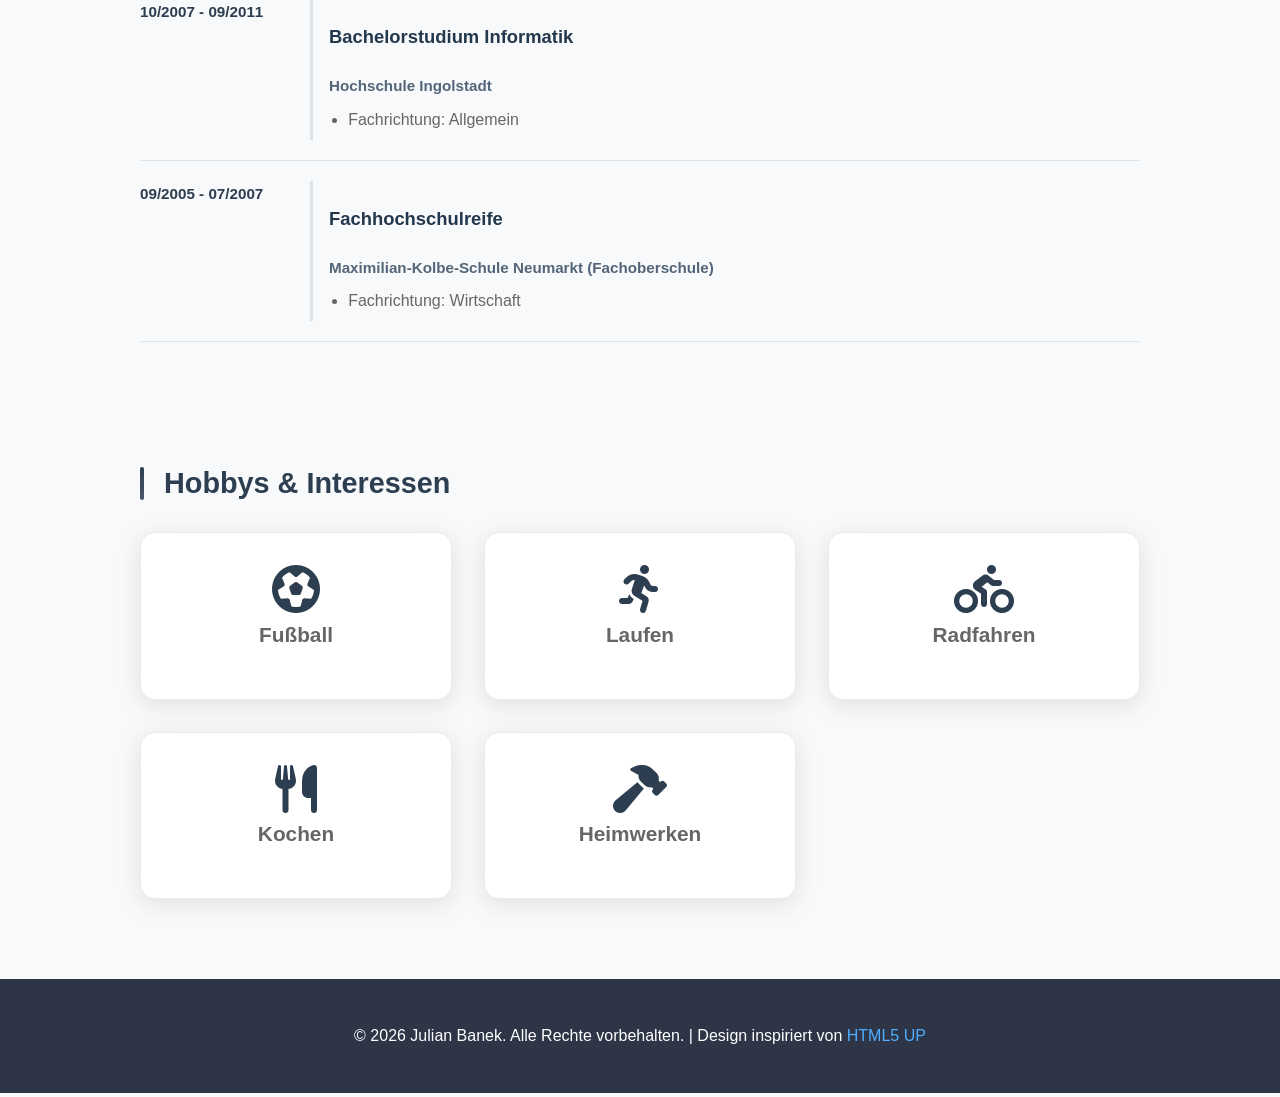
==== commit 9a609cdd: "Improve mobile version" ====
--- a/index.html
+++ b/index.html
@@ -13,6 +13,8 @@
 		<!-- Preload critical images -->
 		<link rel="preload" as="image" href="images/avatar.jpg" />
 		<link rel="stylesheet" href="assets/css/cv.css" />
+		<link rel="stylesheet" href="assets/css/cv-hero.css" />
+		<link rel="stylesheet" href="assets/css/cv-print.css" />
 		<script src="assets/js/cv.js" defer></script>
 	</head>
 	<body>
@@ -49,8 +51,7 @@
 		<div class="main-content">
 			<!-- About Section -->
 			<section id="about" class="section">
-				<div class="container">
-					<!-- <h2><span class="typewriter-text" data-i18n="about.greeting">Hallo, ich bin Julian.</span></h2> <!-- IGNORE -->
+				<!-- <h2><span class="typewriter-text" data-i18n="about.greeting">Hallo, ich bin Julian.</span></h2> -->
 					<header class="hero">
 						<div class="hero__content">
 							<img class="hero__portrait" src="images/avatar.jpg" alt="Julian Banek" />
@@ -84,6 +85,7 @@
 						<div class="hero__footer"><span>13+ JAHRE ERFAHRUNG</span></div>
 					</header>
 
+				<div class="container">
 					<h3 data-i18n="about.facts">Steckbrief</h3>
 					<div class="info-box">
 						<ul class="info-list">
--- a/assets/css/cv.css
+++ b/assets/css/cv.css
@@ -252,252 +252,6 @@
 	padding: 0 2rem;
 }
 
-/* Profile presentation */
-.hero {
-	--hero-bg: #1e2530;
-	--hero-panel: #222b3a;
-	--hero-text: #f3f6fc;
-	--hero-muted: #c0cad8;
-	--hero-accent: #8fb5d5;
-
-	position: relative;
-	box-sizing: border-box;
-	left: 50%;
-	width: 100vw;
-	overflow: hidden;
-	margin: 0 0 2.5rem -50vw;
-	padding: clamp(1.35rem, 3vw, 2.5rem) max(2rem, calc((100vw - 1000px) / 2 + 2rem));
-	border: 0;
-	border-bottom: 1px solid rgba(255, 255, 255, 0.12);
-	border-radius: 0 0 18px 18px;
-	color: var(--hero-text);
-	background:
-		radial-gradient(ellipse at 85% 15%, rgba(143, 181, 213, 0.14), transparent 38%),
-		linear-gradient(110deg, #1e2530 0%, #2d3547 100%);
-	box-shadow: 0 18px 32px rgba(30, 37, 48, 0.1);
-}
-
-.hero *,
-.hero *::before,
-.hero *::after { box-sizing: border-box; }
-
-.hero__top,
-.hero__footer {
-	display: flex;
-	align-items: center;
-	justify-content: space-between;
-	gap: 1rem;
-}
-
-.hero__status,
-.hero__footer {
-	color: var(--hero-muted);
-	font-size: 0.68rem;
-	font-weight: 600;
-	letter-spacing: 0.12em;
-}
-
-.hero__status-dot {
-	display: inline-block;
-	width: 8px;
-	height: 8px;
-	margin-right: 0.45rem;
-	border-radius: 50%;
-	background: var(--hero-accent);
-	vertical-align: middle;
-}
-
-.hero__content {
-	display: grid;
-	grid-template-columns: clamp(150px, 17vw, 190px) minmax(0, 1.2fr) minmax(230px, 0.8fr);
-	align-items: center;
-	gap: clamp(2rem, 5vw, 4rem);
-	padding: clamp(2.5rem, 6vw, 4.5rem) 0;
-}
-
-.hero__portrait {
-	display: block;
-	width: 100%;
-	max-width: 190px;
-	aspect-ratio: 1;
-	border: 3px solid rgba(255,255,255,0.38);
-	border-radius: 50%;
-	object-fit: cover;
-	box-shadow: 0 12px 32px rgba(0,0,0,0.25);
-	cursor: zoom-in;
-	opacity: calc(1 - var(--avatar-transfer, 0));
-	will-change: opacity;
-}
-
-.hero__intro,
-.hero-terminal {
-	animation: heroEnter 0.75s cubic-bezier(0.2, 0.7, 0.2, 1) both;
-}
-
-.hero-terminal { animation-delay: 0.12s; }
-
-@keyframes heroEnter {
-	from { opacity: 0; transform: translateY(18px); }
-	to { opacity: 1; transform: translateY(0); }
-}
-
-.hero__eyebrow {
-	margin: 0;
-	color: var(--hero-accent);
-	font-size: 0.75rem;
-	font-weight: 700;
-	letter-spacing: 0.16em;
-}
-
-.hero__title {
-	margin: 0.5rem 0 1rem;
-	color: var(--hero-text);
-	font-size: clamp(2.4rem, 4.2vw, 3.8rem);
-	font-weight: 750;
-	line-height: 1.05;
-	letter-spacing: -0.055em;
-	text-align: left;
-	white-space: nowrap;
-}
-
-.hero__title::after { display: none; }
-.hero__title span { color: var(--hero-accent); }
-
-.hero__description {
-	max-width: 34rem;
-	margin: 0;
-	color: var(--hero-muted);
-	font-size: clamp(1rem, 1.7vw, 1.1rem);
-	line-height: 1.75;
-}
-
-.hero__tags {
-	display: flex;
-	flex-wrap: wrap;
-	gap: 0.55rem;
-	list-style: none;
-	margin: 1.4rem 0 1.7rem;
-	padding: 0;
-}
-
-.hero__tags li {
-	padding: 0.45rem 0.7rem;
-	border: 1px solid rgba(255, 255, 255, 0.2);
-	border-radius: 6px;
-	color: #e5edf6;
-	background: rgba(255, 255, 255, 0.08);
-	font-size: 0.78rem;
-	font-weight: 600;
-}
-
-.hero-terminal {
-	overflow: hidden;
-	border: 1px solid rgba(255, 255, 255, 0.15);
-	border-radius: 12px;
-	background: var(--hero-panel);
-	box-shadow: 0 20px 50px rgba(0, 0, 0, 0.2);
-}
-
-.hero-terminal__header {
-	display: flex;
-	align-items: center;
-	gap: 0.7rem;
-	padding: 0.85rem 1rem;
-	border-bottom: 1px solid rgba(255, 255, 255, 0.1);
-	color: var(--hero-muted);
-	font-size: 0.75rem;
-}
-
-.hero-terminal__dots {
-	display: flex;
-	gap: 5px;
-}
-
-.hero-terminal__dots i {
-	width: 8px;
-	height: 8px;
-	border-radius: 50%;
-	background: #718096;
-}
-
-.hero-terminal__dots i:first-child { background: #e58b8b; }
-.hero-terminal__dots i:nth-child(2) { background: #d7b978; }
-.hero-terminal__dots i:nth-child(3) { background: #8fb5a0; }
-
-.hero-terminal__branch {
-	margin-left: auto;
-	color: var(--hero-accent);
-}
-
-.hero-terminal__body {
-	padding: 1.2rem 1.4rem;
-	font-family: Consolas, "SFMono-Regular", monospace;
-	font-size: 0.85rem;
-}
-
-.hero-terminal__body p { margin: 0.8rem 0; }
-.hero-terminal__comment,
-.hero-code-muted { color: #91a0b4; }
-.hero-code-key { color: #a9c6f3; }
-.hero-terminal__step { padding-left: 1rem; color: #e1e9f3; }
-
-.hero-terminal__divider {
-	height: 1px;
-	margin: 1.2rem 0;
-	background: rgba(255, 255, 255, 0.12);
-}
-
-.hero-terminal__result {
-	color: #dce5ef;
-	font-size: 0.66rem;
-	font-weight: 700;
-	letter-spacing: 0.08em;
-}
-
-.hero__footer {
-	justify-content: flex-start;
-	padding-top: 1.1rem;
-	border-top: 1px solid rgba(255, 255, 255, 0.18);
-}
-
-@media (max-width: 1150px) {
-	.hero__content {
-		grid-template-columns: clamp(130px, 17vw, 170px) minmax(0, 1fr);
-		gap: 1.5rem;
-	}
-	.hero__portrait { grid-column: 1; grid-row: 1; }
-	.hero__intro { grid-column: 2; grid-row: 1; }
-	.hero-terminal { grid-column: 1 / -1; }
-}
-
-@media (max-width: 700px) {
-	.hero { border-radius: 12px; }
-	.hero__content {
-		grid-template-columns: clamp(82px, 25vw, 120px) minmax(0, 1fr);
-		align-items: start;
-		gap: 1rem;
-		padding: 1.5rem 0;
-	}
-	.hero__portrait { grid-column: 1; grid-row: 1; }
-	.hero__intro { grid-column: 2; grid-row: 1; }
-	.hero__title { font-size: clamp(1.35rem, 7vw, 2.4rem); }
-	.hero-terminal { grid-column: 1 / -1; }
-	.hero__description { font-size: 0.98rem; line-height: 1.6; }
-	.hero__tags { gap: 0.4rem; margin: 1rem 0 1.2rem; }
-	.hero__footer { padding-top: 0.8rem; }
-	.hero-terminal__body { padding: 0.9rem 1.1rem; }
-	.hero-terminal__body p { margin: 0.45rem 0; }
-	.hero-terminal__divider { margin: 0.85rem 0; }
-}
-
-@media (prefers-reduced-motion: reduce) {
-	.hero *,
-	.section {
-		animation: none !important;
-		transition: none !important;
-	}
-}
-
 @keyframes typewriter {
 	from { width: 0; }
 	to { width: 100%; }
@@ -539,7 +293,6 @@
 	margin: 1rem auto;
 	border-radius: 2px;
 }
-
 h3 {
 	font-size: 1.8rem;
 	color: #2c3e50;
@@ -954,330 +707,8 @@
 	.section { scroll-margin-top: 132px; }
 }
 
-/* Print Styles */
-@media print {
-	@page {
-		size: A4;
-		margin: 1.2cm;
-
-		@bottom-center {
-			content: "- " counter(page) " -";
-			font-family: "Segoe UI", Tahoma, sans-serif;
-			font-size: 13.7px; /* 9px nach html-zoom 0.658 */
-			color: #687482;
-		}
-	}
-
-	/* main-Layout: Edge skaliert die Seite dort auf ca. 66 % (Shrink-to-fit).
-	   Hier explizit nachgebildet; der Hero wird wieder auf 100 % zurueckskaliert. */
-	html { zoom: 0.658; }
-	.hero { zoom: 1.52; }
-
-	/* Farben und Animationen */
-	*, *::before, *::after {
-		animation: none !important;
-		transition: none !important;
-		print-color-adjust: exact !important;
-		-webkit-print-color-adjust: exact !important;
-	}
-
-	/* Reset the JS-controlled fade-in state for print. */
-	.section,
-	.section.fade-in-pending {
-		opacity: 1 !important;
-		transform: none !important;
-		background: #fff !important;
-	}
-
-	body {
-		font-size: 10.5px;
-		line-height: 1.4;
-		background: white !important;
-	}
-
-	.info-box {
-		background: #fff !important;
-		box-shadow: none !important;
-		border: 1px solid #e3e7eb !important;
-	}
-
-	.info-list li,
-	.info-list li:hover { background: transparent !important; }
-	.info-box p,
-	.info-box li,
-	.skill-card li,
-	.timeline-content li { font-size: 10.5px !important; }
-	.profile-intro {
-		line-height: 1.45 !important;
-		margin-bottom: 0.5rem !important;
-	}
-	.profile-highlight {
-		gap: 0.6rem !important;
-		padding: 0.3rem 0 !important;
-	}
-	.profile-highlight-icon {
-		font-size: 0.95rem !important;
-		margin-top: 0.15rem !important;
-	}
-	.hero {
-		margin-bottom: 0.45rem !important;
-		left: auto !important;
-		width: auto !important;
-		margin-left: 0 !important;
-		padding: 0.45rem 0.65rem !important;
-		border: 0 !important;
-		border-radius: 8px !important;
-		background: linear-gradient(110deg, #1e2530 0%, #2d3547 100%) !important;
-		box-shadow: none !important;
-		color: #f3f6fc !important;
-		page-break-inside: avoid;
-	}
-	.hero__top,
-	.hero-terminal,
-	.hero__footer,
-	.hero__tags { display: none !important; }
-	.hero__content {
-		display: grid !important;
-		grid-template-columns: 58px minmax(0, 1fr) !important;
-		align-items: center !important;
-		gap: 0.6rem !important;
-		padding: 0 !important;
-	}
-	.hero__portrait {
-		display: block !important;
-		width: 54px !important;
-		height: 54px !important;
-		opacity: 1 !important;
-		border: 1px solid rgba(255,255,255,0.5) !important;
-		border-radius: 50% !important;
-		object-fit: cover !important;
-	}
-	.hero__title { margin: 0.05rem 0 0.12rem !important; color: #f3f6fc !important; font-size: 1.25rem !important; text-align: left !important; }
-	.hero__title::after { display: none !important; }
-	.hero__title span { color: #8fb5d5 !important; }
-	.hero__eyebrow { color: #8fb5d5 !important; font-size: 7px !important; }
-	.hero__description { color: #d1d9e4 !important; font-size: 9px !important; line-height: 1.25 !important; }
-	.hero__tags { margin: 0.35rem 0 !important; }
-	.hero__tags li { border-color: #dbe2e8 !important; color: #2c3e50 !important; }
-
-	.site-header { display: none !important; }
-
-	/* ── Main Content ── */
-	.main-content { margin-left: 0 !important; }
-	/* Typewriter-Effekt deaktivieren */
-	.typewriter-text {
-		border-right: none !important;
-		white-space: normal !important;
-		overflow: visible !important;
-		animation: none !important;
-	}
-
-	/* ── Sektionen ── */
-	.section { padding: 0.5rem 0 !important; }
-	.resume-view-toggle { display: none !important; }
-	.container { padding: 0 0.5rem !important; }
-
-	/* Seitenumbrüche */
-	#skills { page-break-before: auto; }
-	#experience {
-		break-before: page;
-		page-break-before: always;
-	}
-	#education {
-		break-before: auto;
-		page-break-before: auto;
-		break-inside: avoid-page;
-		page-break-inside: avoid;
-	}
-	#hobbies { page-break-before: auto; }
-	#hobbies { padding-top: 1.25rem !important; }
-
-	.timeline-item,
-	.timeline-content,
-	.skill-card,
-	.info-box { page-break-inside: avoid; }
-
-	/* ── Erfahrung und Bildung: kompakte Datums-Liste ── */
-	.timeline { margin: 0.35rem auto 0 !important; }
-
-	.timeline-item,
-	.timeline-item.left,
-	.timeline-item.right {
-		grid-template-columns: 95px minmax(0, 1fr) !important;
-		gap: 0.5rem !important;
-		width: 100% !important;
-		padding: 0.55rem 0 !important;
-		page-break-inside: avoid;
-	}
-	#experience .timeline.is-timeline .timeline-item,
-	#experience .timeline.is-timeline .timeline-item.left,
-	#experience .timeline.is-timeline .timeline-item.right {
-		display: grid !important;
-		grid-template-columns: 95px minmax(0, 1fr) !important;
-		gap: 0.5rem !important;
-		padding: 0.55rem 0 !important;
-	}
-	#experience .timeline.is-timeline .timeline-date,
-	#experience .timeline.is-timeline .timeline-content {
-		grid-column: auto !important;
-		grid-row: auto !important;
-	}
-
-	.timeline-item::after { display: none !important; }
-
-	.timeline-content {
-		padding: 0 0 0 0.55rem !important;
-		border-left: 2px solid #dbe2e8 !important;
-		border-radius: 0 !important;
-		box-shadow: none !important;
-	}
-
-	.timeline-date {
-		font-size: 10px !important;
-		line-height: 1.4 !important;
-		padding-top: 0.05rem !important;
-	}
-
-	.timeline-content h4 {
-		font-size: 11px !important;
-		margin-bottom: 0.15rem !important;
-	}
-
-	.timeline-content h5 {
-		font-size: 10.5px !important;
-		margin-bottom: 0.3rem !important;
-	}
-
-	.timeline-content li {
-		margin-bottom: 0.2rem !important;
-		line-height: 1.35 !important;
-	}
-
-	/* Beim Drucken immer die kompakte Listenansicht verwenden. */
-	.timeline.is-timeline {
-		padding-top: 0 !important;
-		padding-left: 0 !important;
-		border-top: 1px solid #dbe2e8 !important;
-	}
-
-	.timeline.is-timeline::before { display: none !important; }
-
-	.timeline.is-timeline .timeline-item,
-	.timeline.is-timeline .timeline-item.left,
-	.timeline.is-timeline .timeline-item.right {
-		position: static !important;
-		border: 0 !important;
-		border-bottom: 1px solid #dbe2e8 !important;
-	}
-
-	.timeline.is-timeline .timeline-item::after { display: none !important; }
-
-	.timeline.is-timeline .timeline-date,
-	.timeline.is-timeline .timeline-content {
-		grid-column: auto !important;
-		grid-row: auto !important;
-	}
-
-	.timeline.is-timeline .timeline-date { text-align: left !important; }
-
-	.timeline.is-timeline .timeline-content {
-		background: transparent !important;
-		border: 0 !important;
-		border-left: 2px solid #dbe2e8 !important;
-		border-radius: 0 !important;
-		box-shadow: none !important;
-	}
-
-	/* ── Skills Grid: drei Spalten für besser lesbare Karten ── */
-	.skills-grid {
-		grid-template-columns: repeat(3, minmax(0, 1fr)) !important;
-		gap: 0.4rem !important;
-		margin: 0.5rem 0 !important;
-	}
-
-	.skill-card {
-		padding: 0.55rem !important;
-		box-shadow: none !important;
-		border: 1px solid #ddd !important;
-	}
-
-	.skill-card li {
-		line-height: 1.3 !important;
-		margin-bottom: 0.3rem !important;
-	}
-
-	.skill-card .icon {
-		display: block !important;
-		font-size: 1.4rem !important;
-		line-height: 1 !important;
-		margin: 0 auto 0.35rem !important;
-	}
-
-	.skill-card h4 {
-		font-size: 0.8rem !important;
-		margin: 0 0 0.8rem !important;
-	}
-
-	/* ── Info-Liste ── */
-	.info-box {
-		padding: 0.75rem !important;
-		margin: 0.5rem 0 !important;
-	}
-
-	.info-list {
-		grid-template-columns: repeat(3, 1fr) !important;
-		gap: 0.5rem !important;
-	}
-
-	.info-list li {
-		padding: 0.4rem !important;
-		gap: 0.5rem !important;
-	}
-
-	.info-list i { font-size: 1rem !important; }
-
-	/* Hobbys kompakt halten: eine schmale Zeile statt großer Kacheln. */
-	#hobbies .skills-grid {
-		grid-template-columns: repeat(5, minmax(0, 1fr)) !important;
-		gap: 0.3rem !important;
-		margin: 0.4rem 0 !important;
-	}
-
-	#hobbies .skill-card {
-		min-height: 0 !important;
-		padding: 0.3rem 0.2rem !important;
-	}
-
-	#hobbies .skill-card .icon {
-		font-size: 1rem !important;
-		margin-bottom: 0.15rem !important;
-	}
-
-	#hobbies .skill-card h4 {
-		font-size: 0.7rem !important;
-		line-height: 1.2 !important;
-		margin: 0 !important;
-	}
-
-	/* ── Typografie ── */
-	h2, h3, h4, h5 {
-		break-after: avoid !important;
-		page-break-after: avoid !important;
-	}
-
-	h2 {
-		font-size: 1.1rem !important;
-		margin-bottom: 0.4rem !important;
-	}
-
-	h2::after { margin: 0.3rem auto !important; }
-
-	h3 {
-		font-size: 0.95rem !important;
-		padding-left: 0.75rem !important;
-		margin-bottom: 0.5rem !important;
-	}
-
-	/* ── Footer ausblenden ── */
-	footer { display: none !important; }
-}
+@media (max-width: 700px) {
+	.info-list { grid-template-columns: 1fr; }
+}
+
+/* End of base CV styles. */
--- a/assets/css/cv-hero.css
+++ b/assets/css/cv-hero.css
@@ -0,0 +1,263 @@
+/* Hero profile presentation */
+.hero {
+	--hero-bg: #1e2530;
+	--hero-panel: #222b3a;
+	--hero-text: #f3f6fc;
+	--hero-muted: #c0cad8;
+	--hero-accent: #8fb5d5;
+
+	position: relative;
+	box-sizing: border-box;
+	width: 100%;
+	overflow: hidden;
+	margin: 0 0 2.5rem;
+	padding: clamp(1.35rem, 3vw, 2.5rem) max(2rem, calc((100% - 1000px) / 2 + 2rem));
+	border: 0;
+	border-bottom: 1px solid rgba(255, 255, 255, 0.12);
+	border-radius: 0 0 18px 18px;
+	color: var(--hero-text);
+	background:
+		radial-gradient(ellipse at 85% 15%, rgba(143, 181, 213, 0.14), transparent 38%),
+		linear-gradient(110deg, #1e2530 0%, #2d3547 100%);
+	box-shadow: 0 18px 32px rgba(30, 37, 48, 0.1);
+}
+
+.hero *,
+.hero *::before,
+.hero *::after { box-sizing: border-box; }
+
+.hero__top,
+.hero__footer {
+	display: flex;
+	align-items: center;
+	justify-content: space-between;
+	gap: 1rem;
+}
+
+.hero__status,
+.hero__footer {
+	color: var(--hero-muted);
+	font-size: 0.68rem;
+	font-weight: 600;
+	letter-spacing: 0.12em;
+}
+
+.hero__status-dot {
+	display: inline-block;
+	width: 8px;
+	height: 8px;
+	margin-right: 0.45rem;
+	border-radius: 50%;
+	background: var(--hero-accent);
+	vertical-align: middle;
+}
+
+.hero__content {
+	display: grid;
+	grid-template-columns: clamp(150px, 17vw, 190px) minmax(0, 1.2fr) minmax(230px, 0.8fr);
+	align-items: center;
+	gap: clamp(2rem, 5vw, 4rem);
+	padding: clamp(2.5rem, 6vw, 4.5rem) 0;
+}
+
+.hero__portrait {
+	display: block;
+	width: 100%;
+	max-width: 190px;
+	aspect-ratio: 1;
+	border: 3px solid rgba(255,255,255,0.38);
+	border-radius: 50%;
+	object-fit: cover;
+	box-shadow: 0 12px 32px rgba(0,0,0,0.25);
+	cursor: zoom-in;
+	opacity: calc(1 - var(--avatar-transfer, 0));
+	will-change: opacity;
+}
+
+.hero__intro,
+.hero-terminal {
+	animation: heroEnter 0.75s cubic-bezier(0.2, 0.7, 0.2, 1) both;
+}
+
+.hero-terminal { animation-delay: 0.12s; }
+
+@keyframes heroEnter {
+	from { opacity: 0; transform: translateY(18px); }
+	to { opacity: 1; transform: translateY(0); }
+}
+
+.hero__eyebrow {
+	margin: 0;
+	color: var(--hero-accent);
+	font-size: 0.75rem;
+	font-weight: 700;
+	letter-spacing: 0.16em;
+}
+
+.hero__title {
+	margin: 0.5rem 0 1rem;
+	color: var(--hero-text);
+	font-size: clamp(2.4rem, 4.2vw, 3.8rem);
+	font-weight: 750;
+	line-height: 1.05;
+	letter-spacing: -0.055em;
+	text-align: left;
+	white-space: nowrap;
+}
+
+.hero__title::after { display: none; }
+.hero__title span { color: var(--hero-accent); }
+
+.hero__description {
+	max-width: 34rem;
+	margin: 0;
+	color: var(--hero-muted);
+	font-size: clamp(1rem, 1.7vw, 1.1rem);
+	line-height: 1.75;
+}
+
+.hero__tags {
+	display: flex;
+	flex-wrap: wrap;
+	gap: 0.55rem;
+	list-style: none;
+	margin: 1.4rem 0 1.7rem;
+	padding: 0;
+}
+
+.hero__tags li {
+	padding: 0.45rem 0.7rem;
+	border: 1px solid rgba(255, 255, 255, 0.2);
+	border-radius: 6px;
+	color: #e5edf6;
+	background: rgba(255, 255, 255, 0.08);
+	font-size: 0.78rem;
+	font-weight: 600;
+}
+
+.hero-terminal {
+	overflow: hidden;
+	border: 1px solid rgba(255, 255, 255, 0.15);
+	border-radius: 12px;
+	background: var(--hero-panel);
+	box-shadow: 0 20px 50px rgba(0, 0, 0, 0.2);
+}
+
+.hero-terminal__header {
+	display: flex;
+	align-items: center;
+	gap: 0.7rem;
+	padding: 0.85rem 1rem;
+	border-bottom: 1px solid rgba(255, 255, 255, 0.1);
+	color: var(--hero-muted);
+	font-size: 0.75rem;
+}
+
+.hero-terminal__dots {
+	display: flex;
+	gap: 5px;
+}
+
+.hero-terminal__dots i {
+	width: 8px;
+	height: 8px;
+	border-radius: 50%;
+	background: #718096;
+}
+
+.hero-terminal__dots i:first-child { background: #e58b8b; }
+.hero-terminal__dots i:nth-child(2) { background: #d7b978; }
+.hero-terminal__dots i:nth-child(3) { background: #8fb5a0; }
+
+.hero-terminal__branch {
+	margin-left: auto;
+	color: var(--hero-accent);
+}
+
+.hero-terminal__body {
+	padding: 1.2rem 1.4rem;
+	font-family: Consolas, "SFMono-Regular", monospace;
+	font-size: 0.85rem;
+}
+
+.hero-terminal__body p { margin: 0.8rem 0; }
+.hero-terminal__comment,
+.hero-code-muted { color: #91a0b4; }
+.hero-code-key { color: #a9c6f3; }
+.hero-terminal__step { padding-left: 1rem; color: #e1e9f3; }
+
+.hero-terminal__divider {
+	height: 1px;
+	margin: 1.2rem 0;
+	background: rgba(255, 255, 255, 0.12);
+}
+
+.hero-terminal__result {
+	color: #dce5ef;
+	font-size: 0.66rem;
+	font-weight: 700;
+	letter-spacing: 0.08em;
+}
+
+.hero__footer {
+	justify-content: flex-start;
+	padding-top: 1.1rem;
+	border-top: 1px solid rgba(255, 255, 255, 0.18);
+}
+
+@media (max-width: 1150px) {
+	.hero__content {
+		grid-template-columns: clamp(130px, 17vw, 170px) minmax(0, 1fr);
+		gap: 1.5rem;
+	}
+	.hero__portrait { grid-column: 1; grid-row: 1; }
+	.hero__intro { grid-column: 2; grid-row: 1; }
+	.hero-terminal { grid-column: 1 / -1; }
+}
+
+@media (max-width: 700px) {
+	.hero {
+		border-radius: 0 0 12px 12px;
+		padding-right: 1.25rem;
+		padding-left: 1.25rem;
+	}
+	.hero__content {
+		grid-template-columns: minmax(0, 1fr);
+		justify-items: center;
+		gap: 1.25rem;
+		padding: 1.5rem 0;
+	}
+	.hero__portrait {
+		grid-column: 1;
+		grid-row: auto;
+		width: clamp(96px, 28vw, 120px);
+	}
+	.hero__intro {
+		grid-column: 1;
+		grid-row: auto;
+		text-align: center;
+	}
+	.hero__title {
+		font-size: clamp(1.6rem, 7vw, 2.4rem);
+		text-align: center;
+		white-space: normal;
+	}
+	.hero-terminal {
+		grid-column: 1;
+		justify-self: stretch;
+	}
+	.hero__description { font-size: 0.98rem; line-height: 1.6; }
+	.hero__tags { justify-content: center; gap: 0.4rem; margin: 1rem 0 1.2rem; }
+	.hero__footer { padding-top: 0.8rem; }
+	.hero-terminal__body { padding: 0.9rem 1.1rem; }
+	.hero-terminal__body p { margin: 0.45rem 0; }
+	.hero-terminal__divider { margin: 0.85rem 0; }
+}
+
+@media (prefers-reduced-motion: reduce) {
+	.hero *,
+	.section {
+		animation: none !important;
+		transition: none !important;
+	}
+}
--- a/assets/css/cv-print.css
+++ b/assets/css/cv-print.css
@@ -0,0 +1,327 @@
+/* Print layout and pagination */
+@media print {
+	@page {
+		size: A4;
+		margin: 1.2cm;
+
+		@bottom-center {
+			content: "- " counter(page) " -";
+			font-family: "Segoe UI", Tahoma, sans-serif;
+			font-size: 13.7px; /* 9px nach html-zoom 0.658 */
+			color: #687482;
+		}
+	}
+
+	/* main-Layout: Edge skaliert die Seite dort auf ca. 66 % (Shrink-to-fit).
+	   Hier explizit nachgebildet; der Hero wird wieder auf 100 % zurueckskaliert. */
+	html { zoom: 0.658; }
+	.hero { zoom: 1.52; }
+
+	/* Farben und Animationen */
+	*, *::before, *::after {
+		animation: none !important;
+		transition: none !important;
+		print-color-adjust: exact !important;
+		-webkit-print-color-adjust: exact !important;
+	}
+
+	/* Reset the JS-controlled fade-in state for print. */
+	.section,
+	.section.fade-in-pending {
+		opacity: 1 !important;
+		transform: none !important;
+		background: #fff !important;
+	}
+
+	body {
+		font-size: 10.5px;
+		line-height: 1.4;
+		background: white !important;
+	}
+
+	.info-box {
+		background: #fff !important;
+		box-shadow: none !important;
+		border: 1px solid #e3e7eb !important;
+	}
+
+	.info-list li,
+	.info-list li:hover { background: transparent !important; }
+	.info-box p,
+	.info-box li,
+	.skill-card li,
+	.timeline-content li { font-size: 10.5px !important; }
+	.profile-intro {
+		line-height: 1.45 !important;
+		margin-bottom: 0.5rem !important;
+	}
+	.profile-highlight {
+		gap: 0.6rem !important;
+		padding: 0.3rem 0 !important;
+	}
+	.profile-highlight-icon {
+		font-size: 0.95rem !important;
+		margin-top: 0.15rem !important;
+	}
+	.hero {
+		margin-bottom: 0.45rem !important;
+		left: auto !important;
+		width: auto !important;
+		margin-left: 0 !important;
+		padding: 0.45rem 0.65rem !important;
+		border: 0 !important;
+		border-radius: 8px !important;
+		background: linear-gradient(110deg, #1e2530 0%, #2d3547 100%) !important;
+		box-shadow: none !important;
+		color: #f3f6fc !important;
+		page-break-inside: avoid;
+	}
+	.hero__top,
+	.hero-terminal,
+	.hero__footer,
+	.hero__tags { display: none !important; }
+	.hero__content {
+		display: grid !important;
+		grid-template-columns: 58px minmax(0, 1fr) !important;
+		align-items: center !important;
+		gap: 0.6rem !important;
+		padding: 0 !important;
+	}
+	.hero__portrait {
+		display: block !important;
+		width: 54px !important;
+		height: 54px !important;
+		opacity: 1 !important;
+		border: 1px solid rgba(255,255,255,0.5) !important;
+		border-radius: 50% !important;
+		object-fit: cover !important;
+	}
+	.hero__title { margin: 0.05rem 0 0.12rem !important; color: #f3f6fc !important; font-size: 1.25rem !important; text-align: left !important; }
+	.hero__title::after { display: none !important; }
+	.hero__title span { color: #8fb5d5 !important; }
+	.hero__eyebrow { color: #8fb5d5 !important; font-size: 7px !important; }
+	.hero__description { color: #d1d9e4 !important; font-size: 9px !important; line-height: 1.25 !important; }
+	.hero__tags { margin: 0.35rem 0 !important; }
+	.hero__tags li { border-color: #dbe2e8 !important; color: #2c3e50 !important; }
+
+	.site-header { display: none !important; }
+
+	/* ── Main Content ── */
+	.main-content { margin-left: 0 !important; }
+	/* Typewriter-Effekt deaktivieren */
+	.typewriter-text {
+		border-right: none !important;
+		white-space: normal !important;
+		overflow: visible !important;
+		animation: none !important;
+	}
+
+	/* ── Sektionen ── */
+	.section { padding: 0.5rem 0 !important; }
+	.resume-view-toggle { display: none !important; }
+	.container { padding: 0 0.5rem !important; }
+
+	/* Seitenumbrüche */
+	#skills { page-break-before: auto; }
+	#experience {
+		break-before: page;
+		page-break-before: always;
+	}
+	#education {
+		break-before: auto;
+		page-break-before: auto;
+		break-inside: avoid-page;
+		page-break-inside: avoid;
+	}
+	#hobbies { page-break-before: auto; }
+	#hobbies { padding-top: 1.25rem !important; }
+
+	.timeline-item,
+	.timeline-content,
+	.skill-card,
+	.info-box { page-break-inside: avoid; }
+
+	/* ── Erfahrung und Bildung: kompakte Datums-Liste ── */
+	.timeline { margin: 0.35rem auto 0 !important; }
+
+	.timeline-item,
+	.timeline-item.left,
+	.timeline-item.right {
+		grid-template-columns: 95px minmax(0, 1fr) !important;
+		gap: 0.5rem !important;
+		width: 100% !important;
+		padding: 0.55rem 0 !important;
+		page-break-inside: avoid;
+	}
+	#experience .timeline.is-timeline .timeline-item,
+	#experience .timeline.is-timeline .timeline-item.left,
+	#experience .timeline.is-timeline .timeline-item.right {
+		display: grid !important;
+		grid-template-columns: 95px minmax(0, 1fr) !important;
+		gap: 0.5rem !important;
+		padding: 0.55rem 0 !important;
+	}
+	#experience .timeline.is-timeline .timeline-date,
+	#experience .timeline.is-timeline .timeline-content {
+		grid-column: auto !important;
+		grid-row: auto !important;
+	}
+
+	.timeline-item::after { display: none !important; }
+
+	.timeline-content {
+		padding: 0 0 0 0.55rem !important;
+		border-left: 2px solid #dbe2e8 !important;
+		border-radius: 0 !important;
+		box-shadow: none !important;
+	}
+
+	.timeline-date {
+		font-size: 10px !important;
+		line-height: 1.4 !important;
+		padding-top: 0.05rem !important;
+	}
+
+	.timeline-content h4 {
+		font-size: 11px !important;
+		margin-bottom: 0.15rem !important;
+	}
+
+	.timeline-content h5 {
+		font-size: 10.5px !important;
+		margin-bottom: 0.3rem !important;
+	}
+
+	.timeline-content li {
+		margin-bottom: 0.2rem !important;
+		line-height: 1.35 !important;
+	}
+
+	/* Beim Drucken immer die kompakte Listenansicht verwenden. */
+	.timeline.is-timeline {
+		padding-top: 0 !important;
+		padding-left: 0 !important;
+		border-top: 1px solid #dbe2e8 !important;
+	}
+
+	.timeline.is-timeline::before { display: none !important; }
+
+	.timeline.is-timeline .timeline-item,
+	.timeline.is-timeline .timeline-item.left,
+	.timeline.is-timeline .timeline-item.right {
+		position: static !important;
+		border: 0 !important;
+		border-bottom: 1px solid #dbe2e8 !important;
+	}
+
+	.timeline.is-timeline .timeline-item::after { display: none !important; }
+
+	.timeline.is-timeline .timeline-date,
+	.timeline.is-timeline .timeline-content {
+		grid-column: auto !important;
+		grid-row: auto !important;
+	}
+
+	.timeline.is-timeline .timeline-date { text-align: left !important; }
+
+	.timeline.is-timeline .timeline-content {
+		background: transparent !important;
+		border: 0 !important;
+		border-left: 2px solid #dbe2e8 !important;
+		border-radius: 0 !important;
+		box-shadow: none !important;
+	}
+
+	/* ── Skills Grid: drei Spalten für besser lesbare Karten ── */
+	.skills-grid {
+		grid-template-columns: repeat(3, minmax(0, 1fr)) !important;
+		gap: 0.4rem !important;
+		margin: 0.5rem 0 !important;
+	}
+
+	.skill-card {
+		padding: 0.55rem !important;
+		box-shadow: none !important;
+		border: 1px solid #ddd !important;
+	}
+
+	.skill-card li {
+		line-height: 1.3 !important;
+		margin-bottom: 0.3rem !important;
+	}
+
+	.skill-card .icon {
+		display: block !important;
+		font-size: 1.4rem !important;
+		line-height: 1 !important;
+		margin: 0 auto 0.35rem !important;
+	}
+
+	.skill-card h4 {
+		font-size: 0.8rem !important;
+		margin: 0 0 0.8rem !important;
+	}
+
+	/* ── Info-Liste ── */
+	.info-box {
+		padding: 0.75rem !important;
+		margin: 0.5rem 0 !important;
+	}
+
+	.info-list {
+		grid-template-columns: repeat(3, 1fr) !important;
+		gap: 0.5rem !important;
+	}
+
+	.info-list li {
+		padding: 0.4rem !important;
+		gap: 0.5rem !important;
+	}
+
+	.info-list i { font-size: 1rem !important; }
+
+	/* Hobbys kompakt halten: eine schmale Zeile statt großer Kacheln. */
+	#hobbies .skills-grid {
+		grid-template-columns: repeat(5, minmax(0, 1fr)) !important;
+		gap: 0.3rem !important;
+		margin: 0.4rem 0 !important;
+	}
+
+	#hobbies .skill-card {
+		min-height: 0 !important;
+		padding: 0.3rem 0.2rem !important;
+	}
+
+	#hobbies .skill-card .icon {
+		font-size: 1rem !important;
+		margin-bottom: 0.15rem !important;
+	}
+
+	#hobbies .skill-card h4 {
+		font-size: 0.7rem !important;
+		line-height: 1.2 !important;
+		margin: 0 !important;
+	}
+
+	/* ── Typografie ── */
+	h2, h3, h4, h5 {
+		break-after: avoid !important;
+		page-break-after: avoid !important;
+	}
+
+	h2 {
+		font-size: 1.1rem !important;
+		margin-bottom: 0.4rem !important;
+	}
+
+	h2::after { margin: 0.3rem auto !important; }
+
+	h3 {
+		font-size: 0.95rem !important;
+		padding-left: 0.75rem !important;
+		margin-bottom: 0.5rem !important;
+	}
+
+	/* ── Footer ausblenden ── */
+	footer { display: none !important; }
+}
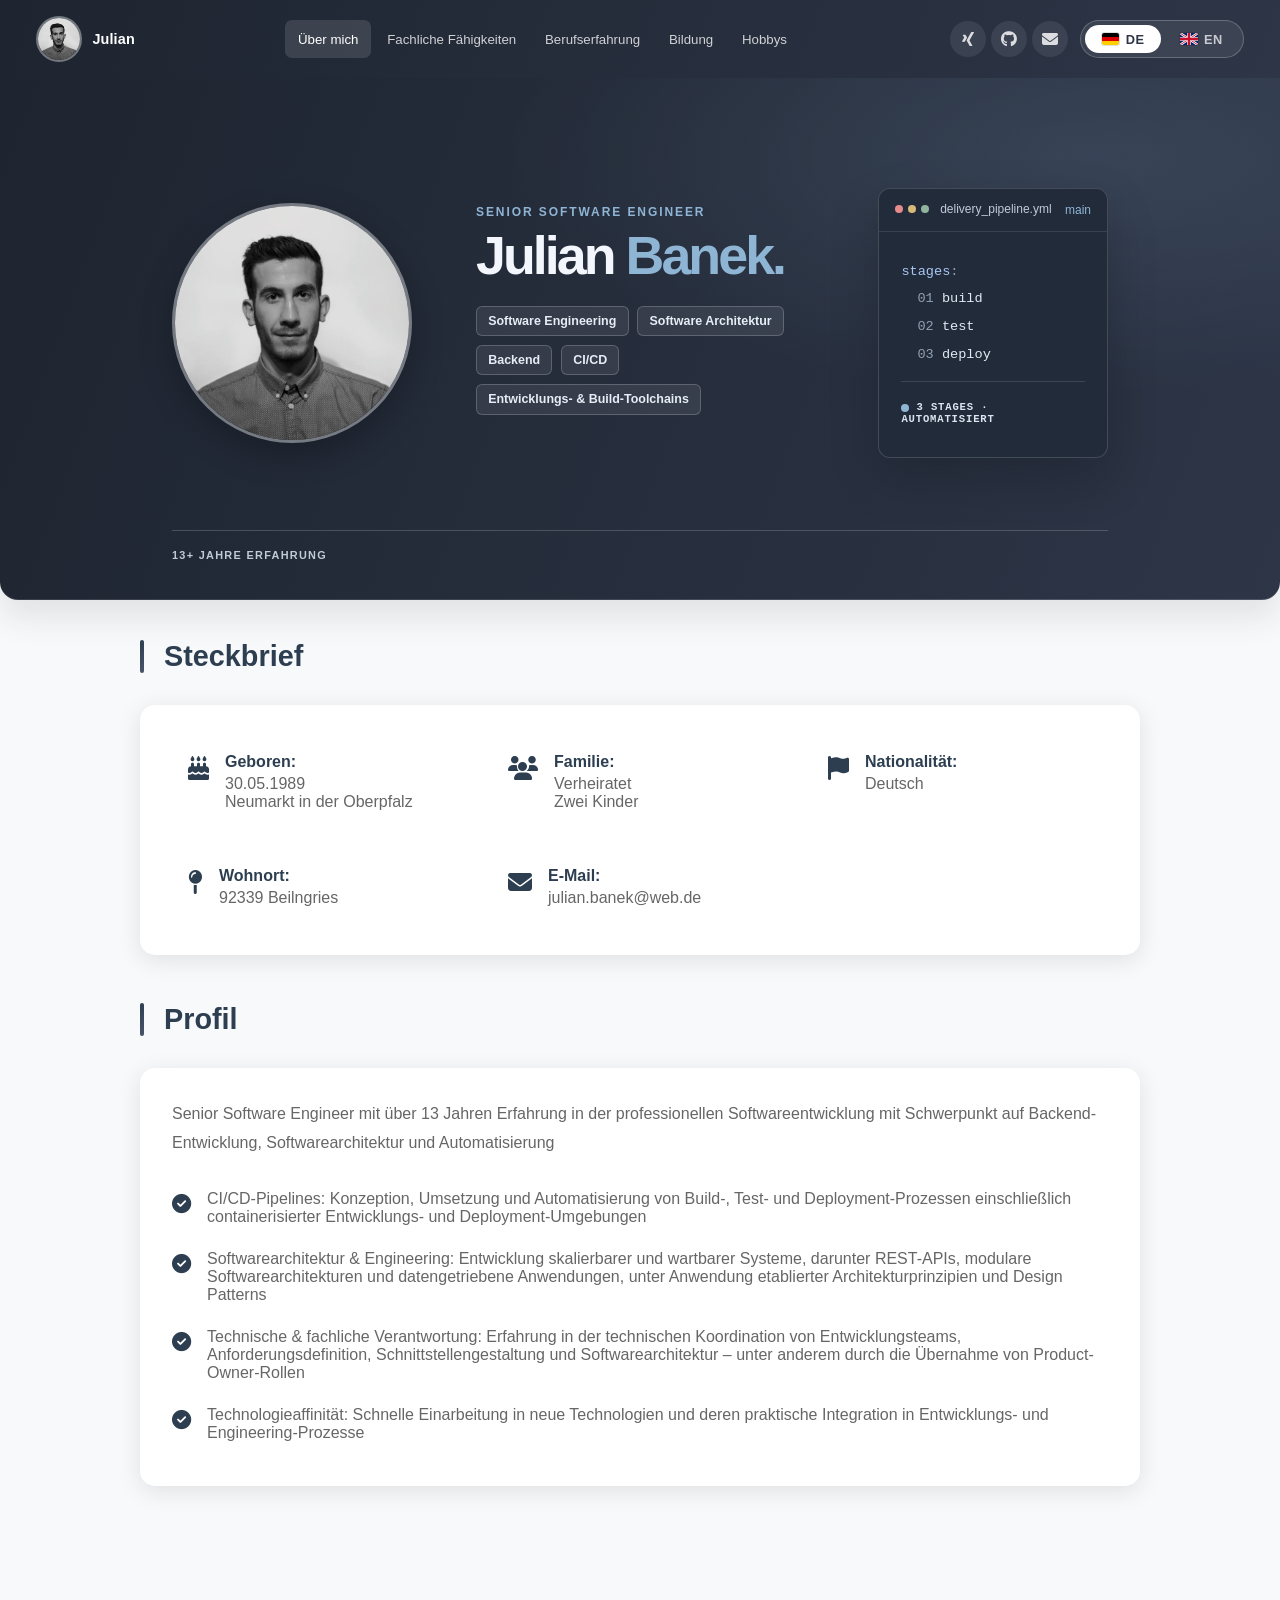
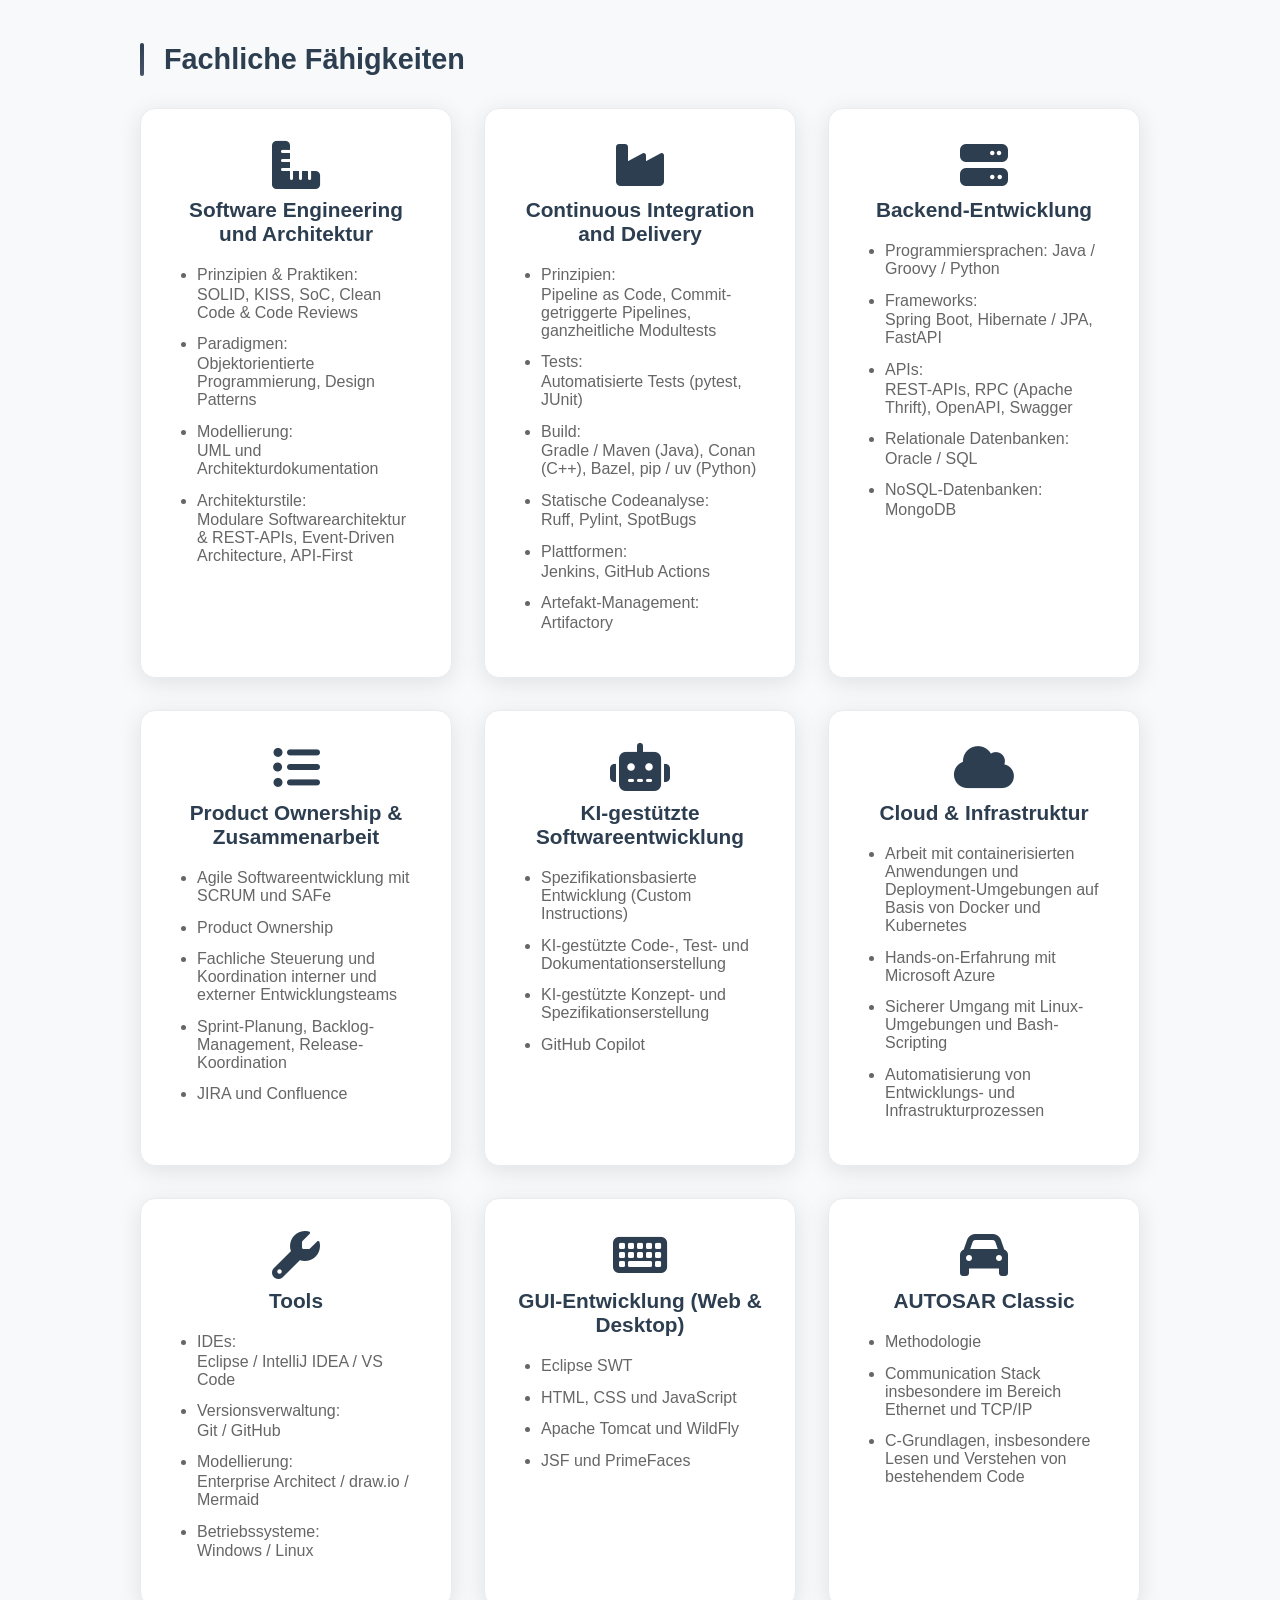
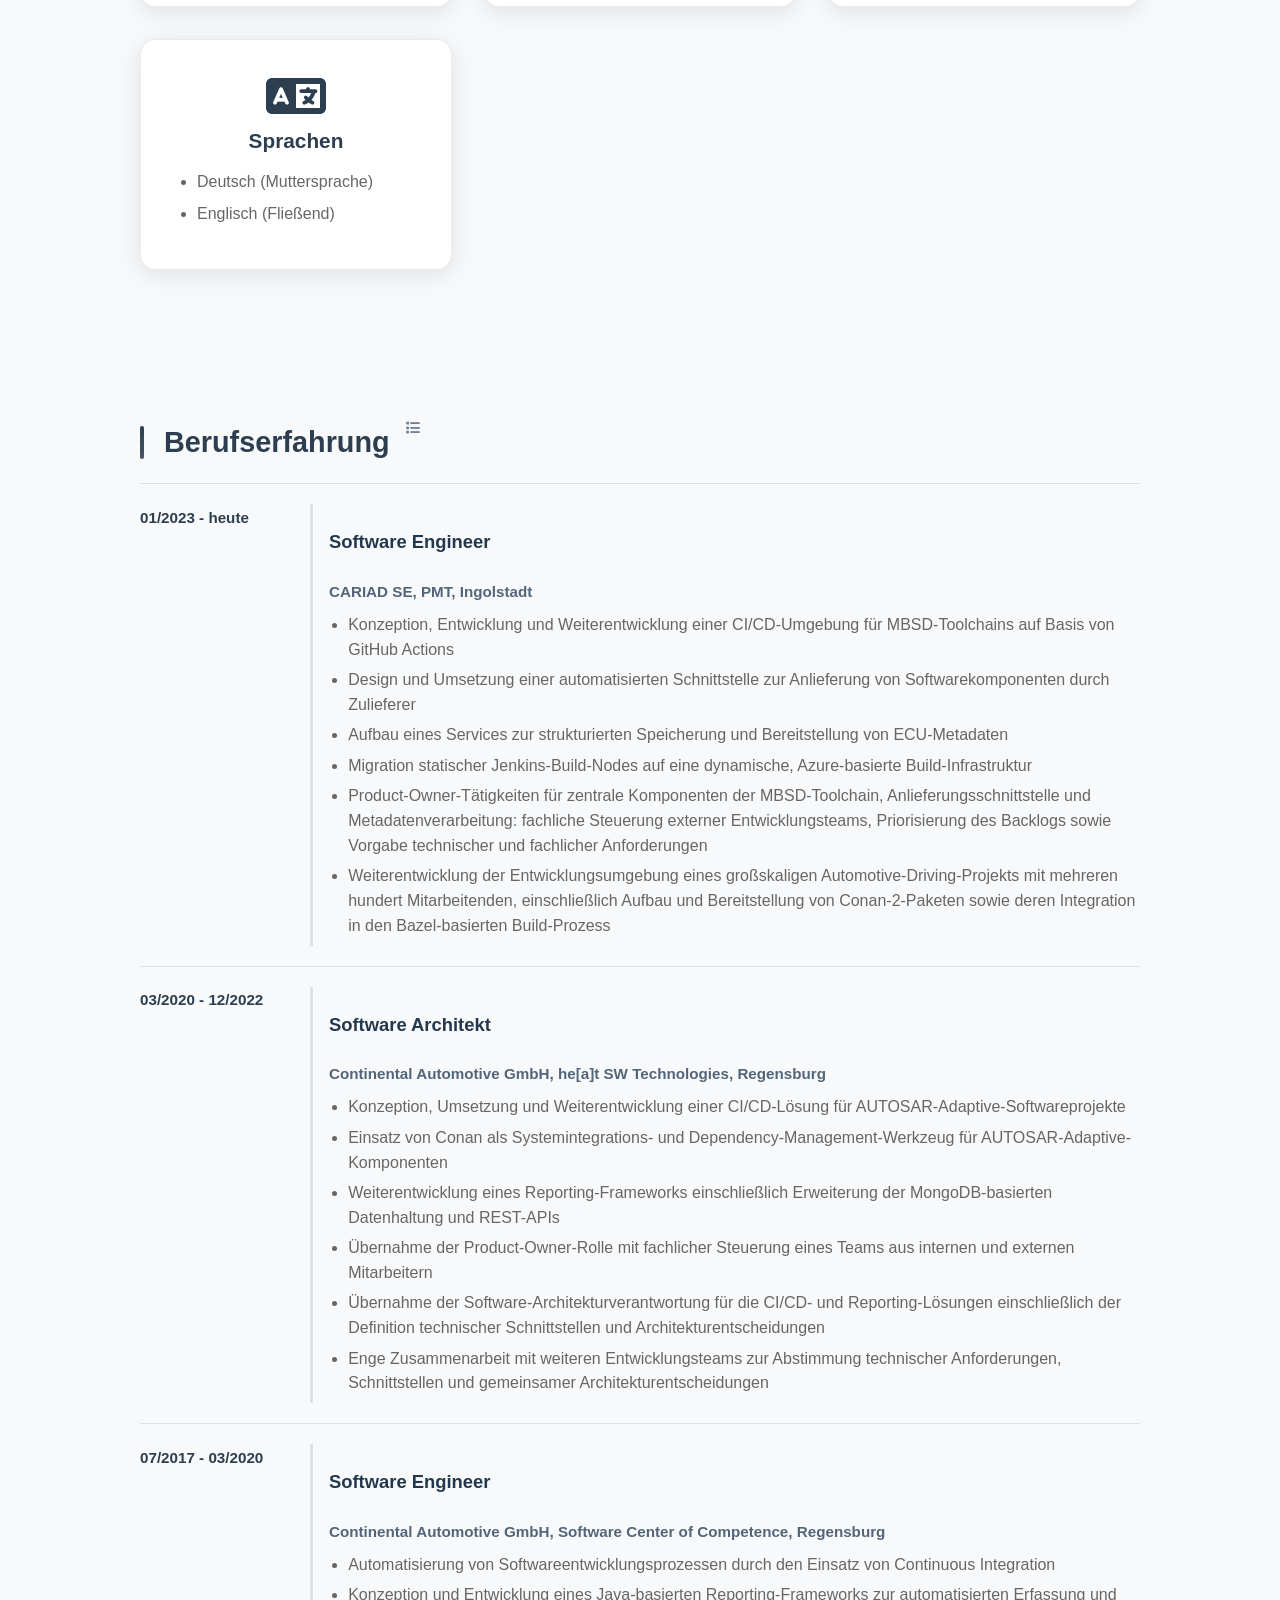
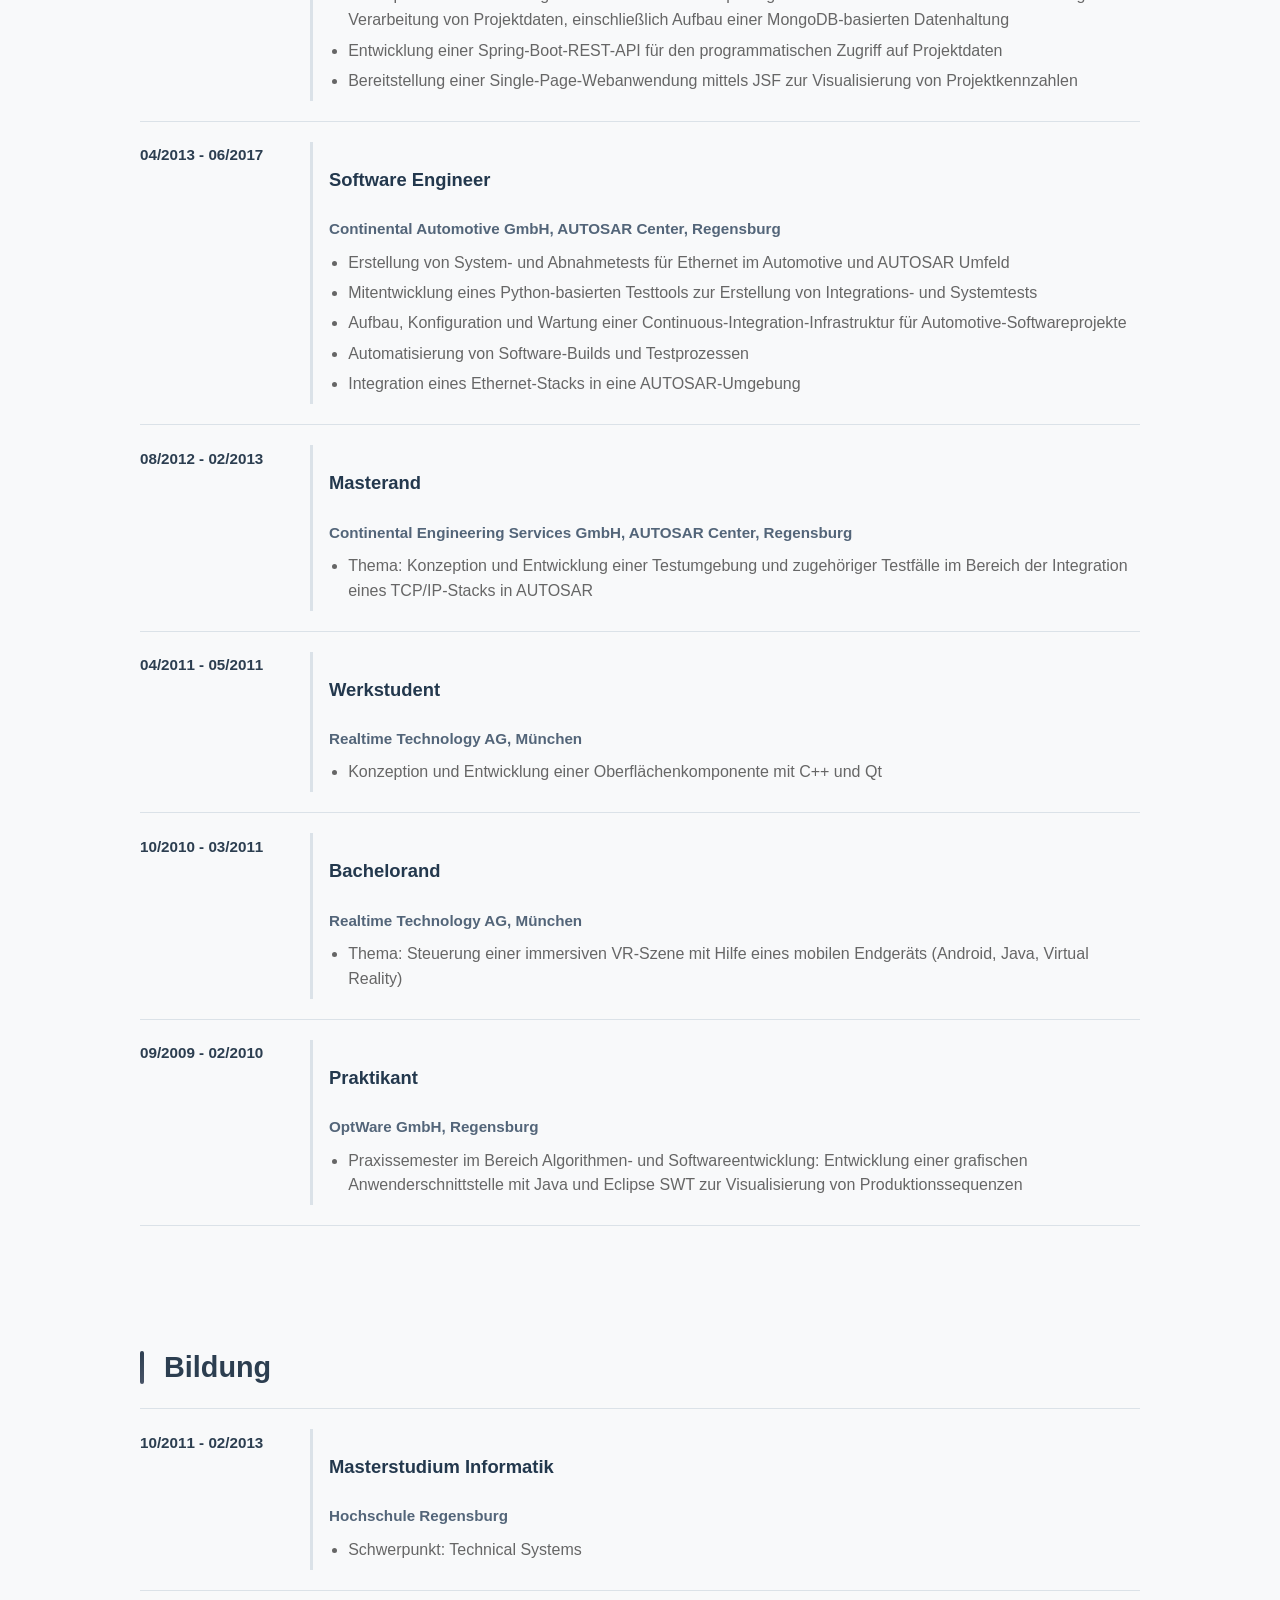
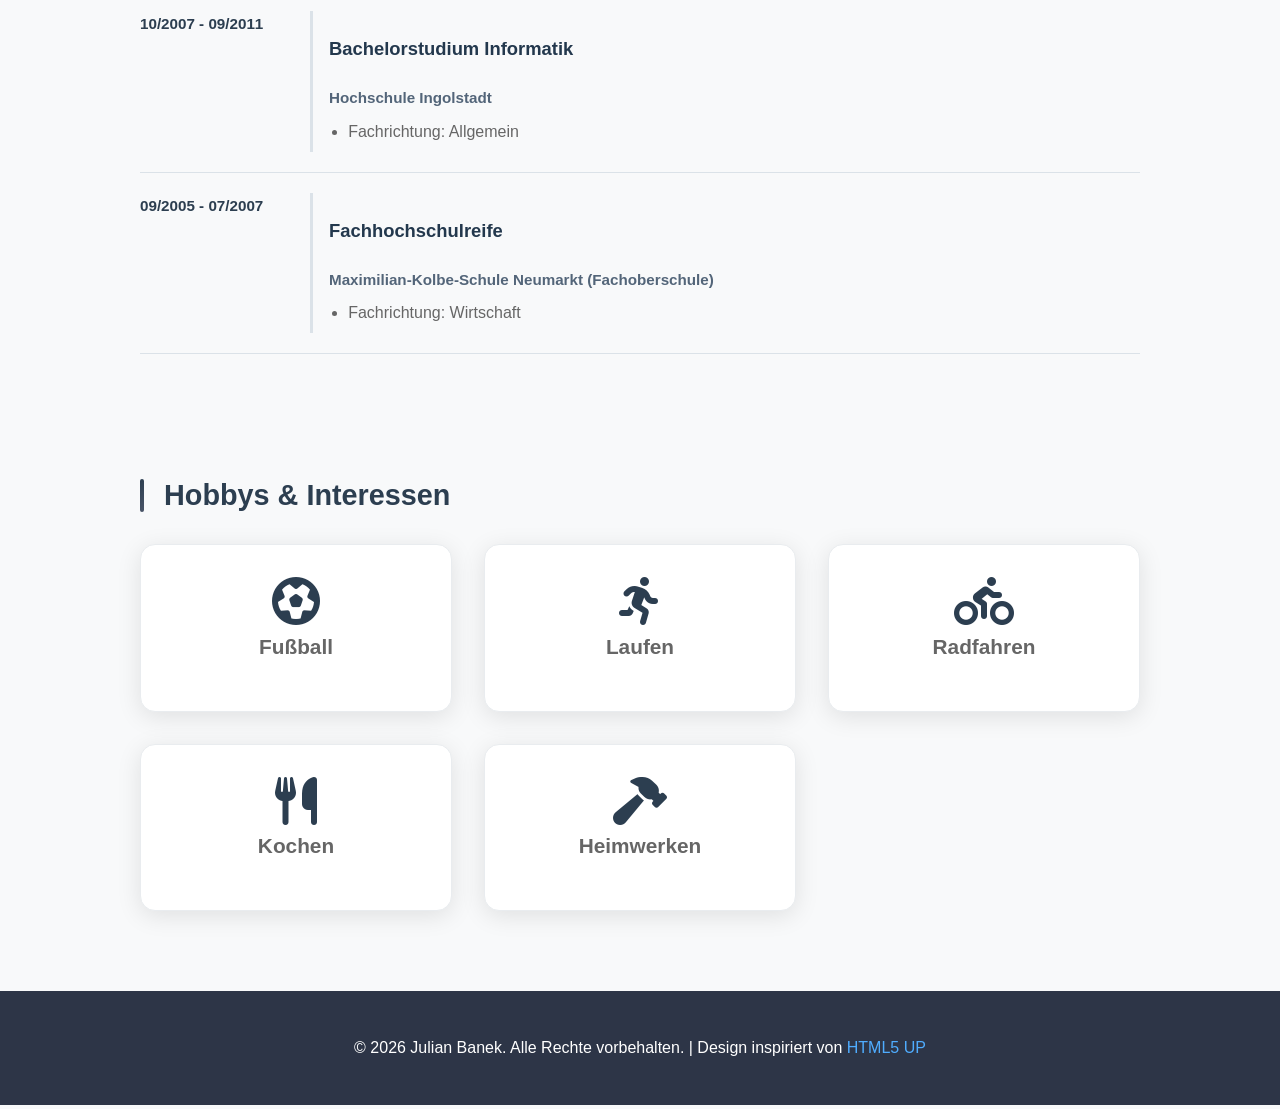
==== commit f6aee988: "Print link in print version" ====
--- a/index.html
+++ b/index.html
@@ -24,15 +24,20 @@
 					<span class="avatar"><img src="images/avatar.jpg" alt="" aria-hidden="true" /></span>
 					<span class="site-brand__name" aria-hidden="true">Julian</span>
 				</a>
-				<nav class="site-nav" aria-label="Hauptnavigation">
-					<ul>
-						<li><a href="#about" class="active" data-i18n="nav.about">Über mich</a></li>
-						<li><a href="#skills" data-i18n="nav.skills">Fachliche Fähigkeiten</a></li>
-						<li><a href="#experience" data-i18n="nav.experience">Berufserfahrung</a></li>
-						<li><a href="#education" data-i18n="nav.education">Bildung</a></li>
-						<li><a href="#hobbies" data-i18n="nav.hobbies">Hobbys</a></li>
-					</ul>
-				</nav>
+				<div class="site-nav-wrap">
+					<button class="site-nav-toggle" type="button" aria-label="Menü öffnen" aria-expanded="false" aria-controls="site-nav-menu">
+						<i class="fas fa-bars" aria-hidden="true"></i>
+					</button>
+					<nav class="site-nav" id="site-nav-menu" aria-label="Hauptnavigation">
+						<ul>
+							<li><a href="#about" class="active" data-i18n="nav.about">Über mich</a></li>
+							<li><a href="#skills" data-i18n="nav.skills">Fachliche Fähigkeiten</a></li>
+							<li><a href="#experience" data-i18n="nav.experience">Berufserfahrung</a></li>
+							<li><a href="#education" data-i18n="nav.education">Bildung</a></li>
+							<li><a href="#hobbies" data-i18n="nav.hobbies">Hobbys</a></li>
+						</ul>
+					</nav>
+				</div>
 				<div class="site-header__actions">
 					<div class="social-icons">
 						<a href="https://www.xing.com/profile/Julian_Banek/" aria-label="Xing Profil"><i class="fab fa-xing"></i></a>
@@ -58,6 +63,7 @@
 							<div class="hero__intro">
 								<p class="hero__eyebrow">SENIOR SOFTWARE ENGINEER</p>
 								<h2 class="hero__title">Julian <span>Banek.</span></h2>
+								<p class="hero__online-link"><i class="fas fa-globe" aria-hidden="true"></i> Online-Lebenslauf: <a href="https://juba895.github.io/curriculum_vitae/">juba895.github.io/curriculum_vitae</a></p>
 								<ul class="hero__tags" aria-label="Schwerpunkte">
 									<li>Software Engineering</li>
 									<li>Software Architektur</li>
--- a/assets/css/cv.css
+++ b/assets/css/cv.css
@@ -71,7 +71,9 @@
 		will-change: opacity;
 	}
 
+	.site-nav-wrap { min-width: 0; }
 	.site-nav { min-width: 0; }
+	.site-nav-toggle { display: none; }
 
 	.site-nav ul {
 		display: flex;
@@ -641,7 +643,7 @@
 		gap: 0.5rem 1rem;
 		padding: 0.65rem 1.5rem 0;
 	}
-	.site-nav {
+	.site-nav-wrap {
 		grid-column: 1 / -1;
 		grid-row: 2;
 		width: 100%;
@@ -707,8 +709,117 @@
 	.section { scroll-margin-top: 132px; }
 }
 
-@media (max-width: 700px) {
+
+@media screen and (max-width: 600px) {
+	.site-nav-wrap { position: static; }
+	.site-nav-toggle {
+		position: fixed;
+		top: max(0.65rem, env(safe-area-inset-top));
+		right: max(0.75rem, env(safe-area-inset-right));
+		z-index: 1003;
+		display: grid;
+		place-items: center;
+		width: 2.75rem;
+		height: 2.75rem;
+		padding: 0;
+		border: 0;
+		border-radius: 50%;
+		background: #2d3547;
+		color: #fff;
+		font: inherit;
+		font-size: 1.1rem;
+		cursor: pointer;
+		box-shadow: 0 4px 14px rgba(0,0,0,0.18);
+		transition: right 0.35s ease, background 0.2s ease, transform 0.2s ease;
+	}
+	.site-nav-toggle i { line-height: 1; }
+	.site-nav-toggle:hover,
+	.site-nav-toggle[aria-expanded="true"] { background: #8fb5d5; color: #1e2530; }
+	.site-nav-toggle:focus-visible {
+		outline: 2px solid #8fb5d5;
+		outline-offset: 3px;
+	}
+	.site-nav {
+		position: fixed;
+		inset: 0 auto 0 0;
+		z-index: 1002;
+		display: flex;
+		align-items: center;
+		box-sizing: border-box;
+		width: min(18rem, 78vw);
+		height: 100vh;
+		height: 100dvh;
+		overflow-y: auto;
+		padding: max(4.5rem, env(safe-area-inset-top)) 0.9rem max(5rem, calc(4rem + env(safe-area-inset-bottom)));
+		background: #1e2530;
+		box-shadow: 12px 0 36px rgba(0,0,0,0.22);
+		transform: translateX(-105%);
+		visibility: hidden;
+		transition: transform 0.35s cubic-bezier(0.22, 0.68, 0, 1), visibility 0.35s;
+		will-change: transform;
+	}
+	body.mobile-nav-open { overflow: hidden; }
+	body.mobile-nav-open .site-nav { transform: translateX(0); visibility: visible; }
+	body.mobile-nav-open .site-nav-toggle { right: max(0.75rem, env(safe-area-inset-right)); }
+	.main-content { transition: transform 0.35s cubic-bezier(0.22, 0.68, 0, 1); }
+	body.mobile-nav-open .main-content { transform: translateX(calc(78vw - 2px)); }
+	.site-nav ul {
+		display: grid;
+		grid-template-columns: 1fr;
+		gap: 0.5rem;
+		width: 100%;
+	}
+	.site-nav li { width: 100%; }
+	.site-nav a {
+		display: flex;
+		align-items: center;
+		min-height: 3.25rem;
+		padding: 0.8rem 1rem;
+		border-radius: 999px;
+		color: rgba(255,255,255,0.78);
+		font-size: 0.95rem;
+	}
+	.site-nav a:hover,
+	.site-nav a.active { background: rgba(143,181,213,0.18); color: #fff; }
+	.site-header__actions {
+		position: fixed;
+		left: 0;
+		bottom: 0;
+		z-index: 1004;
+		display: flex;
+		box-sizing: border-box;
+		align-items: center;
+		justify-content: space-between;
+		gap: 0.5rem;
+		width: min(18rem, 78vw);
+		padding: 0.75rem 0.9rem max(1rem, env(safe-area-inset-bottom));
+		border-top: 1px solid rgba(255,255,255,0.14);
+		background: #1e2530;
+		transform: translateX(-105%);
+		visibility: hidden;
+		pointer-events: none;
+		transition: transform 0.35s cubic-bezier(0.22, 0.68, 0, 1), visibility 0.35s;
+	}
+	body.mobile-nav-open .site-header__actions {
+		transform: translateX(0);
+		visibility: visible;
+		pointer-events: auto;
+	}
+}
+
+@media screen and (min-width: 370px) and (max-width: 600px) {
+	body.mobile-nav-open .main-content { transform: translateX(calc(18rem - 2px)); }
+}
+
+@media screen and (max-width: 700px) {
 	.info-list { grid-template-columns: 1fr; }
 }
 
+@media screen and (max-width: 600px) and (prefers-reduced-motion: reduce) {
+	.site-nav,
+	.site-header__actions,
+	.site-nav-toggle,
+	.main-content { transition: none !important; }
+}
+
 /* End of base CV styles. */
--- a/assets/css/cv-hero.css
+++ b/assets/css/cv-hero.css
@@ -54,7 +54,7 @@
 
 .hero__content {
 	display: grid;
-	grid-template-columns: clamp(150px, 17vw, 190px) minmax(0, 1.2fr) minmax(230px, 0.8fr);
+	grid-template-columns: clamp(190px, 20vw, 240px) minmax(0, 1.2fr) minmax(230px, 0.8fr);
 	align-items: center;
 	gap: clamp(2rem, 5vw, 4rem);
 	padding: clamp(2.5rem, 6vw, 4.5rem) 0;
@@ -63,7 +63,7 @@
 .hero__portrait {
 	display: block;
 	width: 100%;
-	max-width: 190px;
+	max-width: 240px;
 	aspect-ratio: 1;
 	border: 3px solid rgba(255,255,255,0.38);
 	border-radius: 50%;
@@ -107,6 +107,7 @@
 
 .hero__title::after { display: none; }
 .hero__title span { color: var(--hero-accent); }
+.hero__online-link { display: none; }
 
 .hero__description {
 	max-width: 34rem;
@@ -207,7 +208,7 @@
 
 @media (max-width: 1150px) {
 	.hero__content {
-		grid-template-columns: clamp(130px, 17vw, 170px) minmax(0, 1fr);
+		grid-template-columns: clamp(150px, 22vw, 200px) minmax(0, 1fr);
 		gap: 1.5rem;
 	}
 	.hero__portrait { grid-column: 1; grid-row: 1; }
@@ -230,7 +231,11 @@
 	.hero__portrait {
 		grid-column: 1;
 		grid-row: auto;
-		width: clamp(96px, 28vw, 120px);
+		width: 100%;
+		max-width: none;
+		aspect-ratio: 4 / 3;
+		border-radius: 16px;
+		object-position: center 25%;
 	}
 	.hero__intro {
 		grid-column: 1;
--- a/assets/css/cv-print.css
+++ b/assets/css/cv-print.css
@@ -64,7 +64,7 @@
 		margin-top: 0.15rem !important;
 	}
 	.hero {
-		margin-bottom: 0.45rem !important;
+		margin-bottom: 1.2rem !important;
 		left: auto !important;
 		width: auto !important;
 		margin-left: 0 !important;
@@ -76,6 +76,9 @@
 		color: #f3f6fc !important;
 		page-break-inside: avoid;
 	}
+	/* The screen layout places the full-width hero outside .container.
+	   Keep the original print inset that came from the container padding. */
+	#about > .hero { margin-right: 0.5rem !important; margin-left: 0.5rem !important; }
 	.hero__top,
 	.hero-terminal,
 	.hero__footer,
@@ -100,6 +103,20 @@
 	.hero__title::after { display: none !important; }
 	.hero__title span { color: #8fb5d5 !important; }
 	.hero__eyebrow { color: #8fb5d5 !important; font-size: 7px !important; }
+	.hero__online-link {
+		display: flex !important;
+		position: absolute;
+		bottom: 0.45rem;
+		right: 0.65rem;
+		align-items: center;
+		gap: 0.3rem;
+		margin: 0 !important;
+		color: #d1d9e4;
+		font-size: 8px;
+		line-height: 1.2;
+		white-space: nowrap;
+	}
+	.hero__online-link a { color: #d1d9e4; text-decoration: underline; }
 	.hero__description { color: #d1d9e4 !important; font-size: 9px !important; line-height: 1.25 !important; }
 	.hero__tags { margin: 0.35rem 0 !important; }
 	.hero__tags li { border-color: #dbe2e8 !important; color: #2c3e50 !important; }
